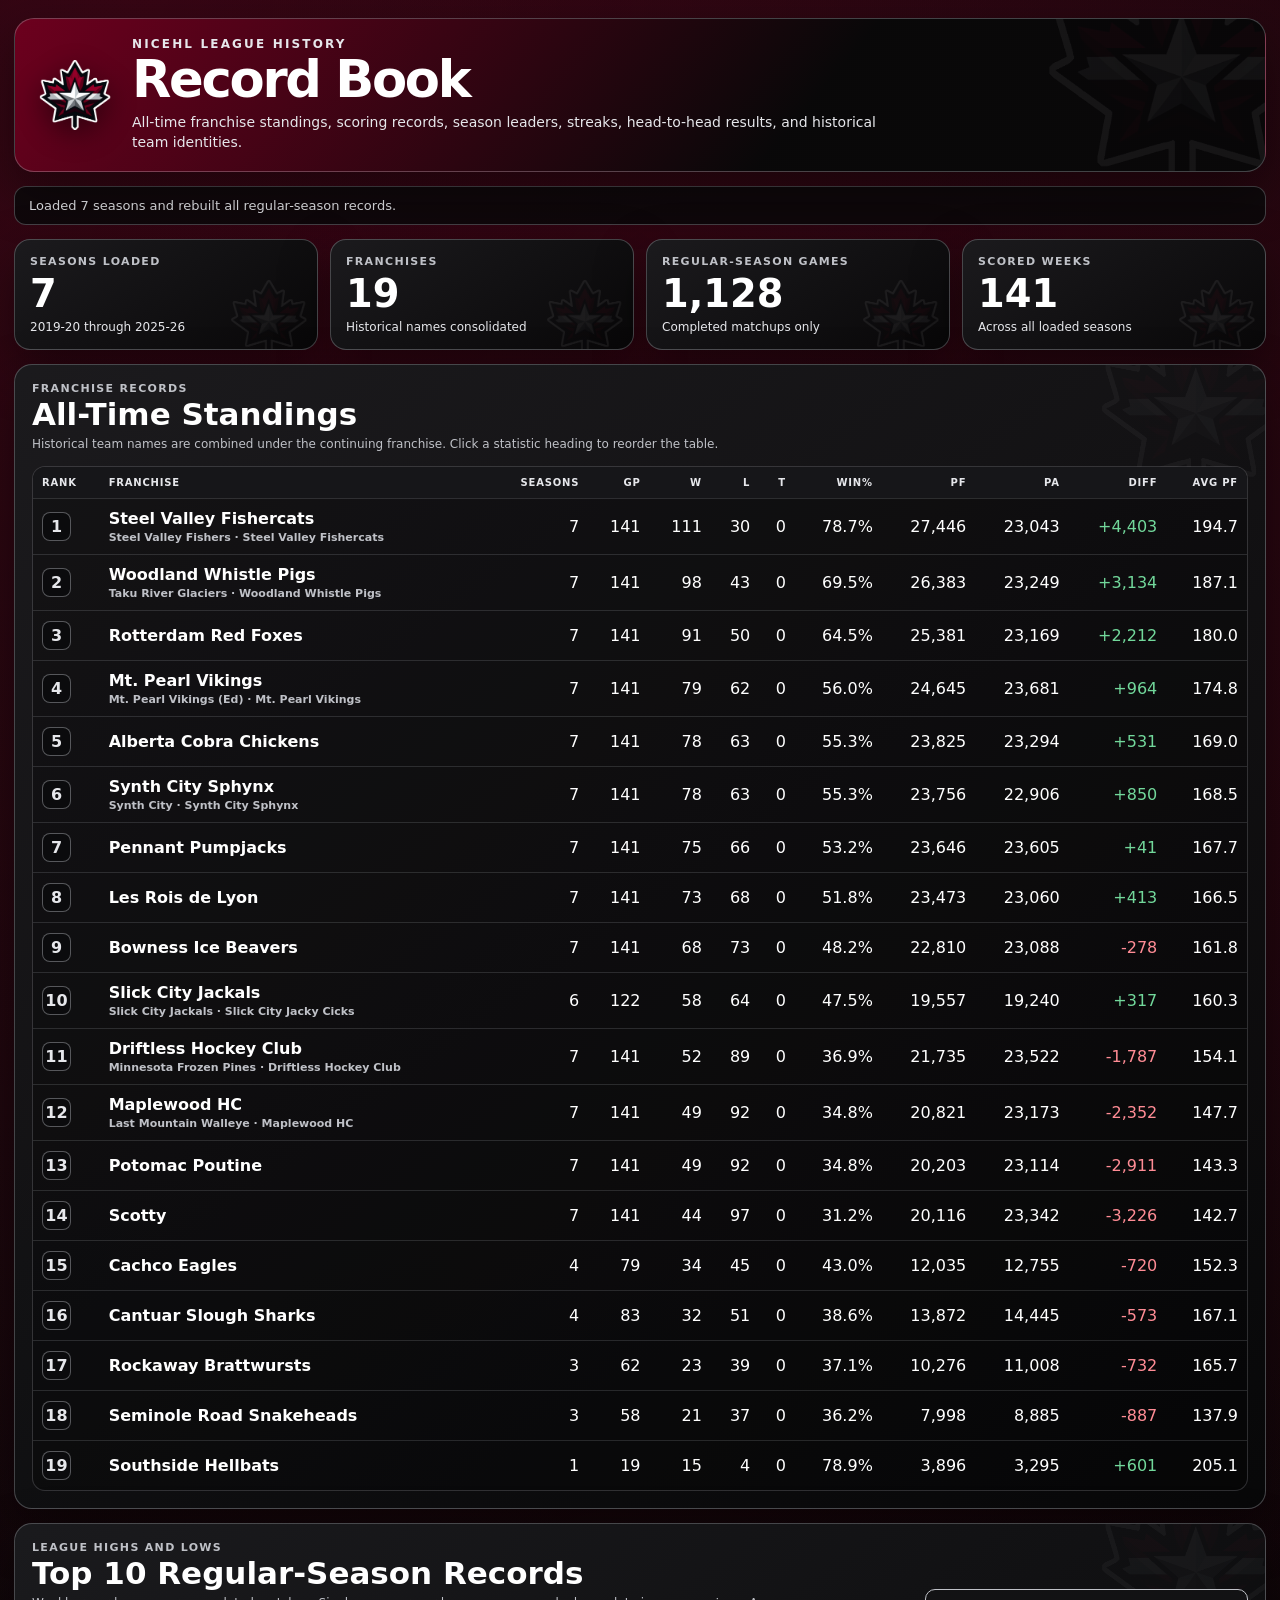
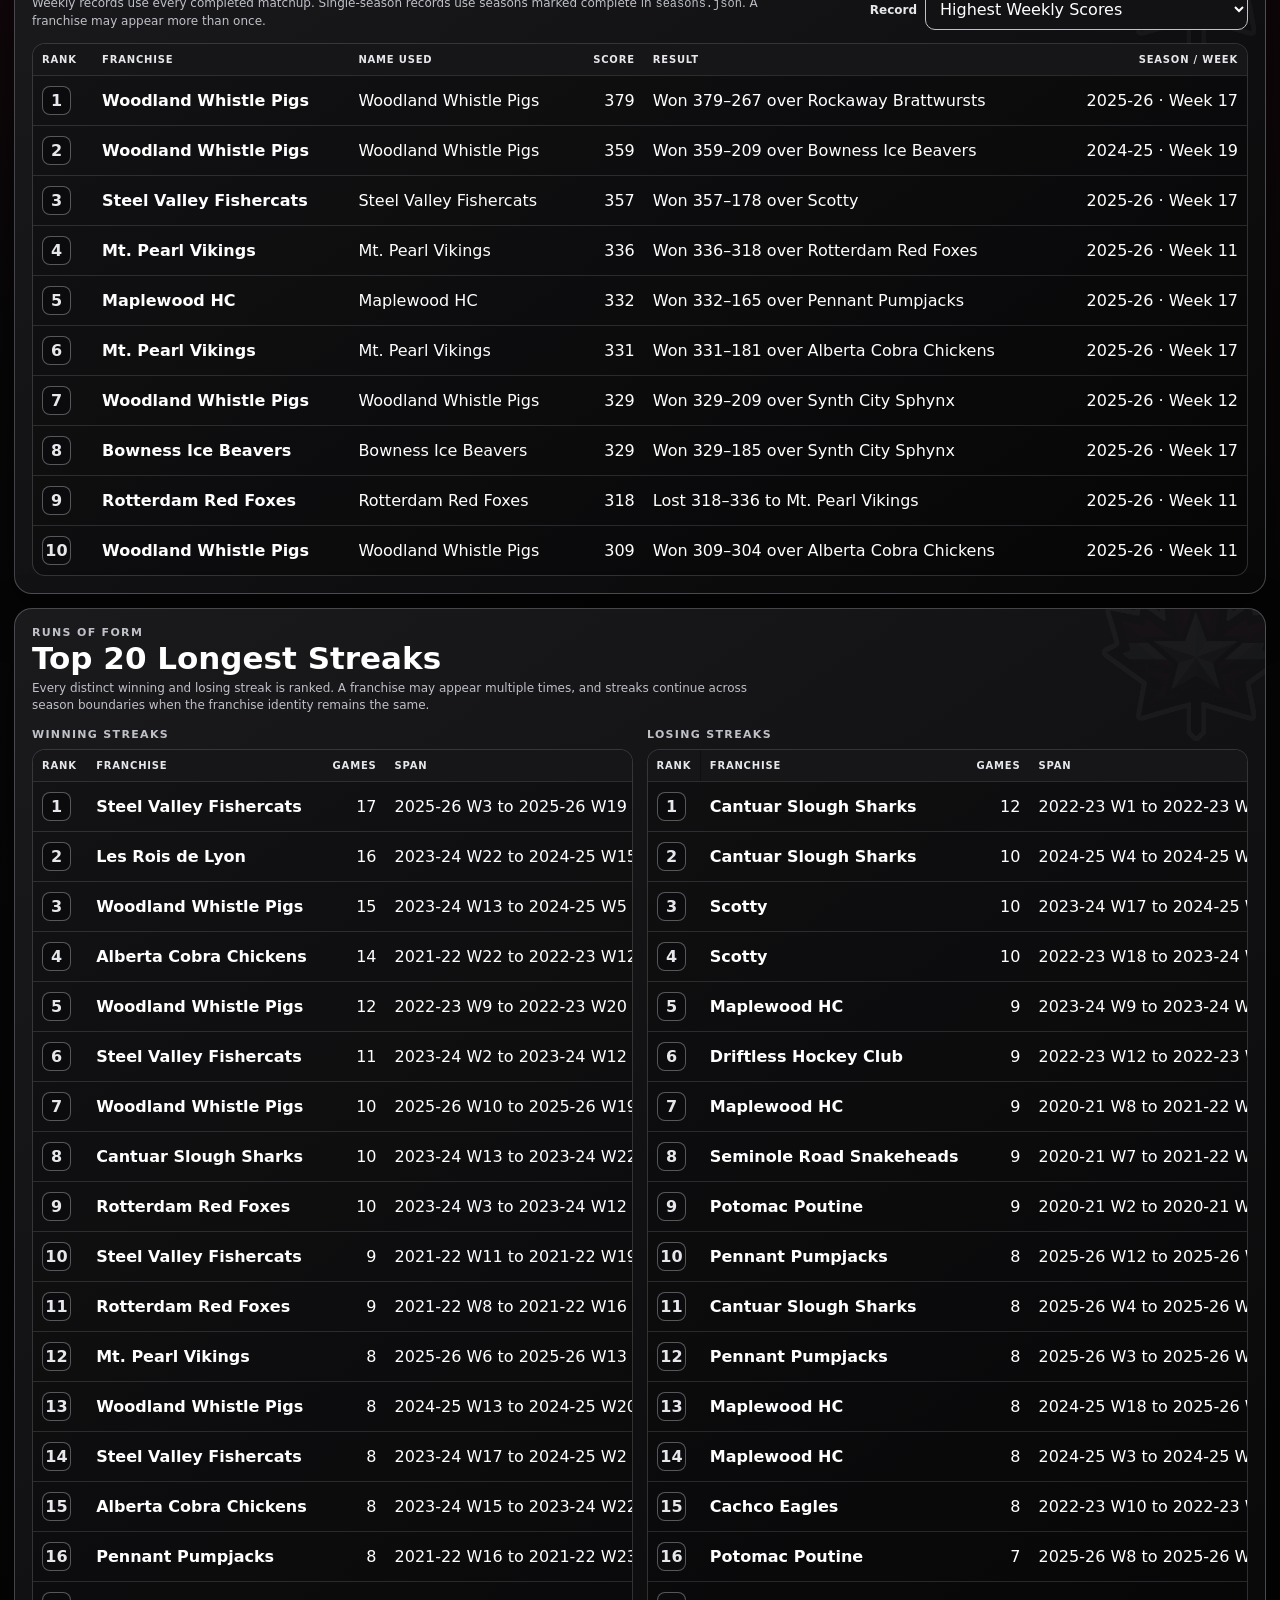
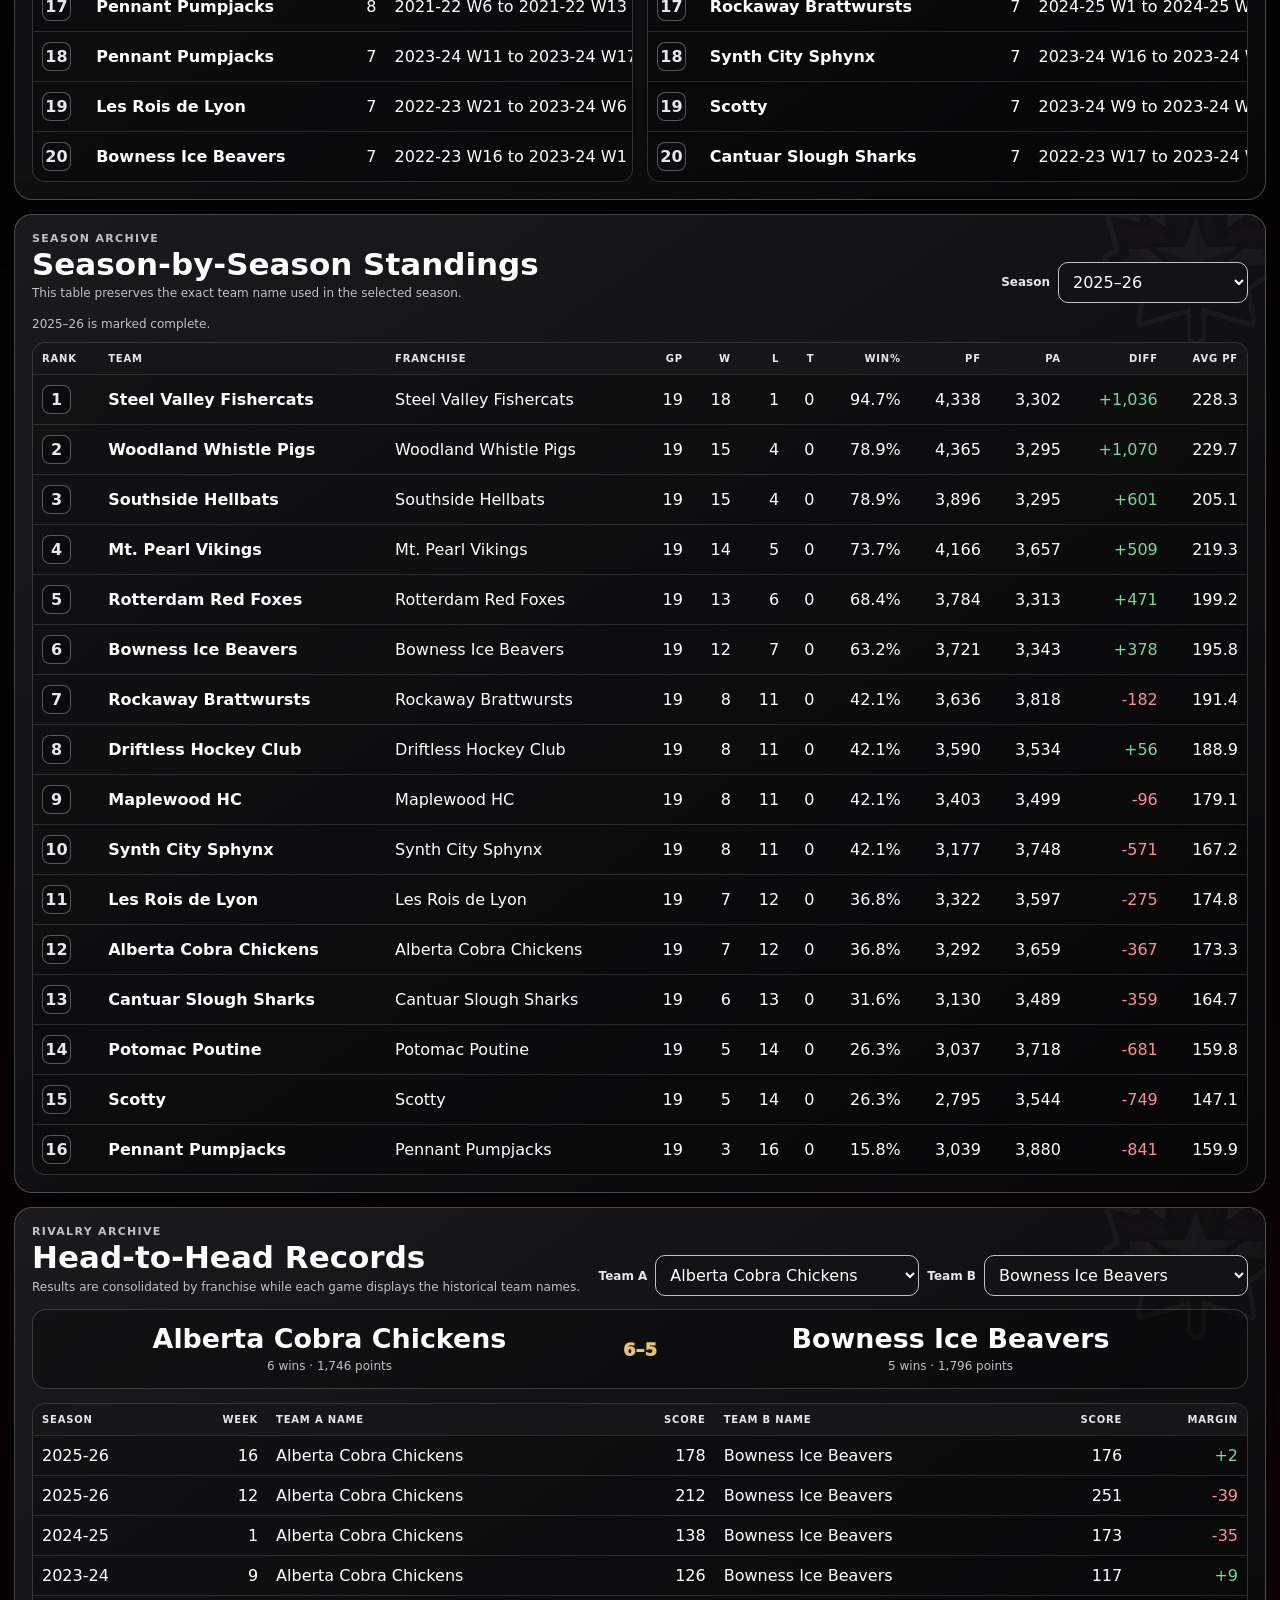
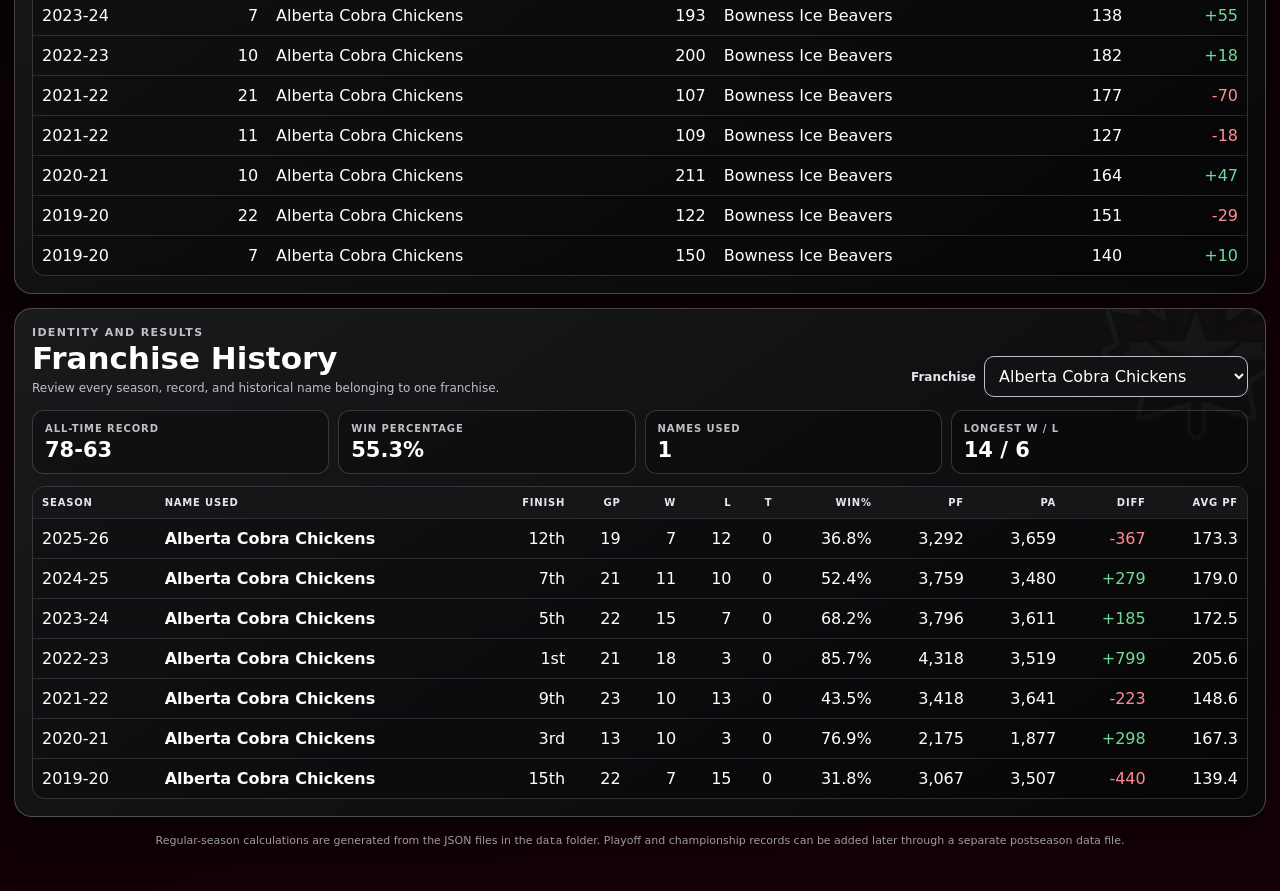
==== index.html @ 85bf6509 "Update index.html" ====
<!DOCTYPE html>
<html lang="en">
<head>
  <meta charset="UTF-8" />
  <meta name="viewport" content="width=device-width, initial-scale=1.0" />
  <title>NiceHL Record Book</title>
  <meta
    name="description"
    content="NiceHL all-time franchise standings, league records, head-to-head history, streaks, and season records."
  />
  <style>
    :root {
      --burgundy: #6f001f;
      --burgundy-dark: #31000e;
      --black: #050505;
      --black-soft: #121214;
      --black-card: #19191c;
      --silver: #bfc1c7;
      --silver-light: #e6e7eb;
      --white: #ffffff;
      --green: #72d89b;
      --red: #ff8c95;
      --gold: #e8c36d;
      --line: rgba(191, 193, 199, 0.32);
      --shadow: 0 20px 52px rgba(0, 0, 0, 0.42);
      --league-logo-image: url("[data-uri]");
    }

    * { box-sizing: border-box; }

    html { scroll-behavior: smooth; }

    body {
      margin: 0;
      min-height: 100vh;
      color: var(--white);
      background:
        radial-gradient(circle at 10% 0%, rgba(111, 0, 31, 0.42), transparent 34%),
        radial-gradient(circle at 90% 12%, rgba(111, 0, 31, 0.20), transparent 31%),
        linear-gradient(155deg, #0a0a0b 0%, #030303 62%, #160006 100%);
      font-family:
        Inter, ui-sans-serif, system-ui, -apple-system, BlinkMacSystemFont,
        "Segoe UI", sans-serif;
    }

    button, select { font: inherit; }

    .app {
      width: min(1500px, calc(100% - 28px));
      margin: 18px auto 42px;
    }

    .site-header {
      position: relative;
      overflow: hidden;
      display: flex;
      align-items: center;
      justify-content: space-between;
      gap: 24px;
      padding: 18px 20px;
      border: 1px solid var(--line);
      border-radius: 20px;
      background:
        linear-gradient(130deg, rgba(111, 0, 31, 0.96), rgba(8, 8, 9, 0.97) 63%);
      box-shadow: var(--shadow);
    }

    .site-header::after,
    .panel::after,
    .record-card::after,
    .summary-card::after {
      content: "";
      position: absolute;
      pointer-events: none;
      background: var(--league-logo-image) center / contain no-repeat;
    }

    .site-header::after {
      width: 310px;
      height: 310px;
      right: -76px;
      top: -112px;
      opacity: 0.055;
    }

    .brand {
      position: relative;
      z-index: 1;
      display: flex;
      align-items: center;
      min-width: 0;
      gap: 15px;
    }

    .league-logo {
      width: 82px;
      height: 82px;
      object-fit: contain;
      flex: 0 0 auto;
      filter: drop-shadow(0 8px 14px rgba(0, 0, 0, 0.48));
    }

    .eyebrow {
      margin: 0 0 3px;
      color: var(--silver-light);
      font-size: 12px;
      font-weight: 900;
      letter-spacing: 0.18em;
      text-transform: uppercase;
    }

    h1 {
      margin: 0;
      font-size: clamp(29px, 4vw, 54px);
      line-height: 0.98;
      letter-spacing: -0.045em;
    }

    .subtitle {
      margin: 8px 0 0;
      max-width: 760px;
      color: var(--silver-light);
      font-size: 14px;
      line-height: 1.45;
    }

    .site-nav {
      position: relative;
      z-index: 1;
      display: flex;
      flex-wrap: wrap;
      justify-content: flex-end;
      gap: 8px;
    }

    .nav-link,
    .button {
      display: inline-flex;
      align-items: center;
      justify-content: center;
      min-height: 40px;
      padding: 9px 13px;
      border: 1px solid var(--silver);
      border-radius: 11px;
      color: var(--white);
      background: var(--black-soft);
      font-weight: 850;
      text-decoration: none;
      cursor: pointer;
    }

    .nav-link.active,
    .button.primary {
      background: var(--burgundy);
    }

    .status {
      margin: 14px 0 0;
      padding: 11px 14px;
      border: 1px solid var(--line);
      border-radius: 12px;
      color: var(--silver-light);
      background: rgba(10, 10, 11, 0.84);
      font-size: 13px;
    }

    .status.error {
      border-color: rgba(255, 140, 149, 0.55);
      color: #ffd3d6;
      background: rgba(92, 0, 13, 0.45);
    }

    .summary-grid {
      display: grid;
      grid-template-columns: repeat(4, minmax(0, 1fr));
      gap: 12px;
      margin-top: 14px;
    }

    .summary-card,
    .record-card,
    .panel {
      position: relative;
      isolation: isolate;
      overflow: hidden;
      border: 1px solid var(--line);
      background:
        linear-gradient(145deg, rgba(27, 27, 30, 0.97), rgba(8, 8, 9, 0.97));
      box-shadow: var(--shadow);
    }

    .summary-card {
      min-height: 111px;
      padding: 15px;
      border-radius: 16px;
    }

    .summary-card::after {
      width: 88px;
      height: 88px;
      right: 3px;
      bottom: -12px;
      opacity: 0.065;
      z-index: 0;
    }

    .summary-card > *,
    .record-card > *,
    .panel > * {
      position: relative;
      z-index: 1;
    }

    .summary-card span,
    .record-label,
    .section-kicker {
      display: block;
      color: var(--silver);
      font-size: 11px;
      font-weight: 900;
      letter-spacing: 0.12em;
      text-transform: uppercase;
    }

    .summary-card strong {
      display: block;
      margin-top: 7px;
      font-size: clamp(28px, 3vw, 41px);
      line-height: 1;
    }

    .summary-card small {
      display: block;
      margin-top: 7px;
      color: var(--silver-light);
      font-size: 12px;
    }

    .panel {
      margin-top: 14px;
      padding: 17px;
      border-radius: 18px;
    }

    .panel::after {
      width: 220px;
      height: 220px;
      right: -44px;
      top: -72px;
      opacity: 0.035;
      z-index: 0;
    }

    .panel-header {
      display: flex;
      align-items: flex-end;
      justify-content: space-between;
      gap: 14px;
      margin-bottom: 13px;
    }

    .panel-header h2 {
      margin: 3px 0 0;
      font-size: clamp(21px, 2.5vw, 31px);
      line-height: 1.05;
    }

    .panel-note {
      margin: 5px 0 0;
      max-width: 740px;
      color: var(--silver);
      font-size: 12px;
      line-height: 1.45;
    }

    .control-group {
      display: flex;
      align-items: center;
      flex-wrap: wrap;
      justify-content: flex-end;
      gap: 8px;
    }

    label {
      color: var(--silver-light);
      font-size: 12px;
      font-weight: 800;
    }

    select {
      min-width: 190px;
      padding: 9px 10px;
      border: 1px solid var(--silver);
      border-radius: 10px;
      color: var(--white);
      background: var(--black-soft);
      outline: none;
    }

    select:focus {
      border-color: var(--white);
      box-shadow: 0 0 0 2px rgba(191, 193, 199, 0.2);
    }

    .table-wrap {
      overflow-x: auto;
      border: 1px solid rgba(191, 193, 199, 0.22);
      border-radius: 13px;
      background: rgba(0, 0, 0, 0.24);
    }

    table {
      width: 100%;
      min-width: 900px;
      border-collapse: collapse;
      font-variant-numeric: tabular-nums;
    }

    th, td {
      padding: 10px 9px;
      border-bottom: 1px solid rgba(191, 193, 199, 0.17);
      text-align: right;
      white-space: nowrap;
    }

    th {
      position: sticky;
      top: 0;
      z-index: 2;
      color: var(--silver-light);
      background: #161619;
      font-size: 10px;
      font-weight: 900;
      letter-spacing: 0.08em;
      text-transform: uppercase;
    }

    th:first-child,
    td:first-child,
    th.team-column,
    td.team-column {
      text-align: left;
    }

    tbody tr:hover { background: rgba(111, 0, 31, 0.19); }
    tbody tr:last-child td { border-bottom: 0; }

    .sortable {
      border: 0;
      padding: 0;
      color: inherit;
      background: transparent;
      font: inherit;
      font-weight: inherit;
      letter-spacing: inherit;
      text-transform: inherit;
      cursor: pointer;
    }

    .rank-number {
      display: inline-grid;
      width: 29px;
      height: 29px;
      place-items: center;
      border: 1px solid rgba(191, 193, 199, 0.42);
      border-radius: 8px;
      color: var(--silver-light);
      background: #0b0b0d;
      font-weight: 900;
    }

    .team-name {
      font-weight: 900;
      color: var(--white);
    }

    .historical-name {
      display: block;
      margin-top: 3px;
      color: var(--silver);
      font-size: 11px;
      font-weight: 600;
    }

    .positive { color: var(--green); }
    .negative { color: var(--red); }
    .neutral { color: var(--silver-light); }

    .records-grid {
      display: grid;
      grid-template-columns: repeat(3, minmax(0, 1fr));
      gap: 10px;
    }

    .record-card {
      min-height: 154px;
      padding: 14px;
      border-radius: 15px;
    }

    .record-card::after {
      width: 104px;
      height: 104px;
      right: -7px;
      bottom: -15px;
      opacity: 0.06;
      z-index: 0;
    }

    .record-value {
      display: block;
      margin-top: 9px;
      max-width: calc(100% - 40px);
      font-size: clamp(23px, 2.8vw, 35px);
      font-weight: 950;
      line-height: 1;
      letter-spacing: -0.03em;
    }

    .record-holder {
      display: block;
      margin-top: 8px;
      color: var(--white);
      font-weight: 850;
      line-height: 1.2;
    }

    .record-detail {
      display: block;
      margin-top: 5px;
      color: var(--silver);
      font-size: 12px;
      line-height: 1.35;
    }

    .two-column {
      display: grid;
      grid-template-columns: repeat(2, minmax(0, 1fr));
      gap: 14px;
    }

    .versus-summary {
      display: grid;
      grid-template-columns: 1fr auto 1fr;
      align-items: center;
      gap: 12px;
      margin: 8px 0 14px;
      padding: 15px;
      border: 1px solid rgba(191, 193, 199, 0.23);
      border-radius: 14px;
      background: rgba(0, 0, 0, 0.27);
    }

    .versus-team {
      min-width: 0;
      text-align: center;
    }

    .versus-team strong {
      display: block;
      font-size: clamp(18px, 2.1vw, 28px);
      line-height: 1.05;
    }

    .versus-team span {
      display: block;
      margin-top: 6px;
      color: var(--silver);
      font-size: 12px;
    }

    .versus-mark {
      color: var(--gold);
      font-size: 18px;
      font-weight: 950;
    }

    .history-summary {
      display: grid;
      grid-template-columns: repeat(4, minmax(0, 1fr));
      gap: 9px;
      margin-bottom: 12px;
    }

    .mini-stat {
      padding: 12px;
      border: 1px solid rgba(191, 193, 199, 0.23);
      border-radius: 12px;
      background: rgba(0, 0, 0, 0.27);
    }

    .mini-stat span {
      display: block;
      color: var(--silver);
      font-size: 10px;
      font-weight: 900;
      letter-spacing: 0.09em;
      text-transform: uppercase;
    }

    .mini-stat strong {
      display: block;
      margin-top: 6px;
      font-size: 21px;
      line-height: 1;
    }

    .empty {
      padding: 22px;
      color: var(--silver);
      text-align: center;
    }

    .footer {
      margin-top: 16px;
      color: var(--silver);
      font-size: 11px;
      line-height: 1.5;
      text-align: center;
    }

    @media (max-width: 1000px) {
      .summary-grid { grid-template-columns: repeat(2, minmax(0, 1fr)); }
      .records-grid { grid-template-columns: repeat(2, minmax(0, 1fr)); }
      .two-column { grid-template-columns: 1fr; }
    }

    @media (max-width: 720px) {
      .app { width: min(100% - 16px, 1500px); margin-top: 8px; }
      .site-header {
        align-items: flex-start;
        flex-direction: column;
        padding: 15px;
      }
      .league-logo { width: 66px; height: 66px; }
      .panel { padding: 12px; }
      .panel-header { align-items: flex-start; flex-direction: column; }
      .control-group { width: 100%; justify-content: flex-start; }
      select { width: 100%; min-width: 0; }
      .records-grid,
      .summary-grid,
      .history-summary { grid-template-columns: 1fr; }
      .versus-summary { grid-template-columns: 1fr; }
      .versus-mark { transform: rotate(90deg); }
    }
  </style>
</head>
<body>
  <main class="app">
    <header class="site-header">
      <div class="brand">
        <img class="league-logo" src="[data-uri]" alt="NiceHL logo" />
        <div>
          <p class="eyebrow">NiceHL League History</p>
          <h1>Record Book</h1>
          <p class="subtitle">
            All-time franchise standings, scoring records, season leaders,
            streaks, head-to-head results, and historical team identities.
          </p>
        </div>
      </div>
    </header>

    <div id="status" class="status">Loading season files and rebuilding the NiceHL record book…</div>

    <section class="summary-grid" aria-label="League history summary">
      <article class="summary-card">
        <span>Seasons Loaded</span>
        <strong id="summarySeasons">—</strong>
        <small id="summarySeasonRange">Waiting for data</small>
      </article>
      <article class="summary-card">
        <span>Franchises</span>
        <strong id="summaryFranchises">—</strong>
        <small>Historical names consolidated</small>
      </article>
      <article class="summary-card">
        <span>Regular-Season Games</span>
        <strong id="summaryGames">—</strong>
        <small>Completed matchups only</small>
      </article>
      <article class="summary-card">
        <span>Scored Weeks</span>
        <strong id="summaryWeeks">—</strong>
        <small>Across all loaded seasons</small>
      </article>
    </section>

    <section class="panel">
      <div class="panel-header">
        <div>
          <span class="section-kicker">Franchise Records</span>
          <h2>All-Time Standings</h2>
          <p class="panel-note">
            Historical team names are combined under the continuing franchise.
            Click a statistic heading to reorder the table.
          </p>
        </div>
      </div>
      <div class="table-wrap">
        <table id="allTimeTable">
          <thead>
            <tr>
              <th>Rank</th>
              <th class="team-column">
                <button class="sortable" type="button" data-sort="name">Franchise</button>
              </th>
              <th><button class="sortable" type="button" data-sort="seasons">Seasons</button></th>
              <th><button class="sortable" type="button" data-sort="games">GP</button></th>
              <th><button class="sortable" type="button" data-sort="wins">W</button></th>
              <th><button class="sortable" type="button" data-sort="losses">L</button></th>
              <th><button class="sortable" type="button" data-sort="ties">T</button></th>
              <th><button class="sortable" type="button" data-sort="winPct">Win%</button></th>
              <th><button class="sortable" type="button" data-sort="pointsFor">PF</button></th>
              <th><button class="sortable" type="button" data-sort="pointsAgainst">PA</button></th>
              <th><button class="sortable" type="button" data-sort="differential">Diff</button></th>
              <th><button class="sortable" type="button" data-sort="averageFor">Avg PF</button></th>
            </tr>
          </thead>
          <tbody id="allTimeBody"></tbody>
        </table>
      </div>
    </section>

    <section class="panel">
      <div class="panel-header">
        <div>
          <span class="section-kicker">League Highs and Lows</span>
          <h2>Top 10 Regular-Season Records</h2>
          <p class="panel-note">
            Weekly records use every completed matchup. Single-season records use
            seasons marked complete in <code>seasons.json</code>. A franchise may
            appear more than once.
          </p>
        </div>
        <div class="control-group">
          <label for="recordCategorySelect">Record</label>
          <select id="recordCategorySelect">
            <optgroup label="Weekly Records">
              <option value="highestWeeklyScore">Highest Weekly Scores</option>
              <option value="lowestWeeklyScore">Lowest Weekly Scores</option>
              <option value="biggestWin">Biggest Wins</option>
              <option value="closestWin">Closest Wins</option>
              <option value="mostPointsInLoss">Most Points in a Loss</option>
              <option value="leastPointsInWin">Least Points in a Win</option>
            </optgroup>
            <optgroup label="Single-Season Records">
              <option value="mostSeasonWins">Most Wins in a Season</option>
              <option value="bestSeasonPct">Best Season Win Percentage</option>
              <option value="mostSeasonPoints">Most Points For in a Season</option>
              <option value="bestSeasonAverage">Highest Season Scoring Average</option>
              <option value="bestSeasonDifferential">Best Season Differential</option>
            </optgroup>
          </select>
        </div>
      </div>
      <div class="table-wrap">
        <table id="recordsTable" style="min-width:900px">
          <thead id="recordsHead"></thead>
          <tbody id="recordsBody"></tbody>
        </table>
      </div>
    </section>

    <section class="panel">
      <div class="panel-header">
        <div>
          <span class="section-kicker">Runs of Form</span>
          <h2>Top 20 Longest Streaks</h2>
          <p class="panel-note">
            Every distinct winning and losing streak is ranked. A franchise may
            appear multiple times, and streaks continue across season boundaries
            when the franchise identity remains the same.
          </p>
        </div>
      </div>
      <div class="two-column">
        <div>
          <span class="section-kicker">Winning Streaks</span>
          <div class="table-wrap" style="margin-top:8px">
            <table style="min-width:620px">
              <thead>
                <tr><th>Rank</th><th class="team-column">Franchise</th><th>Games</th><th class="team-column">Span</th></tr>
              </thead>
              <tbody id="winStreakBody"></tbody>
            </table>
          </div>
        </div>
        <div>
          <span class="section-kicker">Losing Streaks</span>
          <div class="table-wrap" style="margin-top:8px">
            <table style="min-width:620px">
              <thead>
                <tr><th>Rank</th><th class="team-column">Franchise</th><th>Games</th><th class="team-column">Span</th></tr>
              </thead>
              <tbody id="lossStreakBody"></tbody>
            </table>
          </div>
        </div>
      </div>
    </section>

    <section class="panel">
      <div class="panel-header">
        <div>
          <span class="section-kicker">Season Archive</span>
          <h2>Season-by-Season Standings</h2>
          <p class="panel-note">
            This table preserves the exact team name used in the selected season.
          </p>
        </div>
        <div class="control-group">
          <label for="seasonSelect">Season</label>
          <select id="seasonSelect"></select>
        </div>
      </div>
      <div id="seasonState" class="panel-note" style="margin-bottom:9px"></div>
      <div class="table-wrap">
        <table>
          <thead>
            <tr>
              <th>Rank</th>
              <th class="team-column">Team</th>
              <th class="team-column">Franchise</th>
              <th>GP</th><th>W</th><th>L</th><th>T</th><th>Win%</th>
              <th>PF</th><th>PA</th><th>Diff</th><th>Avg PF</th>
            </tr>
          </thead>
          <tbody id="seasonBody"></tbody>
        </table>
      </div>
    </section>

    <section class="panel">
      <div class="panel-header">
        <div>
          <span class="section-kicker">Rivalry Archive</span>
          <h2>Head-to-Head Records</h2>
          <p class="panel-note">
            Results are consolidated by franchise while each game displays the historical team names.
          </p>
        </div>
        <div class="control-group">
          <label for="headToHeadA">Team A</label>
          <select id="headToHeadA"></select>
          <label for="headToHeadB">Team B</label>
          <select id="headToHeadB"></select>
        </div>
      </div>
      <div id="versusSummary" class="versus-summary"></div>
      <div class="table-wrap">
        <table style="min-width:780px">
          <thead>
            <tr>
              <th>Season</th><th>Week</th>
              <th class="team-column">Team A Name</th><th>Score</th>
              <th class="team-column">Team B Name</th><th>Score</th>
              <th>Margin</th>
            </tr>
          </thead>
          <tbody id="headToHeadBody"></tbody>
        </table>
      </div>
    </section>

    <section class="panel">
      <div class="panel-header">
        <div>
          <span class="section-kicker">Identity and Results</span>
          <h2>Franchise History</h2>
          <p class="panel-note">
            Review every season, record, and historical name belonging to one franchise.
          </p>
        </div>
        <div class="control-group">
          <label for="franchiseSelect">Franchise</label>
          <select id="franchiseSelect"></select>
        </div>
      </div>
      <div id="historySummary" class="history-summary"></div>
      <div class="table-wrap">
        <table style="min-width:960px">
          <thead>
            <tr>
              <th>Season</th><th class="team-column">Name Used</th><th>Finish</th>
              <th>GP</th><th>W</th><th>L</th><th>T</th><th>Win%</th>
              <th>PF</th><th>PA</th><th>Diff</th><th>Avg PF</th>
            </tr>
          </thead>
          <tbody id="historyBody"></tbody>
        </table>
      </div>
    </section>

    <p class="footer">
      Regular-season calculations are generated from the JSON files in the <code>data</code> folder.
      Playoff and championship records can be added later through a separate postseason data file.
    </p>
  </main>

  <script>
    const FALLBACK_SEASONS = {"defaultSeason": "2026-27", "seasons": [{"id": "2026-27", "label": "2026–27", "file": "nicehl-2026-27-regular-season.json", "complete": false}, {"id": "2025-26", "label": "2025–26", "file": "nicehl-2025-26-regular-season.json", "complete": true}, {"id": "2024-25", "label": "2024–25", "file": "nicehl-2024-25-regular-season.json", "complete": true}, {"id": "2023-24", "label": "2023–24", "file": "nicehl-2023-24-regular-season.json", "complete": true}, {"id": "2022-23", "label": "2022–23", "file": "nicehl-2022-23-regular-season.json", "complete": true}, {"id": "2021-22", "label": "2021–22", "file": "nicehl-2021-22-regular-season.json", "complete": true}, {"id": "2020-21", "label": "2020–21", "file": "nicehl-2020-21-regular-season.json", "complete": true}, {"id": "2019-20", "label": "2019–20", "file": "nicehl-2019-20-regular-season.json", "complete": true}]};
    const FALLBACK_FRANCHISES = {"version": 1, "updated": "2026-07-26", "description": "Maps historical NiceHL team names to continuing franchise identities. Regular-season source files remain unchanged.", "franchises": [{"id": "alberta-cobra-chickens", "currentName": "Alberta Cobra Chickens", "aliases": [{"name": "Alberta Cobra Chickens", "fromSeason": "2019-20", "toSeason": null}]}, {"id": "bowness-ice-beavers", "currentName": "Bowness Ice Beavers", "aliases": [{"name": "Bowness Ice Beavers", "fromSeason": "2019-20", "toSeason": null}]}, {"id": "cachco-eagles", "currentName": "Cachco Eagles", "aliases": [{"name": "Cachco Eagles", "fromSeason": "2019-20", "toSeason": "2021-22"}]}, {"id": "cantuar-slough-sharks", "currentName": "Cantuar Slough Sharks", "aliases": [{"name": "Cantuar Slough Sharks", "fromSeason": "2022-23", "toSeason": null}]}, {"id": "driftless-hockey-club", "currentName": "Driftless Hockey Club", "aliases": [{"name": "Minnesota Frozen Pines", "fromSeason": "2019-20", "toSeason": "2022-23"}, {"name": "Driftless Hockey Club", "fromSeason": "2023-24", "toSeason": null}]}, {"id": "les-rois-de-lyon", "currentName": "Les Rois de Lyon", "aliases": [{"name": "Les Rois de Lyon", "fromSeason": "2019-20", "toSeason": null}]}, {"id": "maplewood-hc", "currentName": "Maplewood HC", "aliases": [{"name": "Last Mountain Walleye", "fromSeason": "2019-20", "toSeason": "2019-20"}, {"name": "Maplewood HC", "fromSeason": "2020-21", "toSeason": null}]}, {"id": "mt-pearl-vikings", "currentName": "Mt. Pearl Vikings", "aliases": [{"name": "Mt. Pearl Vikings (Ed)", "fromSeason": "2019-20", "toSeason": "2020-21"}, {"name": "Mt. Pearl Vikings", "fromSeason": "2021-22", "toSeason": null}]}, {"id": "pennant-pumpjacks", "currentName": "Pennant Pumpjacks", "aliases": [{"name": "Pennant Pumpjacks", "fromSeason": "2019-20", "toSeason": null}]}, {"id": "potomac-poutine", "currentName": "Potomac Poutine", "aliases": [{"name": "Potomac Poutine", "fromSeason": "2019-20", "toSeason": null}]}, {"id": "rockaway-brattwursts", "currentName": "Rockaway Brattwursts", "aliases": [{"name": "Rockaway Brattwursts", "fromSeason": "2023-24", "toSeason": null}]}, {"id": "rotterdam-red-foxes", "currentName": "Rotterdam Red Foxes", "aliases": [{"name": "Rotterdam Red Foxes", "fromSeason": "2019-20", "toSeason": null}]}, {"id": "scotty", "currentName": "Scotty", "aliases": [{"name": "Scotty", "fromSeason": "2019-20", "toSeason": null}]}, {"id": "seminole-road-snakeheads", "currentName": "Seminole Road Snakeheads", "aliases": [{"name": "Seminole Road Snakeheads", "fromSeason": "2019-20", "toSeason": "2021-22"}]}, {"id": "slick-city-jackals", "currentName": "Slick City Jackals", "aliases": [{"name": "Slick City Jackals", "fromSeason": "2019-20", "toSeason": "2021-22"}, {"name": "Slick City Jacky Cicks", "fromSeason": "2022-23", "toSeason": "2022-23"}, {"name": "Slick City Jackals", "fromSeason": "2023-24", "toSeason": "2024-25"}]}, {"id": "southside-hellbats", "currentName": "Southside Hellbats", "aliases": [{"name": "Southside Hellbats", "fromSeason": "2025-26", "toSeason": null}]}, {"id": "steel-valley-fishercats", "currentName": "Steel Valley Fishercats", "aliases": [{"name": "Steel Valley Fishers", "fromSeason": "2019-20", "toSeason": "2024-25"}, {"name": "Steel Valley Fishercats", "fromSeason": "2025-26", "toSeason": null}]}, {"id": "synth-city-sphynx", "currentName": "Synth City Sphynx", "aliases": [{"name": "Synth City", "fromSeason": "2019-20", "toSeason": "2021-22"}, {"name": "Synth City Sphynx", "fromSeason": "2022-23", "toSeason": null}]}, {"id": "woodland-whistle-pigs", "currentName": "Woodland Whistle Pigs", "aliases": [{"name": "Taku River Glaciers", "fromSeason": "2019-20", "toSeason": "2021-22"}, {"name": "Woodland Whistle Pigs", "fromSeason": "2022-23", "toSeason": null}]}]};

    const app = {
      manifest: null,
      franchiseData: null,
      seasons: [],
      games: [],
      franchiseById: new Map(),
      aliasToFranchise: new Map(),
      franchiseStats: [],
      seasonStats: [],
      seasonRanks: new Map(),
      streaks: [],
      allTimeSort: { key: "wins", direction: "desc" }
    };

    document.addEventListener("DOMContentLoaded", init);

    async function init() {
      const status = document.getElementById("status");

      try {
        const [manifestResult, franchiseResult] = await Promise.allSettled([
          fetchJson("./data/seasons.json"),
          fetchJson("./data/franchises.json")
        ]);

        app.manifest = manifestResult.status === "fulfilled"
          ? manifestResult.value
          : FALLBACK_SEASONS;

        app.franchiseData = franchiseResult.status === "fulfilled"
          ? franchiseResult.value
          : FALLBACK_FRANCHISES;

        buildFranchiseMaps();

        const entries = Array.isArray(app.manifest?.seasons)
          ? app.manifest.seasons.slice()
          : [];

        const seasonResults = await Promise.allSettled(
          entries.map(async entry => {
            const filename = String(entry.file || "").replace(/^\.?\/?(?:data\/)?/, "");
            const data = await fetchJson(`./data/${filename}`);
            return {
              entry,
              data
            };
          })
        );

        app.seasons = seasonResults
          .filter(result => result.status === "fulfilled")
          .map(result => ({
            entry: result.value.entry,
            data: result.value.data
          }))
          .sort((a, b) => seasonNumber(a.entry.id) - seasonNumber(b.entry.id));

        const missing = seasonResults.filter(result => result.status === "rejected").length;

        if (!app.seasons.length) {
          throw new Error(
            "No season files could be loaded. Confirm records.html is in the repository root and the season JSON files are in /data."
          );
        }

        buildLeagueData();
        populateControls();
        attachEvents();
        renderAll();

        status.textContent = missing
          ? `Loaded ${app.seasons.length} seasons. ${missing} manifest file${missing === 1 ? "" : "s"} could not be loaded and were skipped.`
          : `Loaded ${app.seasons.length} seasons and rebuilt all regular-season records.`;
      } catch (error) {
        console.error(error);
        status.classList.add("error");
        status.textContent = error?.message || "The record book could not be loaded.";
      }
    }

    async function fetchJson(url) {
      const response = await fetch(url, { cache: "no-store" });
      if (!response.ok) {
        throw new Error(`${url} returned ${response.status}`);
      }
      return response.json();
    }

    function seasonNumber(season) {
      const match = String(season || "").match(/^(\d{4})/);
      return match ? Number(match[1]) : 0;
    }

    function normaliseName(name) {
      return String(name || "")
        .toLowerCase()
        .replace(/&/g, "and")
        .replace(/[^a-z0-9]+/g, "");
    }

    function buildFranchiseMaps() {
      app.franchiseById.clear();
      app.aliasToFranchise.clear();

      const franchises = Array.isArray(app.franchiseData?.franchises)
        ? app.franchiseData.franchises
        : [];

      franchises.forEach(franchise => {
        app.franchiseById.set(franchise.id, franchise);
        app.aliasToFranchise.set(normaliseName(franchise.currentName), franchise.id);

        (franchise.aliases || []).forEach(alias => {
          app.aliasToFranchise.set(normaliseName(alias.name), franchise.id);
        });
      });
    }

    function fallbackFranchiseId(name) {
      return `unmapped-${normaliseName(name) || "team"}`;
    }

    function resolveFranchiseId(name) {
      const key = normaliseName(name);
      const mapped = app.aliasToFranchise.get(key);
      if (mapped) return mapped;

      const id = fallbackFranchiseId(name);
      if (!app.franchiseById.has(id)) {
        const fallback = {
          id,
          currentName: String(name || "Unknown Team"),
          aliases: [{ name: String(name || "Unknown Team"), fromSeason: null, toSeason: null }],
          unmapped: true
        };
        app.franchiseById.set(id, fallback);
        app.aliasToFranchise.set(key, id);
      }
      return id;
    }

    function franchiseName(id) {
      return app.franchiseById.get(id)?.currentName || id;
    }

    function scoreOf(side) {
      const direct = Number(side?.score);
      if (Number.isFinite(direct)) return direct;

      const fantasyPoints = Number(side?.fantasyPoints);
      const adjustment = Number(side?.adjustment || 0);
      return Number.isFinite(fantasyPoints) ? fantasyPoints + adjustment : null;
    }

    function buildLeagueData() {
      app.games = [];

      app.seasons.forEach(({ entry, data }) => {
        const season = String(entry.id || data?.league?.season || "");
        const weeks = Array.isArray(data?.weeks) ? data.weeks : [];

        weeks.forEach(week => {
          const period = Number(week?.scoringPeriod);
          const matchups = Array.isArray(week?.matchups) ? week.matchups : [];

          matchups.forEach((matchup, matchupIndex) => {
            const awayScore = scoreOf(matchup?.away);
            const homeScore = scoreOf(matchup?.home);

            if (!Number.isFinite(awayScore) || !Number.isFinite(homeScore)) return;

            const awayName = String(matchup?.away?.name || "Unknown Team");
            const homeName = String(matchup?.home?.name || "Unknown Team");

            app.games.push({
              id: `${season}-${period}-${matchupIndex}`,
              season,
              seasonLabel: entry.label || season,
              seasonComplete: Boolean(entry.complete),
              period,
              dateRange: String(week?.dateRange || ""),
              awayName,
              homeName,
              awayFranchiseId: resolveFranchiseId(awayName),
              homeFranchiseId: resolveFranchiseId(homeName),
              awayScore,
              homeScore,
              margin: Math.abs(awayScore - homeScore)
            });
          });
        });
      });

      app.games.sort(compareGamesChronologically);
      app.franchiseStats = calculateFranchiseStats(app.games);
      app.seasonStats = calculateSeasonStats(app.games);
      app.seasonRanks = calculateSeasonRanks(app.seasonStats);
      app.streaks = calculateStreaks(app.games);
    }

    function compareGamesChronologically(a, b) {
      return (
        seasonNumber(a.season) - seasonNumber(b.season) ||
        a.period - b.period ||
        a.id.localeCompare(b.id)
      );
    }

    function emptyStats(franchiseId, season = null, historicalName = null) {
      return {
        franchiseId,
        name: franchiseName(franchiseId),
        season,
        historicalName,
        games: 0,
        wins: 0,
        losses: 0,
        ties: 0,
        pointsFor: 0,
        pointsAgainst: 0,
        seasons: new Set()
      };
    }

    function addResult(stats, ownScore, opponentScore, season) {
      stats.games += 1;
      stats.pointsFor += ownScore;
      stats.pointsAgainst += opponentScore;
      stats.seasons.add(season);

      if (ownScore > opponentScore) stats.wins += 1;
      else if (ownScore < opponentScore) stats.losses += 1;
      else stats.ties += 1;
    }

    function finaliseStats(stats) {
      const winPct = stats.games
        ? (stats.wins + stats.ties * 0.5) / stats.games
        : 0;

      return {
        ...stats,
        seasons: stats.seasons instanceof Set ? stats.seasons.size : stats.seasons,
        winPct,
        differential: stats.pointsFor - stats.pointsAgainst,
        averageFor: stats.games ? stats.pointsFor / stats.games : 0,
        averageAgainst: stats.games ? stats.pointsAgainst / stats.games : 0
      };
    }

    function calculateFranchiseStats(games) {
      const map = new Map();

      const obtain = franchiseId => {
        if (!map.has(franchiseId)) {
          map.set(franchiseId, emptyStats(franchiseId));
        }
        return map.get(franchiseId);
      };

      games.forEach(game => {
        addResult(obtain(game.awayFranchiseId), game.awayScore, game.homeScore, game.season);
        addResult(obtain(game.homeFranchiseId), game.homeScore, game.awayScore, game.season);
      });

      return Array.from(map.values()).map(finaliseStats);
    }

    function calculateSeasonStats(games) {
      const map = new Map();

      const obtain = (season, franchiseId, historicalName) => {
        const key = `${season}::${franchiseId}`;
        if (!map.has(key)) {
          map.set(key, emptyStats(franchiseId, season, historicalName));
        }
        const stats = map.get(key);
        if (!stats.historicalName) stats.historicalName = historicalName;
        return stats;
      };

      games.forEach(game => {
        addResult(
          obtain(game.season, game.awayFranchiseId, game.awayName),
          game.awayScore,
          game.homeScore,
          game.season
        );
        addResult(
          obtain(game.season, game.homeFranchiseId, game.homeName),
          game.homeScore,
          game.awayScore,
          game.season
        );
      });

      return Array.from(map.values()).map(finaliseStats);
    }

    function calculateSeasonRanks(seasonStats) {
      const ranks = new Map();
      const bySeason = groupBy(seasonStats, item => item.season);

      bySeason.forEach((stats, season) => {
        stats
          .slice()
          .sort(compareSeasonStandings)
          .forEach((item, index) => {
            ranks.set(`${season}::${item.franchiseId}`, index + 1);
          });
      });

      return ranks;
    }

    function compareSeasonStandings(a, b) {
      return (
        b.winPct - a.winPct ||
        b.wins - a.wins ||
        b.pointsFor - a.pointsFor ||
        b.differential - a.differential ||
        a.name.localeCompare(b.name)
      );
    }

    function groupBy(items, keyFunction) {
      const map = new Map();
      items.forEach(item => {
        const key = keyFunction(item);
        if (!map.has(key)) map.set(key, []);
        map.get(key).push(item);
      });
      return map;
    }

    function resultFor(game, franchiseId) {
      const isAway = game.awayFranchiseId === franchiseId;
      const own = isAway ? game.awayScore : game.homeScore;
      const opponent = isAway ? game.homeScore : game.awayScore;
      if (own > opponent) return "W";
      if (own < opponent) return "L";
      return "T";
    }

    function calculateStreaks(games) {
      const byFranchise = new Map();

      games.forEach(game => {
        [game.awayFranchiseId, game.homeFranchiseId].forEach(franchiseId => {
          if (!byFranchise.has(franchiseId)) byFranchise.set(franchiseId, []);
          byFranchise.get(franchiseId).push(game);
        });
      });

      const rows = [];

      byFranchise.forEach((franchiseGames, franchiseId) => {
        const ordered = franchiseGames.slice().sort(compareGamesChronologically);

        ["W", "L"].forEach(type => {
          let current = [];

          const saveCurrent = () => {
            if (!current.length) return;

            rows.push({
              franchiseId,
              type,
              length: current.length,
              start: current[0],
              end: current[current.length - 1]
            });

            current = [];
          };

          ordered.forEach(game => {
            if (resultFor(game, franchiseId) === type) {
              current.push(game);
            } else {
              saveCurrent();
            }
          });

          saveCurrent();
        });
      });

      return rows;
    }

    function populateControls() {
      const seasonSelect = document.getElementById("seasonSelect");
      const franchiseSelect = document.getElementById("franchiseSelect");
      const headToHeadA = document.getElementById("headToHeadA");
      const headToHeadB = document.getElementById("headToHeadB");

      seasonSelect.innerHTML = app.seasons
        .slice()
        .reverse()
        .map(({ entry }) => `<option value="${escapeHtml(entry.id)}">${escapeHtml(entry.label || entry.id)}</option>`)
        .join("");

      const franchisesWithGames = app.franchiseStats
        .slice()
        .sort((a, b) => a.name.localeCompare(b.name));

      const franchiseOptions = franchisesWithGames
        .map(item => `<option value="${escapeHtml(item.franchiseId)}">${escapeHtml(item.name)}</option>`)
        .join("");

      franchiseSelect.innerHTML = franchiseOptions;
      headToHeadA.innerHTML = franchiseOptions;
      headToHeadB.innerHTML = franchiseOptions;

      const latestSeason = app.seasons[app.seasons.length - 1]?.entry?.id;
      const latestIds = new Set(
        app.seasonStats
          .filter(item => item.season === latestSeason)
          .map(item => item.franchiseId)
      );

      const current = franchisesWithGames.filter(item => latestIds.has(item.franchiseId));
      const defaults = current.length >= 2 ? current : franchisesWithGames;

      if (defaults[0]) {
        franchiseSelect.value = defaults[0].franchiseId;
        headToHeadA.value = defaults[0].franchiseId;
      }
      if (defaults[1]) headToHeadB.value = defaults[1].franchiseId;
    }

    function attachEvents() {
      document.querySelectorAll("[data-sort]").forEach(button => {
        button.addEventListener("click", () => {
          const key = button.dataset.sort;
          if (app.allTimeSort.key === key) {
            app.allTimeSort.direction =
              app.allTimeSort.direction === "desc" ? "asc" : "desc";
          } else {
            app.allTimeSort.key = key;
            app.allTimeSort.direction = key === "name" ? "asc" : "desc";
          }
          renderAllTimeStandings();
        });
      });

      document.getElementById("recordCategorySelect").addEventListener("change", renderRecords);
      document.getElementById("seasonSelect").addEventListener("change", renderSeasonStandings);
      document.getElementById("franchiseSelect").addEventListener("change", renderFranchiseHistory);
      document.getElementById("headToHeadA").addEventListener("change", renderHeadToHead);
      document.getElementById("headToHeadB").addEventListener("change", renderHeadToHead);
    }

    function renderAll() {
      renderSummary();
      renderAllTimeStandings();
      renderRecords();
      renderStreaks();
      renderSeasonStandings();
      renderHeadToHead();
      renderFranchiseHistory();
    }

    function renderSummary() {
      const seasonIds = app.seasons.map(({ entry }) => entry.id);
      const scoredWeeks = new Set(app.games.map(game => `${game.season}-${game.period}`));

      document.getElementById("summarySeasons").textContent = formatNumber(app.seasons.length, 0);
      document.getElementById("summaryFranchises").textContent = formatNumber(app.franchiseStats.length, 0);
      document.getElementById("summaryGames").textContent = formatNumber(app.games.length, 0);
      document.getElementById("summaryWeeks").textContent = formatNumber(scoredWeeks.size, 0);

      const first = seasonIds[0] || "—";
      const last = seasonIds[seasonIds.length - 1] || "—";
      document.getElementById("summarySeasonRange").textContent =
        first === last ? first : `${first} through ${last}`;
    }

    function renderAllTimeStandings() {
      const body = document.getElementById("allTimeBody");
      const { key, direction } = app.allTimeSort;
      const multiplier = direction === "asc" ? 1 : -1;

      const sorted = app.franchiseStats.slice().sort((a, b) => {
        let comparison;

        if (key === "name") comparison = a.name.localeCompare(b.name);
        else comparison = Number(a[key] || 0) - Number(b[key] || 0);

        if (comparison === 0) {
          comparison =
            a.wins - b.wins ||
            a.winPct - b.winPct ||
            a.pointsFor - b.pointsFor ||
            b.name.localeCompare(a.name);
        }

        return comparison * multiplier;
      });

      body.innerHTML = sorted.map((item, index) => {
        const aliases = aliasesForFranchise(item.franchiseId);
        const aliasText = aliases.length > 1
          ? `<span class="historical-name">${escapeHtml(aliases.join(" · "))}</span>`
          : "";

        return `
          <tr>
            <td><span class="rank-number">${index + 1}</span></td>
            <td class="team-column">
              <span class="team-name">${escapeHtml(item.name)}</span>
              ${aliasText}
            </td>
            <td>${item.seasons}</td>
            <td>${item.games}</td>
            <td>${item.wins}</td>
            <td>${item.losses}</td>
            <td>${item.ties}</td>
            <td>${formatPct(item.winPct)}</td>
            <td>${formatNumber(item.pointsFor)}</td>
            <td>${formatNumber(item.pointsAgainst)}</td>
            <td class="${numberClass(item.differential)}">${formatSigned(item.differential)}</td>
            <td>${formatNumber(item.averageFor, 1)}</td>
          </tr>
        `;
      }).join("");
    }

    function aliasesForFranchise(franchiseId) {
      const franchise = app.franchiseById.get(franchiseId);
      const names = (franchise?.aliases || []).map(alias => alias.name);
      return Array.from(new Set(names));
    }

    function weeklySides() {
      return app.games.flatMap(game => [
        {
          franchiseId: game.awayFranchiseId,
          historicalName: game.awayName,
          opponentFranchiseId: game.homeFranchiseId,
          opponentName: game.homeName,
          score: game.awayScore,
          opponentScore: game.homeScore,
          season: game.season,
          period: game.period,
          game
        },
        {
          franchiseId: game.homeFranchiseId,
          historicalName: game.homeName,
          opponentFranchiseId: game.awayFranchiseId,
          opponentName: game.awayName,
          score: game.homeScore,
          opponentScore: game.awayScore,
          season: game.season,
          period: game.period,
          game
        }
      ]);
    }

    function renderRecords() {
      const category = document.getElementById("recordCategorySelect")?.value || "highestWeeklyScore";
      const sides = weeklySides();
      const completedSeasonIds = new Set(
        app.seasons
          .filter(({ entry }) => Boolean(entry.complete))
          .map(({ entry }) => String(entry.id))
      );
      const completeSeasonStats = app.seasonStats.filter(
        item => completedSeasonIds.has(item.season)
      );

      const weeklyDefinitions = {
        highestWeeklyScore: {
          label: "Score",
          rows: sides.slice().sort((a, b) =>
            b.score - a.score ||
            b.opponentScore - a.opponentScore ||
            compareWeeklyRecordDates(b, a)
          ),
          value: item => formatNumber(item.score),
          result: item => weeklyResultText(item),
          detail: item => `${item.season} · Week ${item.period}`
        },
        lowestWeeklyScore: {
          label: "Score",
          rows: sides.slice().sort((a, b) =>
            a.score - b.score ||
            a.opponentScore - b.opponentScore ||
            compareWeeklyRecordDates(a, b)
          ),
          value: item => formatNumber(item.score),
          result: item => weeklyResultText(item),
          detail: item => `${item.season} · Week ${item.period}`
        },
        biggestWin: {
          label: "Margin",
          rows: sides
            .filter(item => item.score > item.opponentScore)
            .sort((a, b) =>
              (b.score - b.opponentScore) - (a.score - a.opponentScore) ||
              b.score - a.score ||
              compareWeeklyRecordDates(b, a)
            ),
          value: item => `+${formatNumber(item.score - item.opponentScore)}`,
          result: item => `${formatNumber(item.score)}–${formatNumber(item.opponentScore)} vs. ${item.opponentName}`,
          detail: item => `${item.season} · Week ${item.period}`
        },
        closestWin: {
          label: "Margin",
          rows: sides
            .filter(item => item.score > item.opponentScore)
            .sort((a, b) =>
              (a.score - a.opponentScore) - (b.score - b.opponentScore) ||
              a.score - b.score ||
              compareWeeklyRecordDates(a, b)
            ),
          value: item => `+${formatNumber(item.score - item.opponentScore)}`,
          result: item => `${formatNumber(item.score)}–${formatNumber(item.opponentScore)} vs. ${item.opponentName}`,
          detail: item => `${item.season} · Week ${item.period}`
        },
        mostPointsInLoss: {
          label: "Score",
          rows: sides
            .filter(item => item.score < item.opponentScore)
            .sort((a, b) =>
              b.score - a.score ||
              b.opponentScore - a.opponentScore ||
              compareWeeklyRecordDates(b, a)
            ),
          value: item => formatNumber(item.score),
          result: item => `Lost ${formatNumber(item.score)}–${formatNumber(item.opponentScore)} to ${item.opponentName}`,
          detail: item => `${item.season} · Week ${item.period}`
        },
        leastPointsInWin: {
          label: "Score",
          rows: sides
            .filter(item => item.score > item.opponentScore)
            .sort((a, b) =>
              a.score - b.score ||
              a.opponentScore - b.opponentScore ||
              compareWeeklyRecordDates(a, b)
            ),
          value: item => formatNumber(item.score),
          result: item => `Won ${formatNumber(item.score)}–${formatNumber(item.opponentScore)} over ${item.opponentName}`,
          detail: item => `${item.season} · Week ${item.period}`
        }
      };

      const seasonDefinitions = {
        mostSeasonWins: {
          label: "Wins",
          rows: completeSeasonStats.slice().sort((a, b) =>
            b.wins - a.wins ||
            b.winPct - a.winPct ||
            b.pointsFor - a.pointsFor ||
            seasonNumber(b.season) - seasonNumber(a.season)
          ),
          value: item => String(item.wins)
        },
        bestSeasonPct: {
          label: "Win%",
          rows: completeSeasonStats.slice().sort((a, b) =>
            b.winPct - a.winPct ||
            b.wins - a.wins ||
            b.pointsFor - a.pointsFor ||
            seasonNumber(b.season) - seasonNumber(a.season)
          ),
          value: item => formatPct(item.winPct)
        },
        mostSeasonPoints: {
          label: "Points For",
          rows: completeSeasonStats.slice().sort((a, b) =>
            b.pointsFor - a.pointsFor ||
            b.averageFor - a.averageFor ||
            seasonNumber(b.season) - seasonNumber(a.season)
          ),
          value: item => formatNumber(item.pointsFor)
        },
        bestSeasonAverage: {
          label: "Average",
          rows: completeSeasonStats.slice().sort((a, b) =>
            b.averageFor - a.averageFor ||
            b.pointsFor - a.pointsFor ||
            seasonNumber(b.season) - seasonNumber(a.season)
          ),
          value: item => formatNumber(item.averageFor, 1)
        },
        bestSeasonDifferential: {
          label: "Differential",
          rows: completeSeasonStats.slice().sort((a, b) =>
            b.differential - a.differential ||
            b.winPct - a.winPct ||
            seasonNumber(b.season) - seasonNumber(a.season)
          ),
          value: item => formatSigned(item.differential)
        }
      };

      const weekly = weeklyDefinitions[category];
      const season = seasonDefinitions[category];

      if (weekly) {
        renderWeeklyTopTen(weekly);
      } else if (season) {
        renderSeasonTopTen(season);
      }
    }

    function compareWeeklyRecordDates(a, b) {
      return (
        seasonNumber(a.season) - seasonNumber(b.season) ||
        a.period - b.period ||
        String(a.historicalName).localeCompare(String(b.historicalName))
      );
    }

    function weeklyResultText(item) {
      if (item.score > item.opponentScore) {
        return `Won ${formatNumber(item.score)}–${formatNumber(item.opponentScore)} over ${item.opponentName}`;
      }
      if (item.score < item.opponentScore) {
        return `Lost ${formatNumber(item.score)}–${formatNumber(item.opponentScore)} to ${item.opponentName}`;
      }
      return `Tied ${item.opponentName} ${formatNumber(item.score)}–${formatNumber(item.opponentScore)}`;
    }

    function renderWeeklyTopTen(definition) {
      const rows = definition.rows.slice(0, 10);
      document.getElementById("recordsHead").innerHTML = `
        <tr>
          <th>Rank</th>
          <th class="team-column">Franchise</th>
          <th class="team-column">Name Used</th>
          <th>${escapeHtml(definition.label)}</th>
          <th class="team-column">Result</th>
          <th>Season / Week</th>
        </tr>
      `;

      document.getElementById("recordsBody").innerHTML = rows.length
        ? rows.map((item, index) => `
            <tr>
              <td><span class="rank-number">${index + 1}</span></td>
              <td class="team-column"><span class="team-name">${escapeHtml(franchiseName(item.franchiseId))}</span></td>
              <td class="team-column">${escapeHtml(item.historicalName)}</td>
              <td>${escapeHtml(definition.value(item))}</td>
              <td class="team-column">${escapeHtml(definition.result(item))}</td>
              <td>${escapeHtml(definition.detail(item))}</td>
            </tr>
          `).join("")
        : `<tr><td colspan="6" class="empty">No qualifying weekly records are available.</td></tr>`;
    }

    function renderSeasonTopTen(definition) {
      const rows = definition.rows.slice(0, 10);
      document.getElementById("recordsHead").innerHTML = `
        <tr>
          <th>Rank</th>
          <th class="team-column">Franchise</th>
          <th class="team-column">Name Used</th>
          <th>${escapeHtml(definition.label)}</th>
          <th>Season</th>
          <th>Record</th>
          <th>PF</th>
          <th>PA</th>
          <th>Diff</th>
        </tr>
      `;

      document.getElementById("recordsBody").innerHTML = rows.length
        ? rows.map((item, index) => `
            <tr>
              <td><span class="rank-number">${index + 1}</span></td>
              <td class="team-column"><span class="team-name">${escapeHtml(item.name)}</span></td>
              <td class="team-column">${escapeHtml(item.historicalName)}</td>
              <td>${escapeHtml(definition.value(item))}</td>
              <td>${escapeHtml(item.season)}</td>
              <td>${item.wins}-${item.losses}${item.ties ? `-${item.ties}` : ""}</td>
              <td>${formatNumber(item.pointsFor)}</td>
              <td>${formatNumber(item.pointsAgainst)}</td>
              <td class="${numberClass(item.differential)}">${formatSigned(item.differential)}</td>
            </tr>
          `).join("")
        : `<tr><td colspan="9" class="empty">No completed-season records are available.</td></tr>`;
    }

    function maxBy(items, valueFunction) {
      if (!items.length) return null;
      return items.reduce((best, item) =>
        valueFunction(item) > valueFunction(best) ? item : best
      );
    }

    function minBy(items, valueFunction) {
      if (!items.length) return null;
      return items.reduce((best, item) =>
        valueFunction(item) < valueFunction(best) ? item : best
      );
    }

    function renderStreaks() {
      renderStreakTable("winStreakBody", "W");
      renderStreakTable("lossStreakBody", "L");
    }

    function renderStreakTable(elementId, type) {
      const rows = app.streaks
        .filter(item => item.type === type && item.length > 0)
        .sort((a, b) =>
          b.length - a.length ||
          seasonNumber(b.end?.season) - seasonNumber(a.end?.season) ||
          (b.end?.period || 0) - (a.end?.period || 0) ||
          franchiseName(a.franchiseId).localeCompare(franchiseName(b.franchiseId))
        )
        .slice(0, 20);

      document.getElementById(elementId).innerHTML = rows.length
        ? rows.map((item, index) => `
            <tr>
              <td><span class="rank-number">${index + 1}</span></td>
              <td class="team-column"><span class="team-name">${escapeHtml(franchiseName(item.franchiseId))}</span></td>
              <td>${item.length}</td>
              <td class="team-column">${escapeHtml(streakSpan(item))}</td>
            </tr>
          `).join("")
        : `<tr><td colspan="4" class="empty">No streak data available.</td></tr>`;
    }

    function streakSpan(item) {
      if (!item.start || !item.end) return "—";
      const start = `${item.start.season} W${item.start.period}`;
      const end = `${item.end.season} W${item.end.period}`;
      return start === end ? start : `${start} to ${end}`;
    }

    function renderSeasonStandings() {
      const season = document.getElementById("seasonSelect").value;
      const seasonEntry = app.seasons.find(item => item.entry.id === season)?.entry;
      const rows = app.seasonStats
        .filter(item => item.season === season)
        .sort(compareSeasonStandings);

      document.getElementById("seasonState").textContent = seasonEntry?.complete
        ? `${seasonEntry.label || season} is marked complete.`
        : `${seasonEntry?.label || season} is marked in progress; only completed matchups are included.`;

      document.getElementById("seasonBody").innerHTML = rows.length
        ? rows.map((item, index) => `
            <tr>
              <td><span class="rank-number">${index + 1}</span></td>
              <td class="team-column"><span class="team-name">${escapeHtml(item.historicalName)}</span></td>
              <td class="team-column">${escapeHtml(item.name)}</td>
              <td>${item.games}</td>
              <td>${item.wins}</td>
              <td>${item.losses}</td>
              <td>${item.ties}</td>
              <td>${formatPct(item.winPct)}</td>
              <td>${formatNumber(item.pointsFor)}</td>
              <td>${formatNumber(item.pointsAgainst)}</td>
              <td class="${numberClass(item.differential)}">${formatSigned(item.differential)}</td>
              <td>${formatNumber(item.averageFor, 1)}</td>
            </tr>
          `).join("")
        : `<tr><td colspan="12" class="empty">No completed matchups are available for this season.</td></tr>`;
    }

    function renderHeadToHead() {
      const franchiseA = document.getElementById("headToHeadA").value;
      const franchiseB = document.getElementById("headToHeadB").value;

      if (!franchiseA || !franchiseB || franchiseA === franchiseB) {
        document.getElementById("versusSummary").innerHTML =
          `<div class="empty" style="grid-column:1/-1">Choose two different franchises.</div>`;
        document.getElementById("headToHeadBody").innerHTML =
          `<tr><td colspan="7" class="empty">No comparison selected.</td></tr>`;
        return;
      }

      const games = app.games
        .filter(game =>
          (game.awayFranchiseId === franchiseA && game.homeFranchiseId === franchiseB) ||
          (game.awayFranchiseId === franchiseB && game.homeFranchiseId === franchiseA)
        )
        .sort((a, b) => compareGamesChronologically(b, a));

      let winsA = 0;
      let winsB = 0;
      let ties = 0;
      let pointsA = 0;
      let pointsB = 0;

      games.forEach(game => {
        const aIsAway = game.awayFranchiseId === franchiseA;
        const scoreA = aIsAway ? game.awayScore : game.homeScore;
        const scoreB = aIsAway ? game.homeScore : game.awayScore;
        pointsA += scoreA;
        pointsB += scoreB;
        if (scoreA > scoreB) winsA += 1;
        else if (scoreB > scoreA) winsB += 1;
        else ties += 1;
      });

      document.getElementById("versusSummary").innerHTML = `
        <div class="versus-team">
          <strong>${escapeHtml(franchiseName(franchiseA))}</strong>
          <span>${winsA} wins · ${formatNumber(pointsA)} points</span>
        </div>
        <div class="versus-mark">${winsA}–${winsB}${ties ? `–${ties}` : ""}</div>
        <div class="versus-team">
          <strong>${escapeHtml(franchiseName(franchiseB))}</strong>
          <span>${winsB} wins · ${formatNumber(pointsB)} points</span>
        </div>
      `;

      document.getElementById("headToHeadBody").innerHTML = games.length
        ? games.map(game => {
            const aIsAway = game.awayFranchiseId === franchiseA;
            const nameA = aIsAway ? game.awayName : game.homeName;
            const nameB = aIsAway ? game.homeName : game.awayName;
            const scoreA = aIsAway ? game.awayScore : game.homeScore;
            const scoreB = aIsAway ? game.homeScore : game.awayScore;
            const diff = scoreA - scoreB;

            return `
              <tr>
                <td>${escapeHtml(game.season)}</td>
                <td>${game.period}</td>
                <td class="team-column">${escapeHtml(nameA)}</td>
                <td>${formatNumber(scoreA)}</td>
                <td class="team-column">${escapeHtml(nameB)}</td>
                <td>${formatNumber(scoreB)}</td>
                <td class="${numberClass(diff)}">${formatSigned(diff)}</td>
              </tr>
            `;
          }).join("")
        : `<tr><td colspan="7" class="empty">These franchises have not met in the loaded regular-season data.</td></tr>`;
    }

    function renderFranchiseHistory() {
      const franchiseId = document.getElementById("franchiseSelect").value;
      const allTime = app.franchiseStats.find(item => item.franchiseId === franchiseId);
      const rows = app.seasonStats
        .filter(item => item.franchiseId === franchiseId)
        .sort((a, b) => seasonNumber(b.season) - seasonNumber(a.season));

      const names = aliasesForFranchise(franchiseId);
      const longestWin = maxBy(
        app.streaks.filter(item => item.franchiseId === franchiseId && item.type === "W"),
        item => item.length
      );
      const longestLoss = maxBy(
        app.streaks.filter(item => item.franchiseId === franchiseId && item.type === "L"),
        item => item.length
      );

      document.getElementById("historySummary").innerHTML = allTime
        ? `
          <div class="mini-stat"><span>All-Time Record</span><strong>${allTime.wins}-${allTime.losses}${allTime.ties ? `-${allTime.ties}` : ""}</strong></div>
          <div class="mini-stat"><span>Win Percentage</span><strong>${formatPct(allTime.winPct)}</strong></div>
          <div class="mini-stat"><span>Names Used</span><strong>${names.length}</strong></div>
          <div class="mini-stat"><span>Longest W / L</span><strong>${longestWin?.length || 0} / ${longestLoss?.length || 0}</strong></div>
        `
        : `<div class="empty" style="grid-column:1/-1">No franchise data available.</div>`;

      document.getElementById("historyBody").innerHTML = rows.length
        ? rows.map(item => {
            const rank = app.seasonRanks.get(`${item.season}::${item.franchiseId}`) || "—";
            return `
              <tr>
                <td>${escapeHtml(item.season)}</td>
                <td class="team-column"><span class="team-name">${escapeHtml(item.historicalName)}</span></td>
                <td>${ordinal(rank)}</td>
                <td>${item.games}</td>
                <td>${item.wins}</td>
                <td>${item.losses}</td>
                <td>${item.ties}</td>
                <td>${formatPct(item.winPct)}</td>
                <td>${formatNumber(item.pointsFor)}</td>
                <td>${formatNumber(item.pointsAgainst)}</td>
                <td class="${numberClass(item.differential)}">${formatSigned(item.differential)}</td>
                <td>${formatNumber(item.averageFor, 1)}</td>
              </tr>
            `;
          }).join("")
        : `<tr><td colspan="12" class="empty">No season history available.</td></tr>`;
    }

    function ordinal(value) {
      const number = Number(value);
      if (!Number.isFinite(number)) return String(value);
      const mod100 = number % 100;
      if (mod100 >= 11 && mod100 <= 13) return `${number}th`;
      if (number % 10 === 1) return `${number}st`;
      if (number % 10 === 2) return `${number}nd`;
      if (number % 10 === 3) return `${number}rd`;
      return `${number}th`;
    }

    function formatNumber(value, decimals = 0) {
      return Number(value || 0).toLocaleString("en-CA", {
        minimumFractionDigits: decimals,
        maximumFractionDigits: decimals
      });
    }

    function formatPct(value) {
      return Number(value || 0).toLocaleString("en-CA", {
        style: "percent",
        minimumFractionDigits: 1,
        maximumFractionDigits: 1
      });
    }

    function formatSigned(value) {
      const number = Number(value || 0);
      if (number > 0) return `+${formatNumber(number)}`;
      return formatNumber(number);
    }

    function numberClass(value) {
      const number = Number(value || 0);
      if (number > 0) return "positive";
      if (number < 0) return "negative";
      return "neutral";
    }

    function escapeHtml(value) {
      return String(value ?? "")
        .replace(/&/g, "&amp;")
        .replace(/</g, "&lt;")
        .replace(/>/g, "&gt;")
        .replace(/"/g, "&quot;")
        .replace(/'/g, "&#039;");
    }
  </script>
</body>
</html>
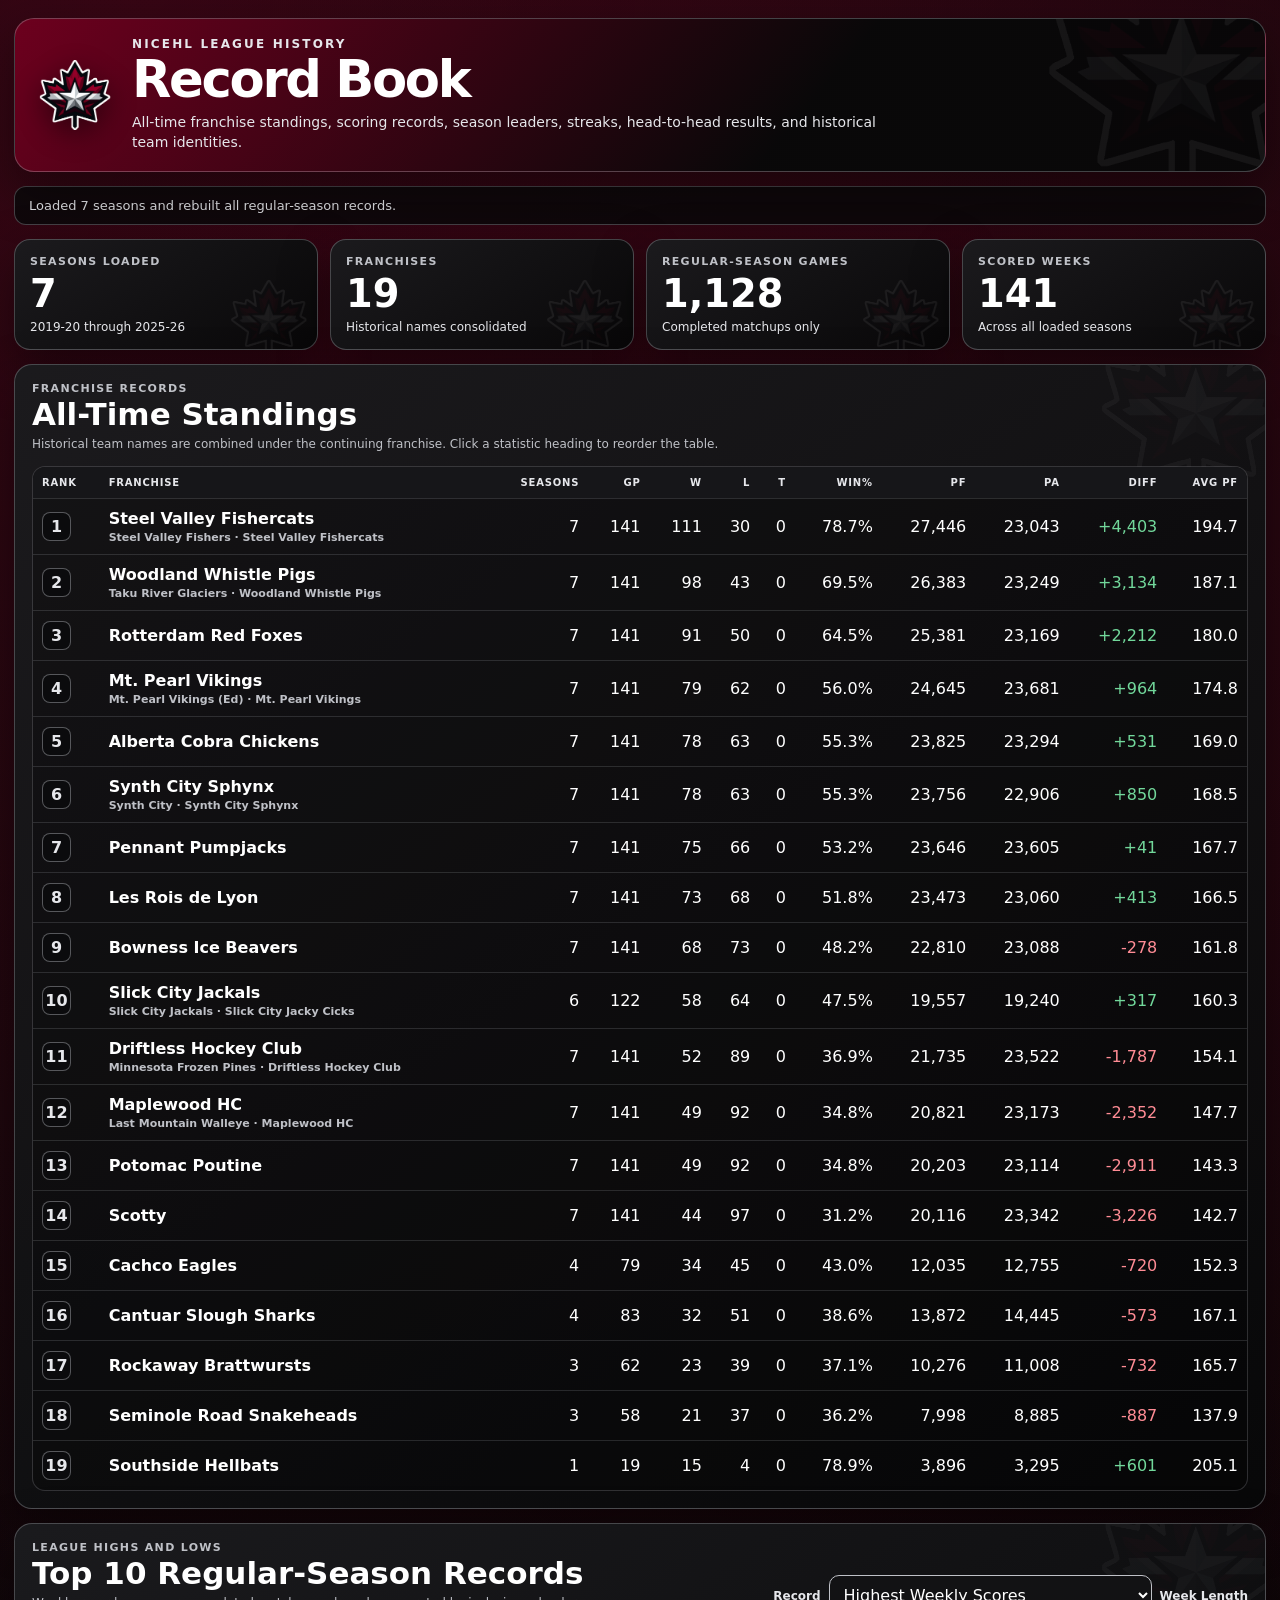
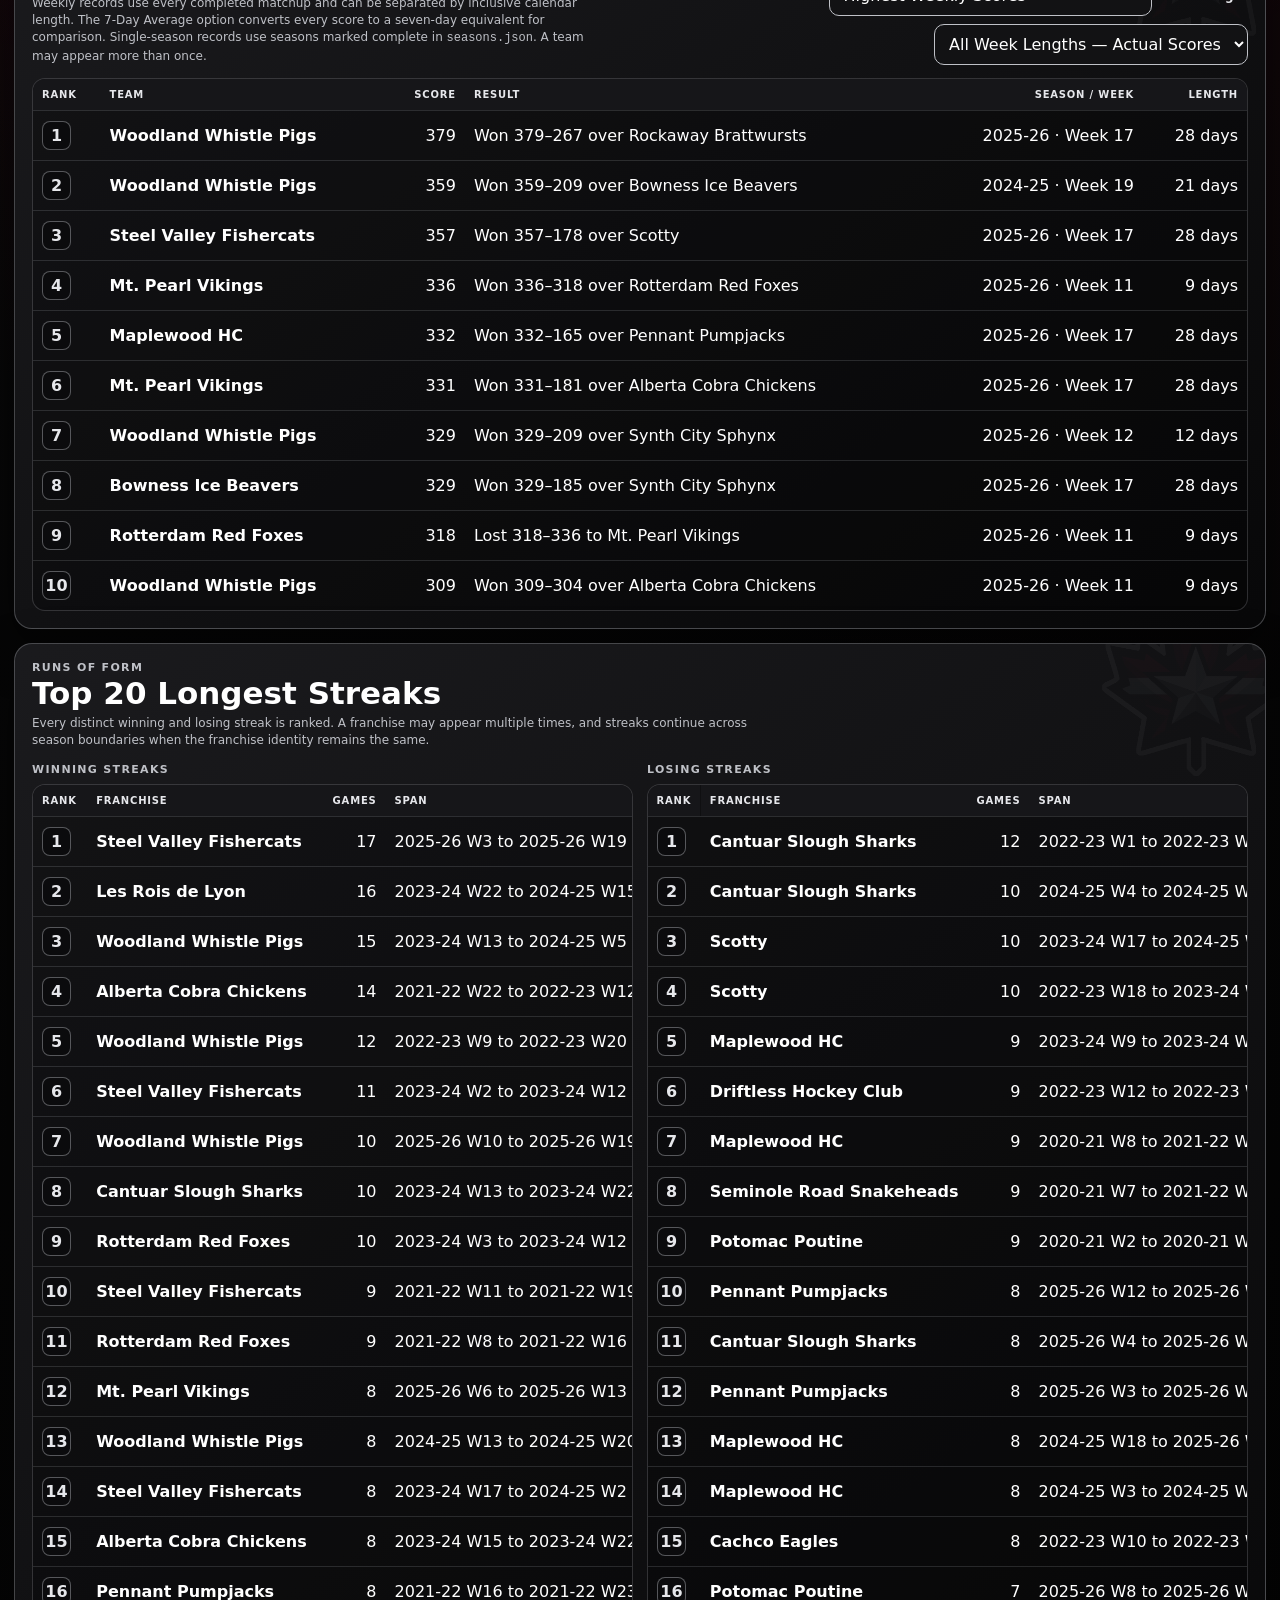
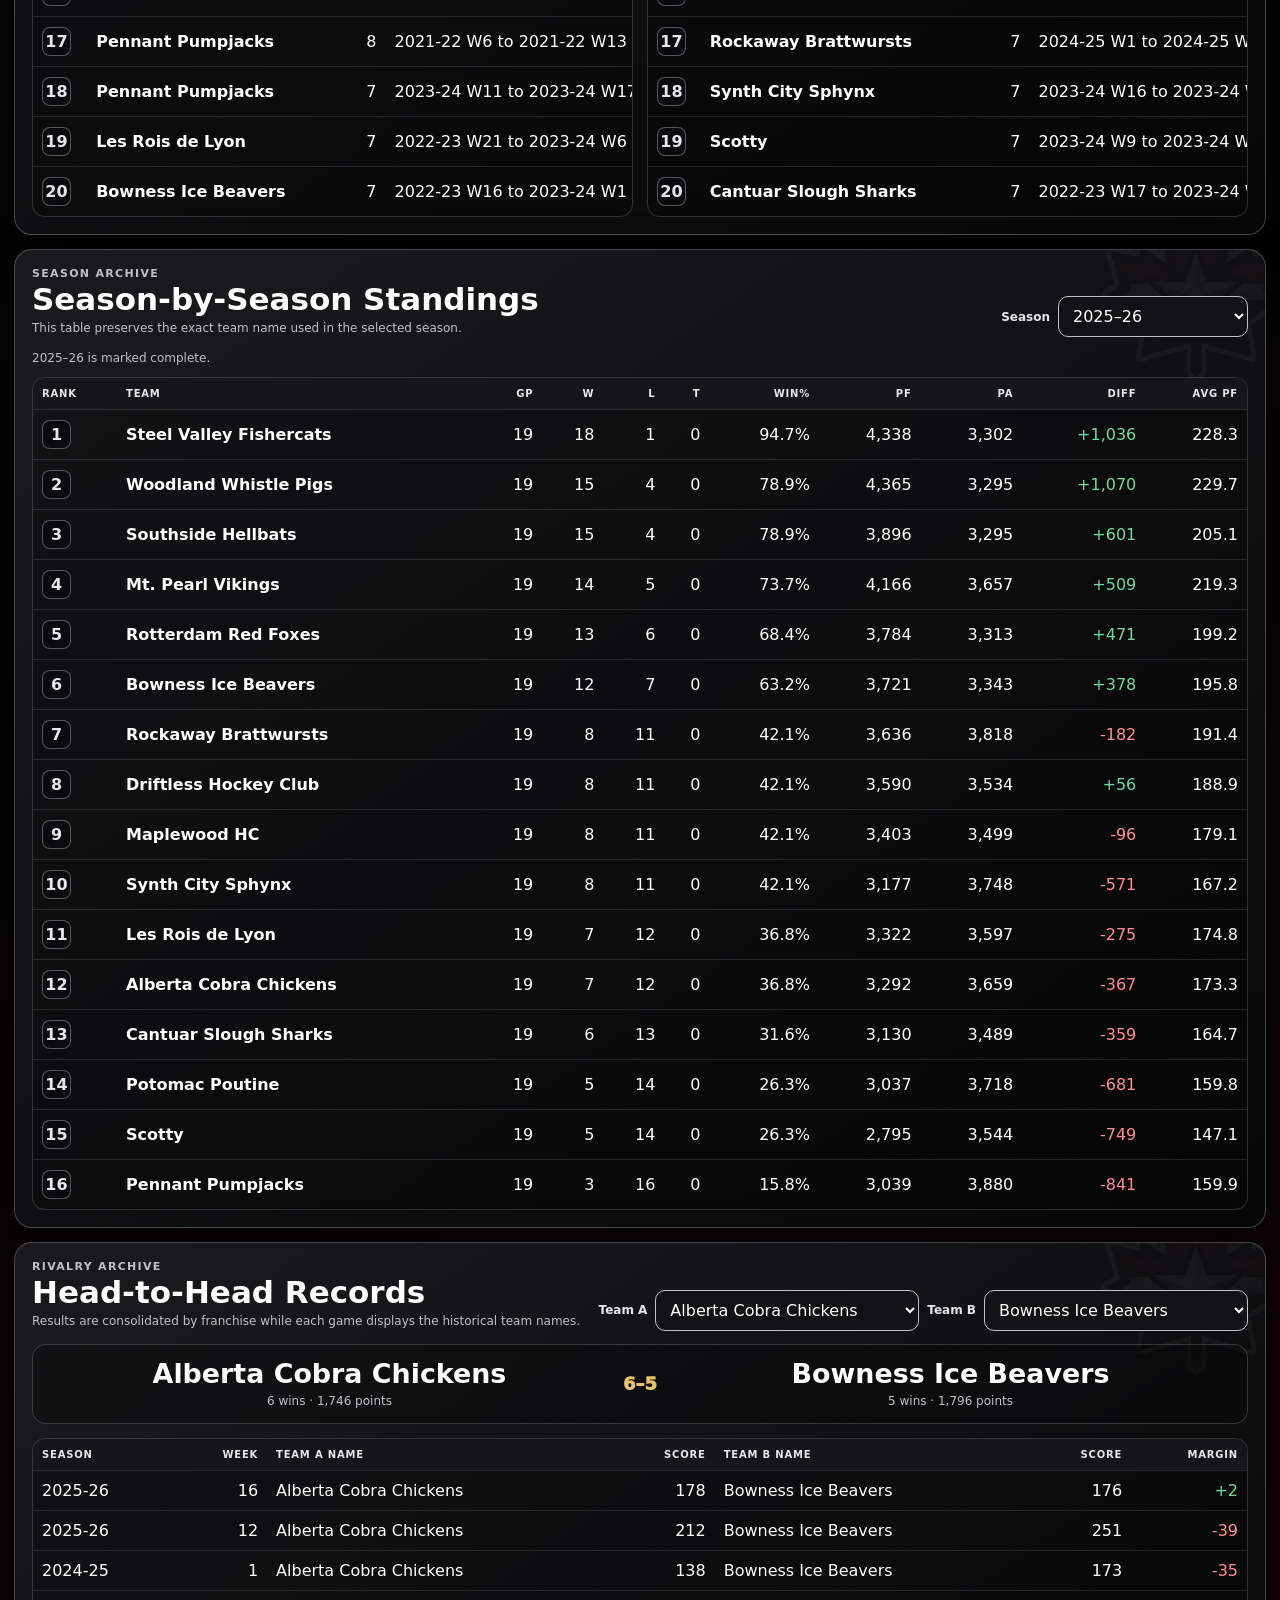
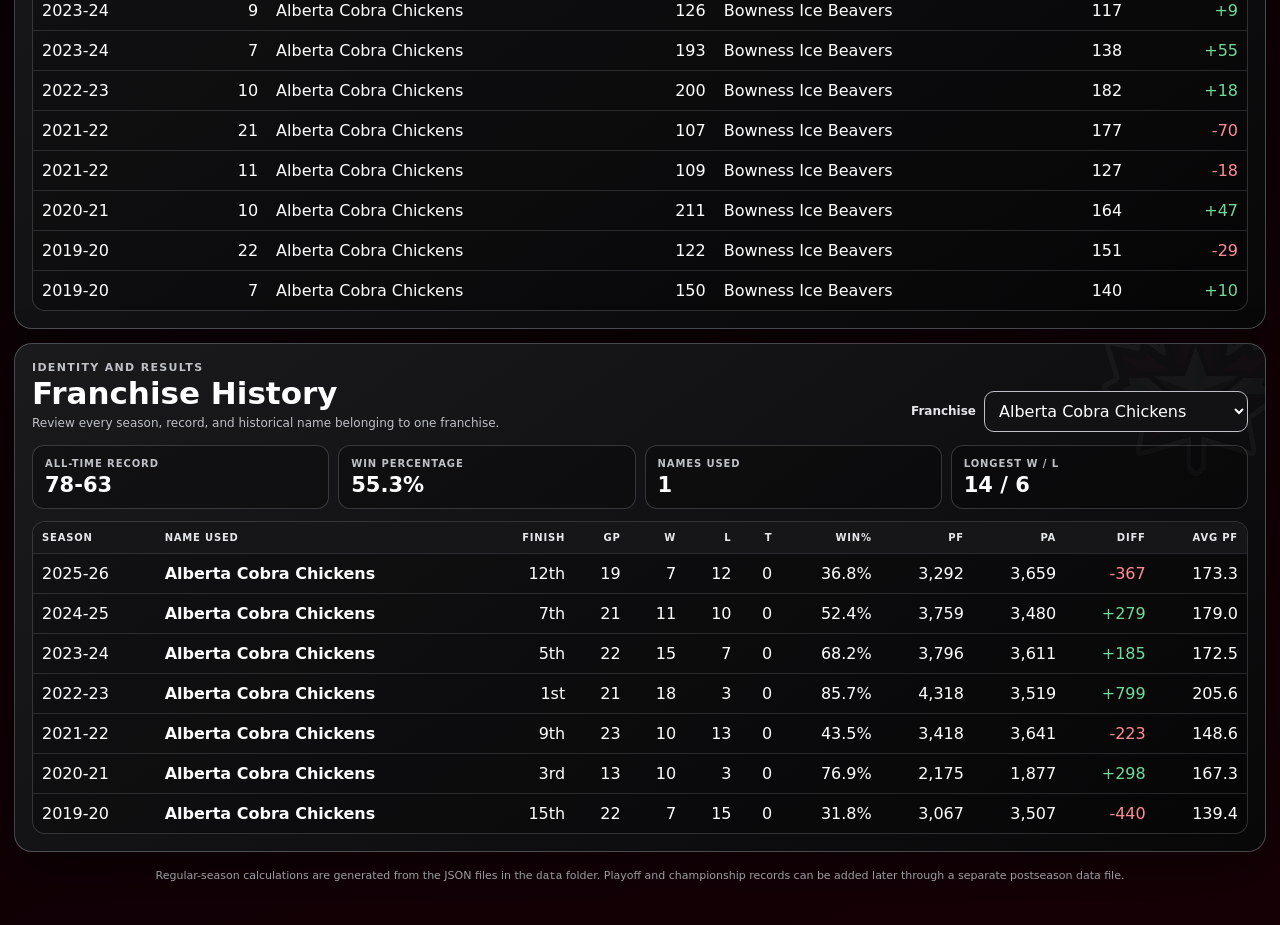
==== commit 8f931772: "Update index.html" ====
--- a/index.html
+++ b/index.html
@@ -628,8 +628,10 @@
           <span class="section-kicker">League Highs and Lows</span>
           <h2>Top 10 Regular-Season Records</h2>
           <p class="panel-note">
-            Weekly records use every completed matchup. Single-season records use
-            seasons marked complete in <code>seasons.json</code>. A franchise may
+            Weekly records use every completed matchup and can be separated by
+            inclusive calendar length. The 7-Day Average option converts every
+            score to a seven-day equivalent for comparison. Single-season records
+            use seasons marked complete in <code>seasons.json</code>. A team may
             appear more than once.
           </p>
         </div>
@@ -651,6 +653,15 @@
               <option value="bestSeasonAverage">Highest Season Scoring Average</option>
               <option value="bestSeasonDifferential">Best Season Differential</option>
             </optgroup>
+          </select>
+
+          <label for="weekLengthSelect" id="weekLengthLabel">Week Length</label>
+          <select id="weekLengthSelect">
+            <option value="all">All Week Lengths — Actual Scores</option>
+            <option value="normalized">All Weeks — 7-Day Average</option>
+            <option value="short">Fewer than 7 Days</option>
+            <option value="standard">Exactly 7 Days</option>
+            <option value="long">More than 7 Days</option>
           </select>
         </div>
       </div>
@@ -721,7 +732,6 @@
             <tr>
               <th>Rank</th>
               <th class="team-column">Team</th>
-              <th class="team-column">Franchise</th>
               <th>GP</th><th>W</th><th>L</th><th>T</th><th>Win%</th>
               <th>PF</th><th>PA</th><th>Diff</th><th>Avg PF</th>
             </tr>
@@ -957,6 +967,79 @@
       return Number.isFinite(fantasyPoints) ? fantasyPoints + adjustment : null;
     }
 
+    function parseFantraxDatePart(value) {
+      const match = String(value || "").trim().match(
+        /^(?:[A-Za-z]{3,9}\s+)?([A-Za-z]{3})\s+(\d{1,2}),\s+(\d{4})$/
+      );
+      if (!match) return null;
+
+      const months = {
+        Jan: 0, Feb: 1, Mar: 2, Apr: 3, May: 4, Jun: 5,
+        Jul: 6, Aug: 7, Sep: 8, Oct: 9, Nov: 10, Dec: 11
+      };
+      const month = months[match[1]];
+      if (!Number.isInteger(month)) return null;
+
+      return Date.UTC(Number(match[3]), month, Number(match[2]));
+    }
+
+    function getWeekLengthDays(dateRange) {
+      const cleaned = String(dateRange || "")
+        .trim()
+        .replace(/^\(/, "")
+        .replace(/\)$/, "");
+
+      const parts = cleaned.split(/\s+-\s+/);
+      if (parts.length !== 2) return null;
+
+      const start = parseFantraxDatePart(parts[0]);
+      const end = parseFantraxDatePart(parts[1]);
+      if (!Number.isFinite(start) || !Number.isFinite(end) || end < start) return null;
+
+      return Math.round((end - start) / 86400000) + 1;
+    }
+
+    function getWeekLengthCategory(days) {
+      if (!Number.isFinite(days)) return "unknown";
+      if (days < 7) return "short";
+      if (days === 7) return "standard";
+      return "long";
+    }
+
+    function weekLengthLabel(days) {
+      if (!Number.isFinite(days)) return "Unknown";
+      return `${days} day${days === 1 ? "" : "s"}`;
+    }
+
+    function sevenDayEquivalent(value, days) {
+      const number = Number(value);
+      const length = Number(days);
+      if (!Number.isFinite(number) || !Number.isFinite(length) || length <= 0) {
+        return null;
+      }
+      return number / length * 7;
+    }
+
+    function recordScore(item, normalized) {
+      return normalized
+        ? sevenDayEquivalent(item.score, item.weekLengthDays)
+        : item.score;
+    }
+
+    function recordOpponentScore(item, normalized) {
+      return normalized
+        ? sevenDayEquivalent(item.opponentScore, item.weekLengthDays)
+        : item.opponentScore;
+    }
+
+    function recordMargin(item, normalized) {
+      const score = recordScore(item, normalized);
+      const opponentScore = recordOpponentScore(item, normalized);
+      return Number.isFinite(score) && Number.isFinite(opponentScore)
+        ? score - opponentScore
+        : null;
+    }
+
     function buildLeagueData() {
       app.games = [];
 
@@ -967,6 +1050,9 @@
         weeks.forEach(week => {
           const period = Number(week?.scoringPeriod);
           const matchups = Array.isArray(week?.matchups) ? week.matchups : [];
+          const dateRange = String(week?.dateRange || "");
+          const weekLengthDays = getWeekLengthDays(dateRange);
+          const weekLengthCategory = getWeekLengthCategory(weekLengthDays);
 
           matchups.forEach((matchup, matchupIndex) => {
             const awayScore = scoreOf(matchup?.away);
@@ -983,7 +1069,9 @@
               seasonLabel: entry.label || season,
               seasonComplete: Boolean(entry.complete),
               period,
-              dateRange: String(week?.dateRange || ""),
+              dateRange,
+              weekLengthDays,
+              weekLengthCategory,
               awayName,
               homeName,
               awayFranchiseId: resolveFranchiseId(awayName),
@@ -1251,6 +1339,7 @@
       });
 
       document.getElementById("recordCategorySelect").addEventListener("change", renderRecords);
+      document.getElementById("weekLengthSelect").addEventListener("change", renderRecords);
       document.getElementById("seasonSelect").addEventListener("change", renderSeasonStandings);
       document.getElementById("franchiseSelect").addEventListener("change", renderFranchiseHistory);
       document.getElementById("headToHeadA").addEventListener("change", renderHeadToHead);
@@ -1349,6 +1438,9 @@
           opponentScore: game.homeScore,
           season: game.season,
           period: game.period,
+          dateRange: game.dateRange,
+          weekLengthDays: game.weekLengthDays,
+          weekLengthCategory: game.weekLengthCategory,
           game
         },
         {
@@ -1360,6 +1452,9 @@
           opponentScore: game.awayScore,
           season: game.season,
           period: game.period,
+          dateRange: game.dateRange,
+          weekLengthDays: game.weekLengthDays,
+          weekLengthCategory: game.weekLengthCategory,
           game
         }
       ]);
@@ -1367,7 +1462,15 @@
 
     function renderRecords() {
       const category = document.getElementById("recordCategorySelect")?.value || "highestWeeklyScore";
-      const sides = weeklySides();
+      const weekLengthSelect = document.getElementById("weekLengthSelect");
+      const weekLengthLabelElement = document.getElementById("weekLengthLabel");
+      const selectedWeekLength = weekLengthSelect?.value || "all";
+      const normalized = selectedWeekLength === "normalized";
+      const allSides = weeklySides();
+      const sides = selectedWeekLength === "all" || normalized
+        ? allSides
+        : allSides.filter(item => item.weekLengthCategory === selectedWeekLength);
+
       const completedSeasonIds = new Set(
         app.seasons
           .filter(({ entry }) => Boolean(entry.complete))
@@ -1377,79 +1480,103 @@
         item => completedSeasonIds.has(item.season)
       );
 
+      const scoreValue = item => recordScore(item, normalized);
+      const opponentValue = item => recordOpponentScore(item, normalized);
+      const marginValue = item => recordMargin(item, normalized);
+      const numberDecimals = normalized ? 1 : 0;
+
+      const resultText = item => {
+        if (!normalized) return weeklyResultText(item);
+
+        const score = scoreValue(item);
+        const opponentScore = opponentValue(item);
+        const result = score > opponentScore ? "Won" : score < opponentScore ? "Lost" : "Tied";
+        const connector = result === "Won" ? "over" : result === "Lost" ? "to" : "with";
+
+        return `${result} ${formatNumber(score, 1)}–${formatNumber(opponentScore, 1)} ${connector} ${item.opponentName} · actual ${formatNumber(item.score)}–${formatNumber(item.opponentScore)}`;
+      };
+
       const weeklyDefinitions = {
         highestWeeklyScore: {
-          label: "Score",
+          label: normalized ? "7-Day Avg" : "Score",
           rows: sides.slice().sort((a, b) =>
-            b.score - a.score ||
-            b.opponentScore - a.opponentScore ||
+            scoreValue(b) - scoreValue(a) ||
+            opponentValue(b) - opponentValue(a) ||
             compareWeeklyRecordDates(b, a)
           ),
-          value: item => formatNumber(item.score),
-          result: item => weeklyResultText(item),
+          value: item => formatNumber(scoreValue(item), numberDecimals),
+          result: resultText,
           detail: item => `${item.season} · Week ${item.period}`
         },
         lowestWeeklyScore: {
-          label: "Score",
+          label: normalized ? "7-Day Avg" : "Score",
           rows: sides.slice().sort((a, b) =>
-            a.score - b.score ||
-            a.opponentScore - b.opponentScore ||
+            scoreValue(a) - scoreValue(b) ||
+            opponentValue(a) - opponentValue(b) ||
             compareWeeklyRecordDates(a, b)
           ),
-          value: item => formatNumber(item.score),
-          result: item => weeklyResultText(item),
+          value: item => formatNumber(scoreValue(item), numberDecimals),
+          result: resultText,
           detail: item => `${item.season} · Week ${item.period}`
         },
         biggestWin: {
-          label: "Margin",
+          label: normalized ? "7-Day Margin" : "Margin",
           rows: sides
             .filter(item => item.score > item.opponentScore)
             .sort((a, b) =>
-              (b.score - b.opponentScore) - (a.score - a.opponentScore) ||
-              b.score - a.score ||
+              marginValue(b) - marginValue(a) ||
+              scoreValue(b) - scoreValue(a) ||
               compareWeeklyRecordDates(b, a)
             ),
-          value: item => `+${formatNumber(item.score - item.opponentScore)}`,
-          result: item => `${formatNumber(item.score)}–${formatNumber(item.opponentScore)} vs. ${item.opponentName}`,
+          value: item => `+${formatNumber(marginValue(item), numberDecimals)}`,
+          result: item => normalized
+            ? `${formatNumber(scoreValue(item), 1)}–${formatNumber(opponentValue(item), 1)} vs. ${item.opponentName} · actual ${formatNumber(item.score)}–${formatNumber(item.opponentScore)}`
+            : `${formatNumber(item.score)}–${formatNumber(item.opponentScore)} vs. ${item.opponentName}`,
           detail: item => `${item.season} · Week ${item.period}`
         },
         closestWin: {
-          label: "Margin",
+          label: normalized ? "7-Day Margin" : "Margin",
           rows: sides
             .filter(item => item.score > item.opponentScore)
             .sort((a, b) =>
-              (a.score - a.opponentScore) - (b.score - b.opponentScore) ||
-              a.score - b.score ||
+              marginValue(a) - marginValue(b) ||
+              scoreValue(a) - scoreValue(b) ||
               compareWeeklyRecordDates(a, b)
             ),
-          value: item => `+${formatNumber(item.score - item.opponentScore)}`,
-          result: item => `${formatNumber(item.score)}–${formatNumber(item.opponentScore)} vs. ${item.opponentName}`,
+          value: item => `+${formatNumber(marginValue(item), numberDecimals)}`,
+          result: item => normalized
+            ? `${formatNumber(scoreValue(item), 1)}–${formatNumber(opponentValue(item), 1)} vs. ${item.opponentName} · actual ${formatNumber(item.score)}–${formatNumber(item.opponentScore)}`
+            : `${formatNumber(item.score)}–${formatNumber(item.opponentScore)} vs. ${item.opponentName}`,
           detail: item => `${item.season} · Week ${item.period}`
         },
         mostPointsInLoss: {
-          label: "Score",
+          label: normalized ? "7-Day Avg" : "Score",
           rows: sides
             .filter(item => item.score < item.opponentScore)
             .sort((a, b) =>
-              b.score - a.score ||
-              b.opponentScore - a.opponentScore ||
+              scoreValue(b) - scoreValue(a) ||
+              opponentValue(b) - opponentValue(a) ||
               compareWeeklyRecordDates(b, a)
             ),
-          value: item => formatNumber(item.score),
-          result: item => `Lost ${formatNumber(item.score)}–${formatNumber(item.opponentScore)} to ${item.opponentName}`,
+          value: item => formatNumber(scoreValue(item), numberDecimals),
+          result: item => normalized
+            ? `Lost ${formatNumber(scoreValue(item), 1)}–${formatNumber(opponentValue(item), 1)} to ${item.opponentName} · actual ${formatNumber(item.score)}–${formatNumber(item.opponentScore)}`
+            : `Lost ${formatNumber(item.score)}–${formatNumber(item.opponentScore)} to ${item.opponentName}`,
           detail: item => `${item.season} · Week ${item.period}`
         },
         leastPointsInWin: {
-          label: "Score",
+          label: normalized ? "7-Day Avg" : "Score",
           rows: sides
             .filter(item => item.score > item.opponentScore)
             .sort((a, b) =>
-              a.score - b.score ||
-              a.opponentScore - b.opponentScore ||
+              scoreValue(a) - scoreValue(b) ||
+              opponentValue(a) - opponentValue(b) ||
               compareWeeklyRecordDates(a, b)
             ),
-          value: item => formatNumber(item.score),
-          result: item => `Won ${formatNumber(item.score)}–${formatNumber(item.opponentScore)} over ${item.opponentName}`,
+          value: item => formatNumber(scoreValue(item), numberDecimals),
+          result: item => normalized
+            ? `Won ${formatNumber(scoreValue(item), 1)}–${formatNumber(opponentValue(item), 1)} over ${item.opponentName} · actual ${formatNumber(item.score)}–${formatNumber(item.opponentScore)}`
+            : `Won ${formatNumber(item.score)}–${formatNumber(item.opponentScore)} over ${item.opponentName}`,
           detail: item => `${item.season} · Week ${item.period}`
         }
       };
@@ -1508,8 +1635,12 @@
       const season = seasonDefinitions[category];
 
       if (weekly) {
+        weekLengthSelect.disabled = false;
+        weekLengthLabelElement.style.opacity = "1";
         renderWeeklyTopTen(weekly);
       } else if (season) {
+        weekLengthSelect.disabled = true;
+        weekLengthLabelElement.style.opacity = "0.55";
         renderSeasonTopTen(season);
       }
     }
@@ -1537,11 +1668,11 @@
       document.getElementById("recordsHead").innerHTML = `
         <tr>
           <th>Rank</th>
-          <th class="team-column">Franchise</th>
-          <th class="team-column">Name Used</th>
+          <th class="team-column">Team</th>
           <th>${escapeHtml(definition.label)}</th>
           <th class="team-column">Result</th>
           <th>Season / Week</th>
+          <th>Length</th>
         </tr>
       `;
 
@@ -1549,14 +1680,14 @@
         ? rows.map((item, index) => `
             <tr>
               <td><span class="rank-number">${index + 1}</span></td>
-              <td class="team-column"><span class="team-name">${escapeHtml(franchiseName(item.franchiseId))}</span></td>
-              <td class="team-column">${escapeHtml(item.historicalName)}</td>
+              <td class="team-column"><span class="team-name">${escapeHtml(item.historicalName)}</span></td>
               <td>${escapeHtml(definition.value(item))}</td>
               <td class="team-column">${escapeHtml(definition.result(item))}</td>
               <td>${escapeHtml(definition.detail(item))}</td>
+              <td title="${escapeHtml(item.dateRange)}">${escapeHtml(weekLengthLabel(item.weekLengthDays))}</td>
             </tr>
           `).join("")
-        : `<tr><td colspan="6" class="empty">No qualifying weekly records are available.</td></tr>`;
+        : `<tr><td colspan="6" class="empty">No qualifying weekly records are available for this week length.</td></tr>`;
     }
 
     function renderSeasonTopTen(definition) {
@@ -1564,8 +1695,7 @@
       document.getElementById("recordsHead").innerHTML = `
         <tr>
           <th>Rank</th>
-          <th class="team-column">Franchise</th>
-          <th class="team-column">Name Used</th>
+          <th class="team-column">Team</th>
           <th>${escapeHtml(definition.label)}</th>
           <th>Season</th>
           <th>Record</th>
@@ -1579,8 +1709,7 @@
         ? rows.map((item, index) => `
             <tr>
               <td><span class="rank-number">${index + 1}</span></td>
-              <td class="team-column"><span class="team-name">${escapeHtml(item.name)}</span></td>
-              <td class="team-column">${escapeHtml(item.historicalName)}</td>
+              <td class="team-column"><span class="team-name">${escapeHtml(item.historicalName)}</span></td>
               <td>${escapeHtml(definition.value(item))}</td>
               <td>${escapeHtml(item.season)}</td>
               <td>${item.wins}-${item.losses}${item.ties ? `-${item.ties}` : ""}</td>
@@ -1589,7 +1718,7 @@
               <td class="${numberClass(item.differential)}">${formatSigned(item.differential)}</td>
             </tr>
           `).join("")
-        : `<tr><td colspan="9" class="empty">No completed-season records are available.</td></tr>`;
+        : `<tr><td colspan="8" class="empty">No completed-season records are available.</td></tr>`;
     }
 
     function maxBy(items, valueFunction) {
@@ -1657,7 +1786,6 @@
             <tr>
               <td><span class="rank-number">${index + 1}</span></td>
               <td class="team-column"><span class="team-name">${escapeHtml(item.historicalName)}</span></td>
-              <td class="team-column">${escapeHtml(item.name)}</td>
               <td>${item.games}</td>
               <td>${item.wins}</td>
               <td>${item.losses}</td>
@@ -1669,7 +1797,7 @@
               <td>${formatNumber(item.averageFor, 1)}</td>
             </tr>
           `).join("")
-        : `<tr><td colspan="12" class="empty">No completed matchups are available for this season.</td></tr>`;
+        : `<tr><td colspan="11" class="empty">No completed matchups are available for this season.</td></tr>`;
     }
 
     function renderHeadToHead() {
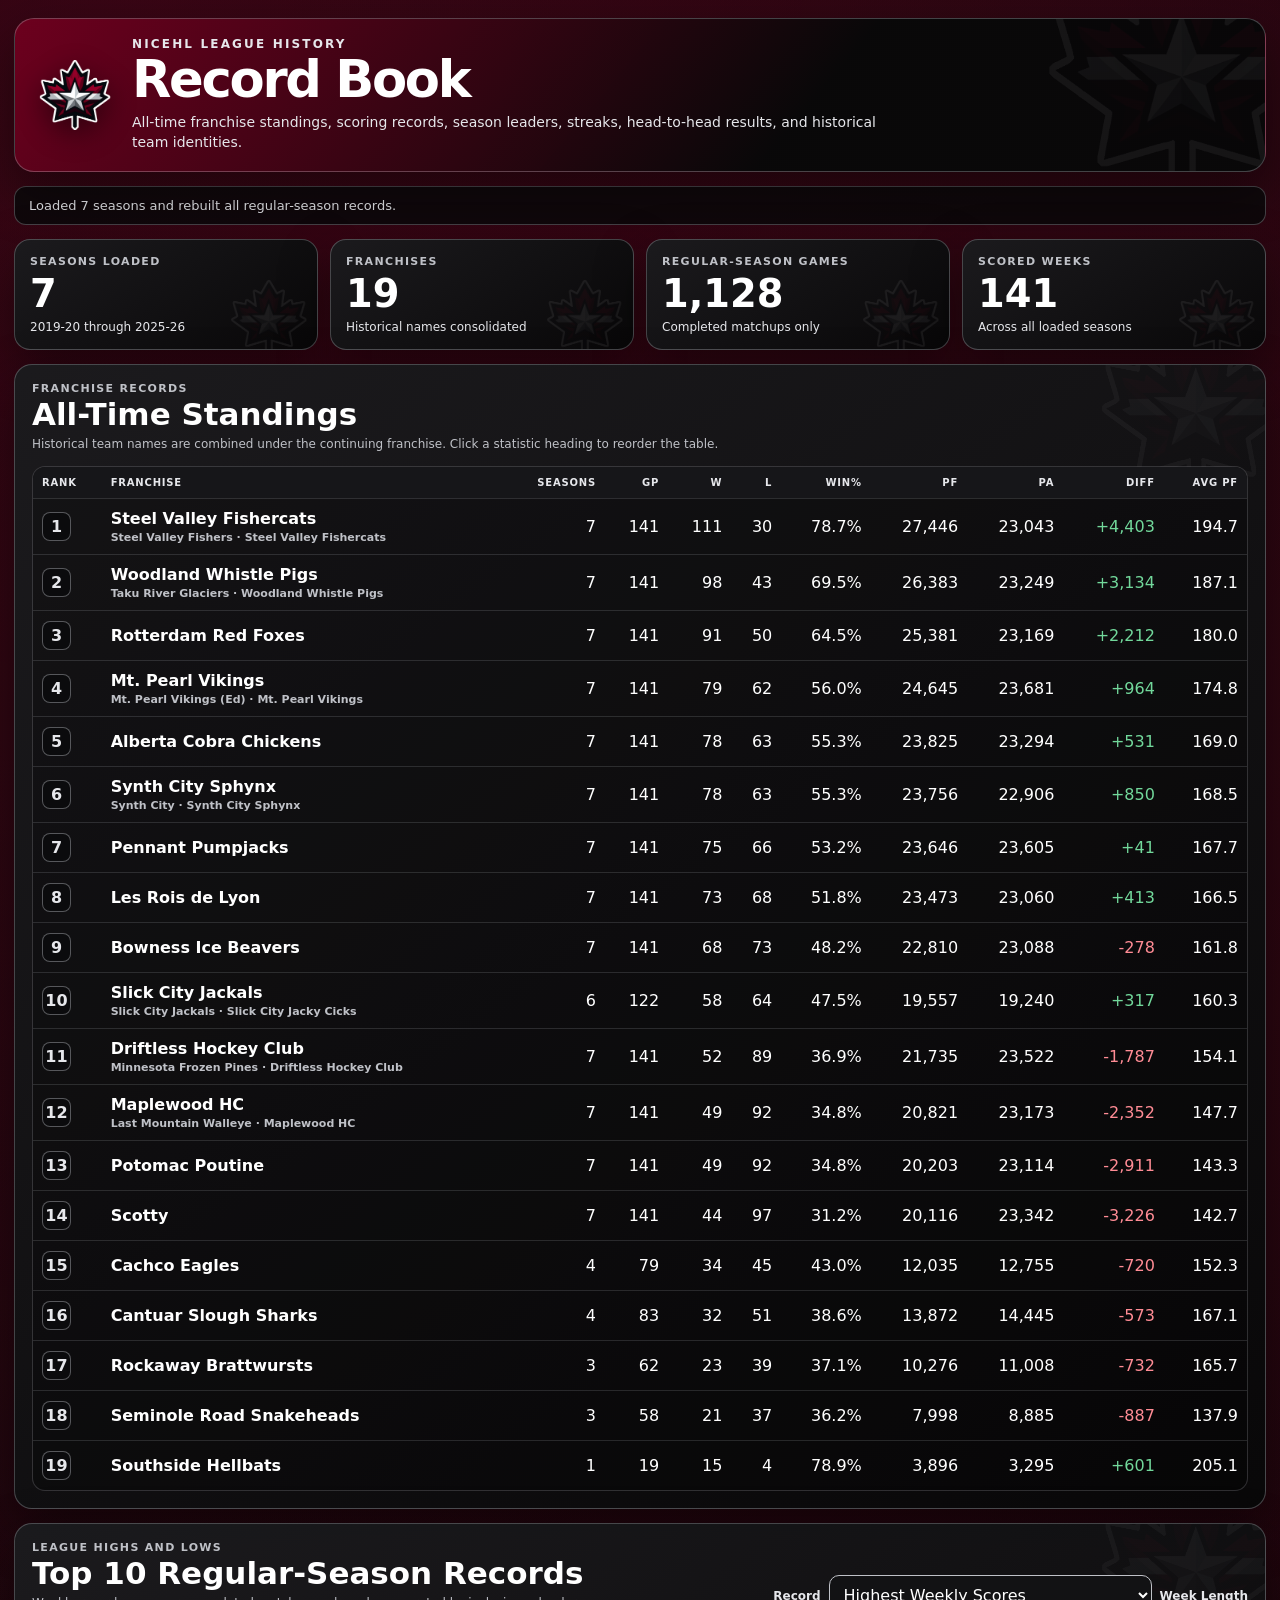
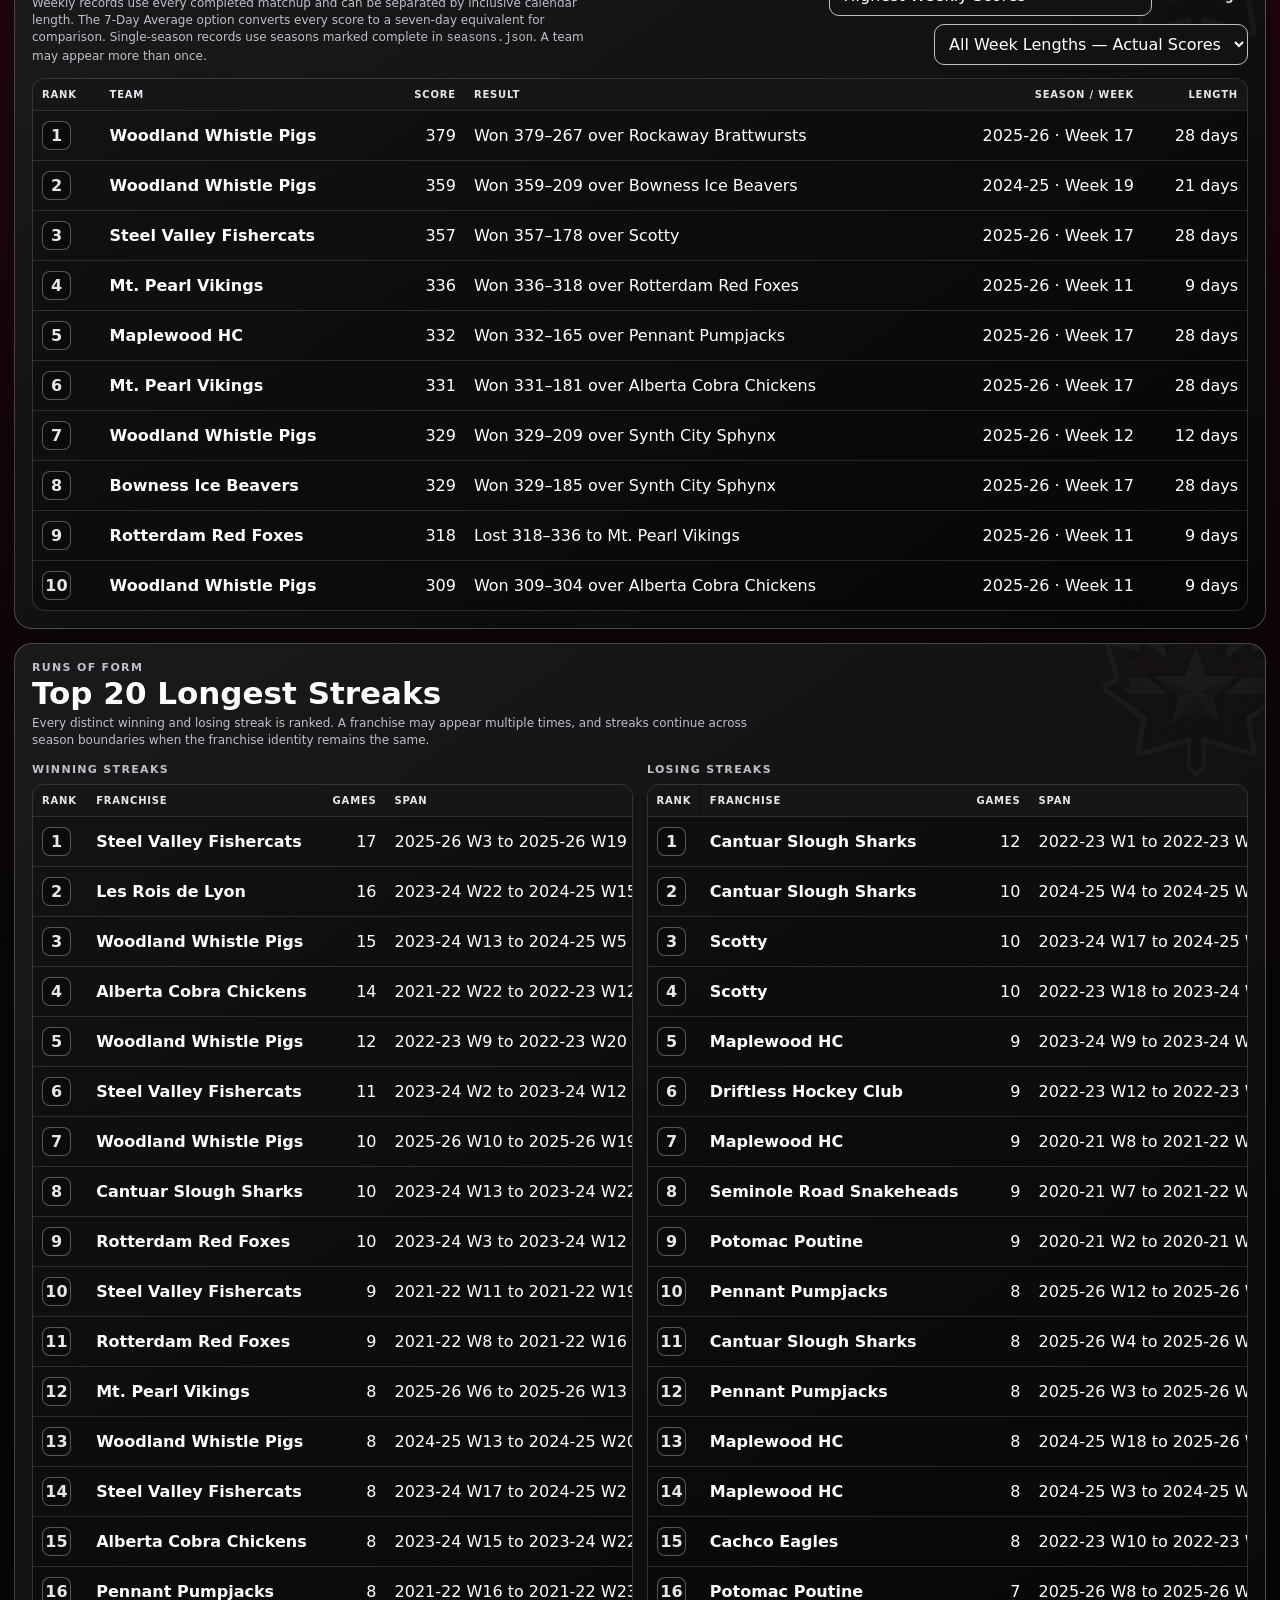
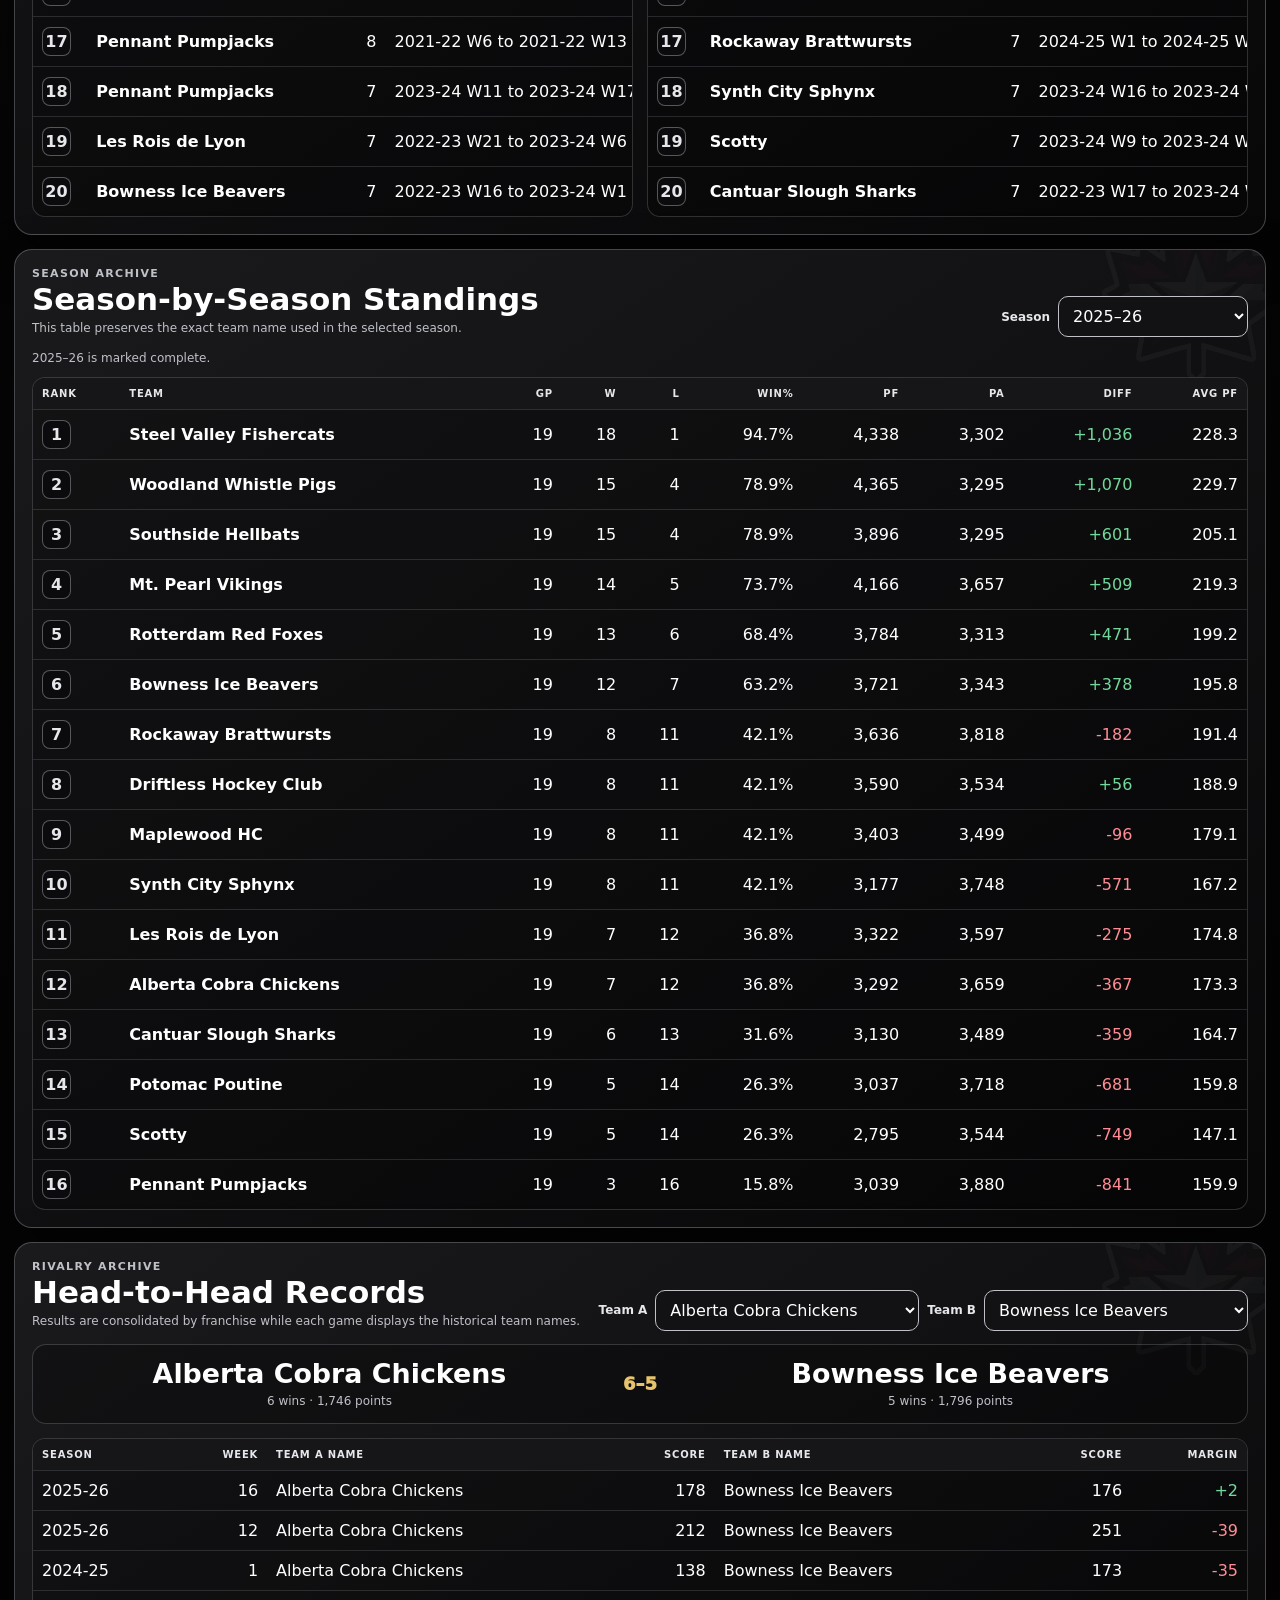
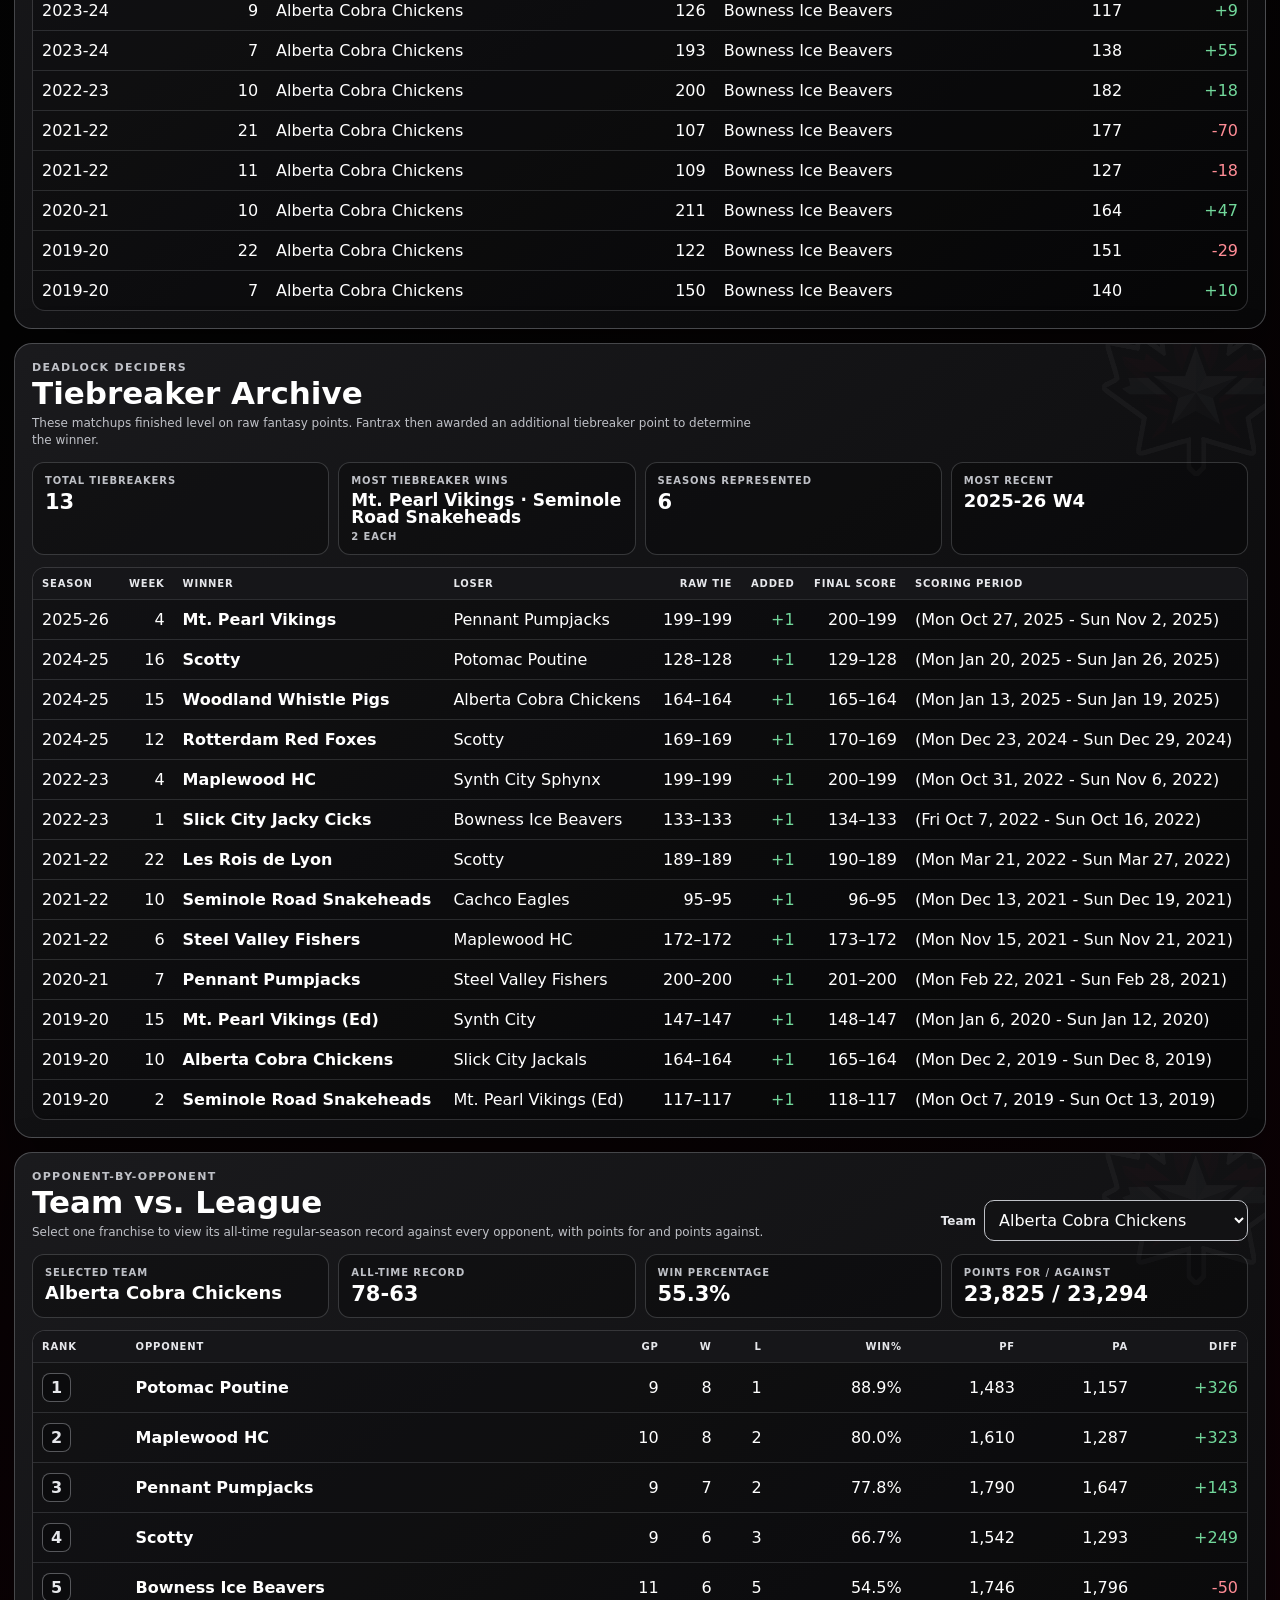
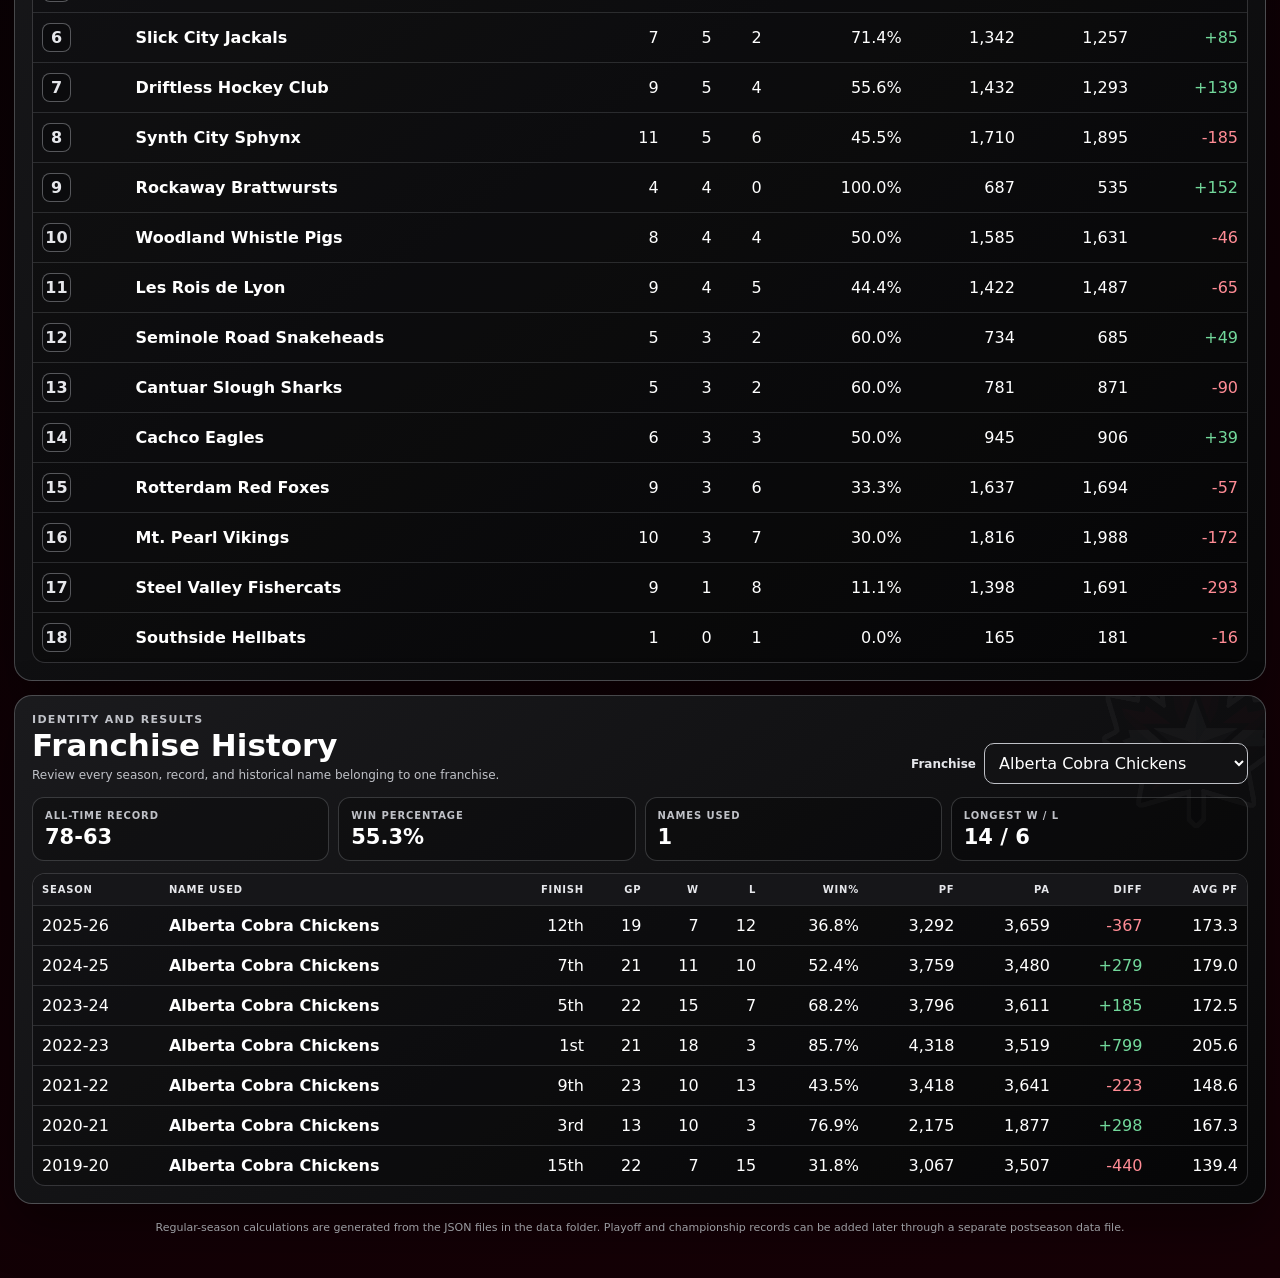
==== commit 31f6f02d: "Update index.html" ====
--- a/index.html
+++ b/index.html
@@ -609,7 +609,6 @@
               <th><button class="sortable" type="button" data-sort="games">GP</button></th>
               <th><button class="sortable" type="button" data-sort="wins">W</button></th>
               <th><button class="sortable" type="button" data-sort="losses">L</button></th>
-              <th><button class="sortable" type="button" data-sort="ties">T</button></th>
               <th><button class="sortable" type="button" data-sort="winPct">Win%</button></th>
               <th><button class="sortable" type="button" data-sort="pointsFor">PF</button></th>
               <th><button class="sortable" type="button" data-sort="pointsAgainst">PA</button></th>
@@ -732,7 +731,7 @@
             <tr>
               <th>Rank</th>
               <th class="team-column">Team</th>
-              <th>GP</th><th>W</th><th>L</th><th>T</th><th>Win%</th>
+              <th>GP</th><th>W</th><th>L</th><th>Win%</th>
               <th>PF</th><th>PA</th><th>Diff</th><th>Avg PF</th>
             </tr>
           </thead>
@@ -776,6 +775,77 @@
     <section class="panel">
       <div class="panel-header">
         <div>
+          <span class="section-kicker">Deadlock Deciders</span>
+          <h2>Tiebreaker Archive</h2>
+          <p class="panel-note">
+            These matchups finished level on raw fantasy points. Fantrax then
+            awarded an additional tiebreaker point to determine the winner.
+          </p>
+        </div>
+      </div>
+
+      <div id="tiebreakerSummary" class="history-summary"></div>
+
+      <div class="table-wrap">
+        <table style="min-width:940px">
+          <thead>
+            <tr>
+              <th>Season</th>
+              <th>Week</th>
+              <th class="team-column">Winner</th>
+              <th class="team-column">Loser</th>
+              <th>Raw Tie</th>
+              <th>Added</th>
+              <th>Final Score</th>
+              <th class="team-column">Scoring Period</th>
+            </tr>
+          </thead>
+          <tbody id="tiebreakerBody"></tbody>
+        </table>
+      </div>
+    </section>
+
+    <section class="panel">
+      <div class="panel-header">
+        <div>
+          <span class="section-kicker">Opponent-by-Opponent</span>
+          <h2>Team vs. League</h2>
+          <p class="panel-note">
+            Select one franchise to view its all-time regular-season record against
+            every opponent, with points for and points against.
+          </p>
+        </div>
+        <div class="control-group">
+          <label for="teamVsLeagueSelect">Team</label>
+          <select id="teamVsLeagueSelect"></select>
+        </div>
+      </div>
+
+      <div id="teamVsLeagueSummary" class="history-summary"></div>
+
+      <div class="table-wrap">
+        <table style="min-width:900px">
+          <thead>
+            <tr>
+              <th>Rank</th>
+              <th class="team-column">Opponent</th>
+              <th>GP</th>
+              <th>W</th>
+              <th>L</th>
+              <th>Win%</th>
+              <th>PF</th>
+              <th>PA</th>
+              <th>Diff</th>
+            </tr>
+          </thead>
+          <tbody id="teamVsLeagueBody"></tbody>
+        </table>
+      </div>
+    </section>
+
+    <section class="panel">
+      <div class="panel-header">
+        <div>
           <span class="section-kicker">Identity and Results</span>
           <h2>Franchise History</h2>
           <p class="panel-note">
@@ -793,7 +863,7 @@
           <thead>
             <tr>
               <th>Season</th><th class="team-column">Name Used</th><th>Finish</th>
-              <th>GP</th><th>W</th><th>L</th><th>T</th><th>Win%</th>
+              <th>GP</th><th>W</th><th>L</th><th>Win%</th>
               <th>PF</th><th>PA</th><th>Diff</th><th>Avg PF</th>
             </tr>
           </thead>
@@ -1057,6 +1127,10 @@
           matchups.forEach((matchup, matchupIndex) => {
             const awayScore = scoreOf(matchup?.away);
             const homeScore = scoreOf(matchup?.home);
+            const awayFantasyPoints = Number(matchup?.away?.fantasyPoints);
+            const homeFantasyPoints = Number(matchup?.home?.fantasyPoints);
+            const awayAdjustment = Number(matchup?.away?.adjustment || 0);
+            const homeAdjustment = Number(matchup?.home?.adjustment || 0);
 
             if (!Number.isFinite(awayScore) || !Number.isFinite(homeScore)) return;
 
@@ -1076,6 +1150,10 @@
               homeName,
               awayFranchiseId: resolveFranchiseId(awayName),
               homeFranchiseId: resolveFranchiseId(homeName),
+              awayFantasyPoints,
+              homeFantasyPoints,
+              awayAdjustment,
+              homeAdjustment,
               awayScore,
               homeScore,
               margin: Math.abs(awayScore - homeScore)
@@ -1287,6 +1365,7 @@
       const franchiseSelect = document.getElementById("franchiseSelect");
       const headToHeadA = document.getElementById("headToHeadA");
       const headToHeadB = document.getElementById("headToHeadB");
+      const teamVsLeagueSelect = document.getElementById("teamVsLeagueSelect");
 
       seasonSelect.innerHTML = app.seasons
         .slice()
@@ -1305,6 +1384,7 @@
       franchiseSelect.innerHTML = franchiseOptions;
       headToHeadA.innerHTML = franchiseOptions;
       headToHeadB.innerHTML = franchiseOptions;
+      teamVsLeagueSelect.innerHTML = franchiseOptions;
 
       const latestSeason = app.seasons[app.seasons.length - 1]?.entry?.id;
       const latestIds = new Set(
@@ -1319,6 +1399,7 @@
       if (defaults[0]) {
         franchiseSelect.value = defaults[0].franchiseId;
         headToHeadA.value = defaults[0].franchiseId;
+        teamVsLeagueSelect.value = defaults[0].franchiseId;
       }
       if (defaults[1]) headToHeadB.value = defaults[1].franchiseId;
     }
@@ -1344,6 +1425,7 @@
       document.getElementById("franchiseSelect").addEventListener("change", renderFranchiseHistory);
       document.getElementById("headToHeadA").addEventListener("change", renderHeadToHead);
       document.getElementById("headToHeadB").addEventListener("change", renderHeadToHead);
+      document.getElementById("teamVsLeagueSelect").addEventListener("change", renderTeamVsLeague);
     }
 
     function renderAll() {
@@ -1353,6 +1435,8 @@
       renderStreaks();
       renderSeasonStandings();
       renderHeadToHead();
+      renderTiebreakers();
+      renderTeamVsLeague();
       renderFranchiseHistory();
     }
 
@@ -1410,7 +1494,6 @@
             <td>${item.games}</td>
             <td>${item.wins}</td>
             <td>${item.losses}</td>
-            <td>${item.ties}</td>
             <td>${formatPct(item.winPct)}</td>
             <td>${formatNumber(item.pointsFor)}</td>
             <td>${formatNumber(item.pointsAgainst)}</td>
@@ -1712,7 +1795,7 @@
               <td class="team-column"><span class="team-name">${escapeHtml(item.historicalName)}</span></td>
               <td>${escapeHtml(definition.value(item))}</td>
               <td>${escapeHtml(item.season)}</td>
-              <td>${item.wins}-${item.losses}${item.ties ? `-${item.ties}` : ""}</td>
+              <td>${item.wins}-${item.losses}</td>
               <td>${formatNumber(item.pointsFor)}</td>
               <td>${formatNumber(item.pointsAgainst)}</td>
               <td class="${numberClass(item.differential)}">${formatSigned(item.differential)}</td>
@@ -1789,7 +1872,6 @@
               <td>${item.games}</td>
               <td>${item.wins}</td>
               <td>${item.losses}</td>
-              <td>${item.ties}</td>
               <td>${formatPct(item.winPct)}</td>
               <td>${formatNumber(item.pointsFor)}</td>
               <td>${formatNumber(item.pointsAgainst)}</td>
@@ -1797,7 +1879,7 @@
               <td>${formatNumber(item.averageFor, 1)}</td>
             </tr>
           `).join("")
-        : `<tr><td colspan="11" class="empty">No completed matchups are available for this season.</td></tr>`;
+        : `<tr><td colspan="10" class="empty">No completed matchups are available for this season.</td></tr>`;
     }
 
     function renderHeadToHead() {
@@ -1841,7 +1923,7 @@
           <strong>${escapeHtml(franchiseName(franchiseA))}</strong>
           <span>${winsA} wins · ${formatNumber(pointsA)} points</span>
         </div>
-        <div class="versus-mark">${winsA}–${winsB}${ties ? `–${ties}` : ""}</div>
+        <div class="versus-mark">${winsA}–${winsB}</div>
         <div class="versus-team">
           <strong>${escapeHtml(franchiseName(franchiseB))}</strong>
           <span>${winsB} wins · ${formatNumber(pointsB)} points</span>
@@ -1872,6 +1954,227 @@
         : `<tr><td colspan="7" class="empty">These franchises have not met in the loaded regular-season data.</td></tr>`;
     }
 
+    function getTiebreakerGames() {
+      return app.games
+        .filter(game =>
+          Number.isFinite(game.awayFantasyPoints) &&
+          Number.isFinite(game.homeFantasyPoints) &&
+          Math.abs(game.awayFantasyPoints - game.homeFantasyPoints) < 0.000001 &&
+          (game.awayAdjustment !== 0 || game.homeAdjustment !== 0) &&
+          game.awayScore !== game.homeScore
+        )
+        .sort((a, b) => compareGamesChronologically(b, a));
+    }
+
+    function renderTiebreakers() {
+      const rows = getTiebreakerGames();
+      const winsByFranchise = new Map();
+
+      rows.forEach(game => {
+        const winnerId = game.awayScore > game.homeScore
+          ? game.awayFranchiseId
+          : game.homeFranchiseId;
+        winsByFranchise.set(winnerId, (winsByFranchise.get(winnerId) || 0) + 1);
+      });
+
+      const leaders = Array.from(winsByFranchise.entries())
+        .map(([franchiseId, wins]) => ({
+          franchiseId,
+          name: franchiseName(franchiseId),
+          wins
+        }))
+        .sort((a, b) => b.wins - a.wins || a.name.localeCompare(b.name));
+
+      const topWins = leaders[0]?.wins || 0;
+      const topNames = leaders
+        .filter(item => item.wins === topWins)
+        .map(item => item.name)
+        .join(" · ");
+
+      const seasonCount = new Set(rows.map(game => game.season)).size;
+      const latest = rows[0];
+
+      document.getElementById("tiebreakerSummary").innerHTML = `
+        <div class="mini-stat">
+          <span>Total Tiebreakers</span>
+          <strong>${rows.length}</strong>
+        </div>
+        <div class="mini-stat">
+          <span>Most Tiebreaker Wins</span>
+          <strong style="font-size:17px">${escapeHtml(topNames || "—")}</strong>
+          <span style="margin-top:5px">${topWins || 0} each</span>
+        </div>
+        <div class="mini-stat">
+          <span>Seasons Represented</span>
+          <strong>${seasonCount}</strong>
+        </div>
+        <div class="mini-stat">
+          <span>Most Recent</span>
+          <strong style="font-size:18px">${latest ? `${escapeHtml(latest.season)} W${latest.period}` : "—"}</strong>
+        </div>
+      `;
+
+      document.getElementById("tiebreakerBody").innerHTML = rows.length
+        ? rows.map(game => {
+            const awayWon = game.awayScore > game.homeScore;
+            const winnerName = awayWon ? game.awayName : game.homeName;
+            const loserName = awayWon ? game.homeName : game.awayName;
+            const winnerRaw = awayWon ? game.awayFantasyPoints : game.homeFantasyPoints;
+            const loserRaw = awayWon ? game.homeFantasyPoints : game.awayFantasyPoints;
+            const winnerAdjustment = awayWon ? game.awayAdjustment : game.homeAdjustment;
+            const winnerFinal = awayWon ? game.awayScore : game.homeScore;
+            const loserFinal = awayWon ? game.homeScore : game.awayScore;
+
+            return `
+              <tr>
+                <td>${escapeHtml(game.season)}</td>
+                <td>${game.period}</td>
+                <td class="team-column"><span class="team-name">${escapeHtml(winnerName)}</span></td>
+                <td class="team-column">${escapeHtml(loserName)}</td>
+                <td>${formatNumber(winnerRaw)}–${formatNumber(loserRaw)}</td>
+                <td class="positive">+${formatNumber(winnerAdjustment)}</td>
+                <td>${formatNumber(winnerFinal)}–${formatNumber(loserFinal)}</td>
+                <td class="team-column">${escapeHtml(game.dateRange || "—")}</td>
+              </tr>
+            `;
+          }).join("")
+        : `<tr><td colspan="8" class="empty">No tiebreaker adjustments were found.</td></tr>`;
+    }
+
+    function renderTeamVsLeague() {
+      const selectedFranchiseId = document.getElementById("teamVsLeagueSelect").value;
+      const selectedName = franchiseName(selectedFranchiseId);
+
+      if (!selectedFranchiseId) {
+        document.getElementById("teamVsLeagueSummary").innerHTML =
+          `<div class="empty" style="grid-column:1/-1">Choose a team.</div>`;
+        document.getElementById("teamVsLeagueBody").innerHTML =
+          `<tr><td colspan="9" class="empty">No team selected.</td></tr>`;
+        return;
+      }
+
+      const opponentMap = new Map();
+
+      const obtainOpponent = opponentId => {
+        if (!opponentMap.has(opponentId)) {
+          opponentMap.set(opponentId, {
+            opponentId,
+            opponentName: franchiseName(opponentId),
+            games: 0,
+            wins: 0,
+            losses: 0,
+            ties: 0,
+            pointsFor: 0,
+            pointsAgainst: 0
+          });
+        }
+        return opponentMap.get(opponentId);
+      };
+
+      app.games.forEach(game => {
+        let opponentId;
+        let pointsFor;
+        let pointsAgainst;
+
+        if (game.awayFranchiseId === selectedFranchiseId) {
+          opponentId = game.homeFranchiseId;
+          pointsFor = game.awayScore;
+          pointsAgainst = game.homeScore;
+        } else if (game.homeFranchiseId === selectedFranchiseId) {
+          opponentId = game.awayFranchiseId;
+          pointsFor = game.homeScore;
+          pointsAgainst = game.awayScore;
+        } else {
+          return;
+        }
+
+        if (opponentId === selectedFranchiseId) return;
+
+        const row = obtainOpponent(opponentId);
+        row.games += 1;
+        row.pointsFor += pointsFor;
+        row.pointsAgainst += pointsAgainst;
+
+        if (pointsFor > pointsAgainst) row.wins += 1;
+        else if (pointsFor < pointsAgainst) row.losses += 1;
+        else row.ties += 1;
+      });
+
+      const rows = Array.from(opponentMap.values())
+        .map(row => ({
+          ...row,
+          winPct: row.games
+            ? (row.wins + row.ties * 0.5) / row.games
+            : 0,
+          differential: row.pointsFor - row.pointsAgainst
+        }))
+        .sort((a, b) =>
+          b.wins - a.wins ||
+          b.winPct - a.winPct ||
+          b.differential - a.differential ||
+          a.opponentName.localeCompare(b.opponentName)
+        );
+
+      const total = rows.reduce(
+        (accumulator, row) => {
+          accumulator.games += row.games;
+          accumulator.wins += row.wins;
+          accumulator.losses += row.losses;
+          accumulator.ties += row.ties;
+          accumulator.pointsFor += row.pointsFor;
+          accumulator.pointsAgainst += row.pointsAgainst;
+          return accumulator;
+        },
+        {
+          games: 0,
+          wins: 0,
+          losses: 0,
+          ties: 0,
+          pointsFor: 0,
+          pointsAgainst: 0
+        }
+      );
+
+      const totalWinPct = total.games
+        ? (total.wins + total.ties * 0.5) / total.games
+        : 0;
+
+      document.getElementById("teamVsLeagueSummary").innerHTML = `
+        <div class="mini-stat">
+          <span>Selected Team</span>
+          <strong style="font-size:18px">${escapeHtml(selectedName)}</strong>
+        </div>
+        <div class="mini-stat">
+          <span>All-Time Record</span>
+          <strong>${total.wins}-${total.losses}</strong>
+        </div>
+        <div class="mini-stat">
+          <span>Win Percentage</span>
+          <strong>${formatPct(totalWinPct)}</strong>
+        </div>
+        <div class="mini-stat">
+          <span>Points For / Against</span>
+          <strong>${formatNumber(total.pointsFor)} / ${formatNumber(total.pointsAgainst)}</strong>
+        </div>
+      `;
+
+      document.getElementById("teamVsLeagueBody").innerHTML = rows.length
+        ? rows.map((row, index) => `
+            <tr>
+              <td><span class="rank-number">${index + 1}</span></td>
+              <td class="team-column"><span class="team-name">${escapeHtml(row.opponentName)}</span></td>
+              <td>${row.games}</td>
+              <td>${row.wins}</td>
+              <td>${row.losses}</td>
+              <td>${formatPct(row.winPct)}</td>
+              <td>${formatNumber(row.pointsFor)}</td>
+              <td>${formatNumber(row.pointsAgainst)}</td>
+              <td class="${numberClass(row.differential)}">${formatSigned(row.differential)}</td>
+            </tr>
+          `).join("")
+        : `<tr><td colspan="9" class="empty">No completed matchups are available for this team.</td></tr>`;
+    }
+
     function renderFranchiseHistory() {
       const franchiseId = document.getElementById("franchiseSelect").value;
       const allTime = app.franchiseStats.find(item => item.franchiseId === franchiseId);
@@ -1891,7 +2194,7 @@
 
       document.getElementById("historySummary").innerHTML = allTime
         ? `
-          <div class="mini-stat"><span>All-Time Record</span><strong>${allTime.wins}-${allTime.losses}${allTime.ties ? `-${allTime.ties}` : ""}</strong></div>
+          <div class="mini-stat"><span>All-Time Record</span><strong>${allTime.wins}-${allTime.losses}</strong></div>
           <div class="mini-stat"><span>Win Percentage</span><strong>${formatPct(allTime.winPct)}</strong></div>
           <div class="mini-stat"><span>Names Used</span><strong>${names.length}</strong></div>
           <div class="mini-stat"><span>Longest W / L</span><strong>${longestWin?.length || 0} / ${longestLoss?.length || 0}</strong></div>
@@ -1909,7 +2212,6 @@
                 <td>${item.games}</td>
                 <td>${item.wins}</td>
                 <td>${item.losses}</td>
-                <td>${item.ties}</td>
                 <td>${formatPct(item.winPct)}</td>
                 <td>${formatNumber(item.pointsFor)}</td>
                 <td>${formatNumber(item.pointsAgainst)}</td>
@@ -1918,7 +2220,7 @@
               </tr>
             `;
           }).join("")
-        : `<tr><td colspan="12" class="empty">No season history available.</td></tr>`;
+        : `<tr><td colspan="11" class="empty">No season history available.</td></tr>`;
     }
 
     function ordinal(value) {
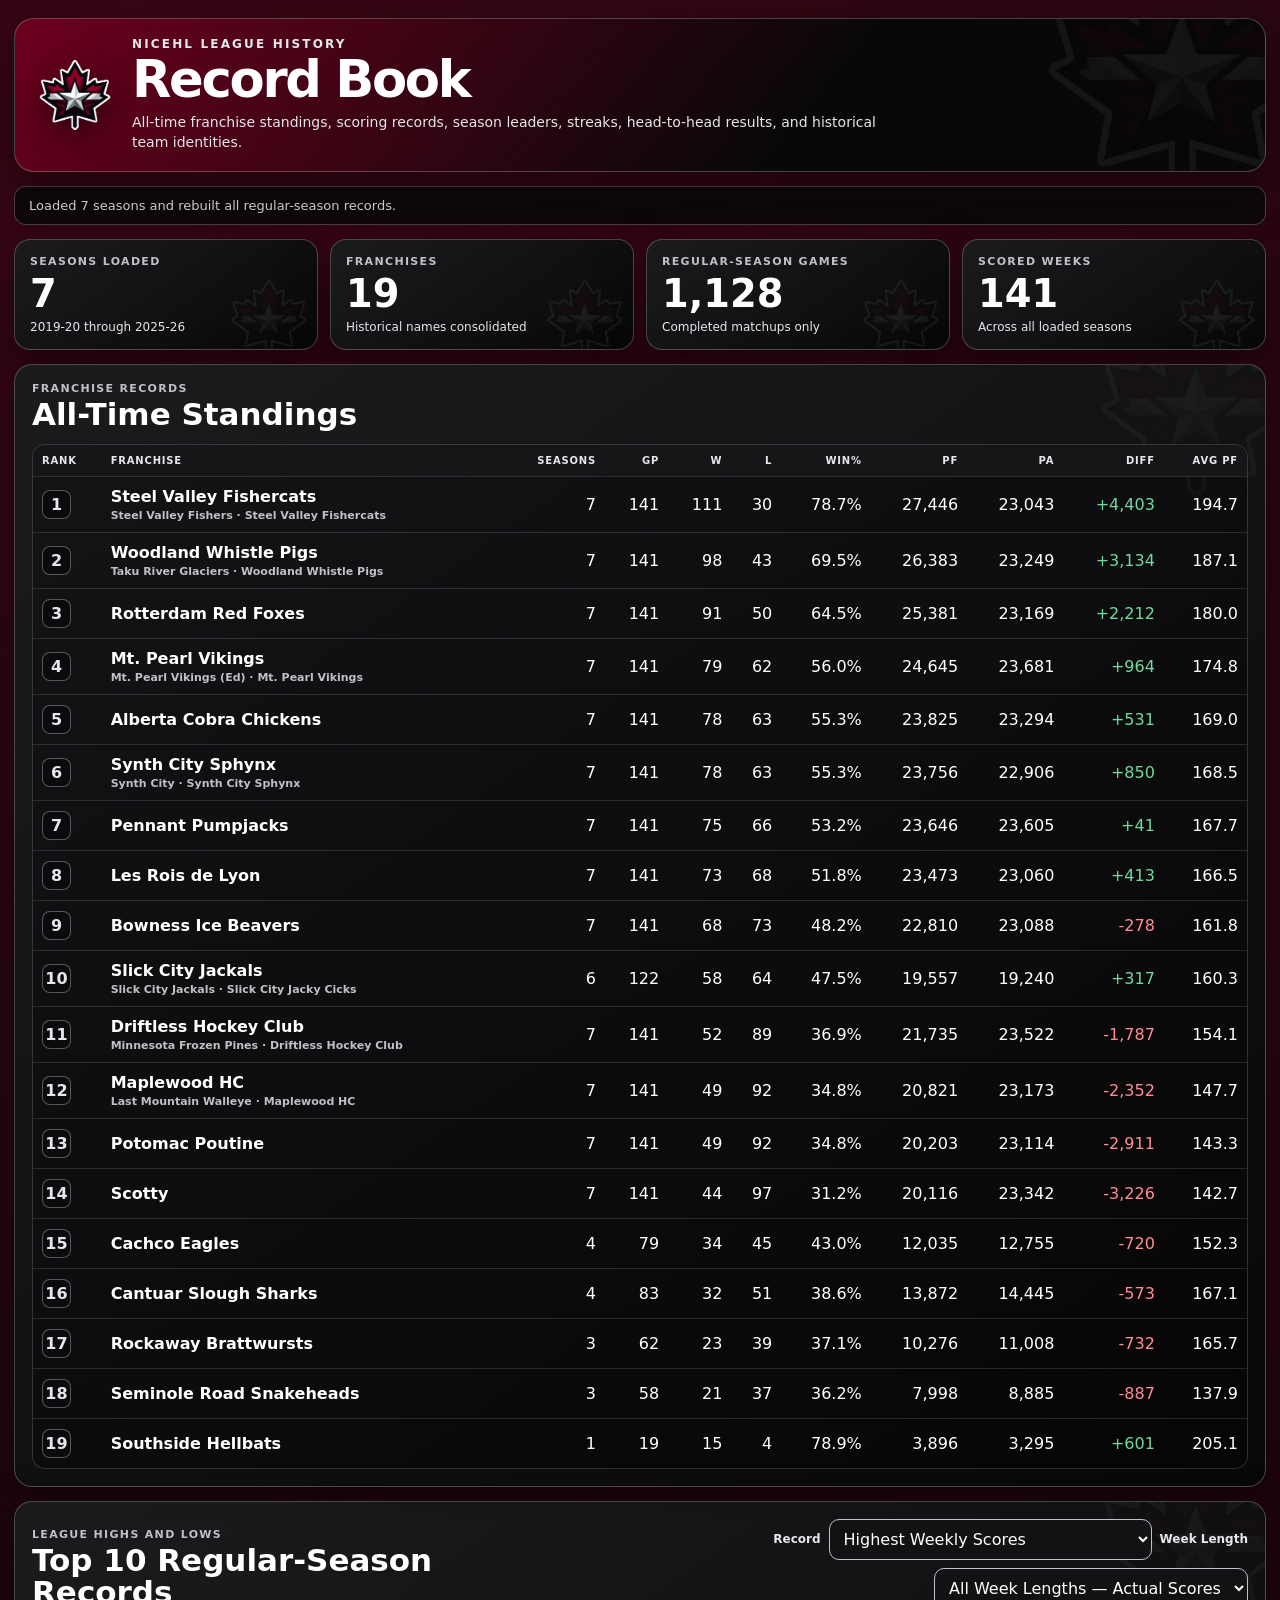
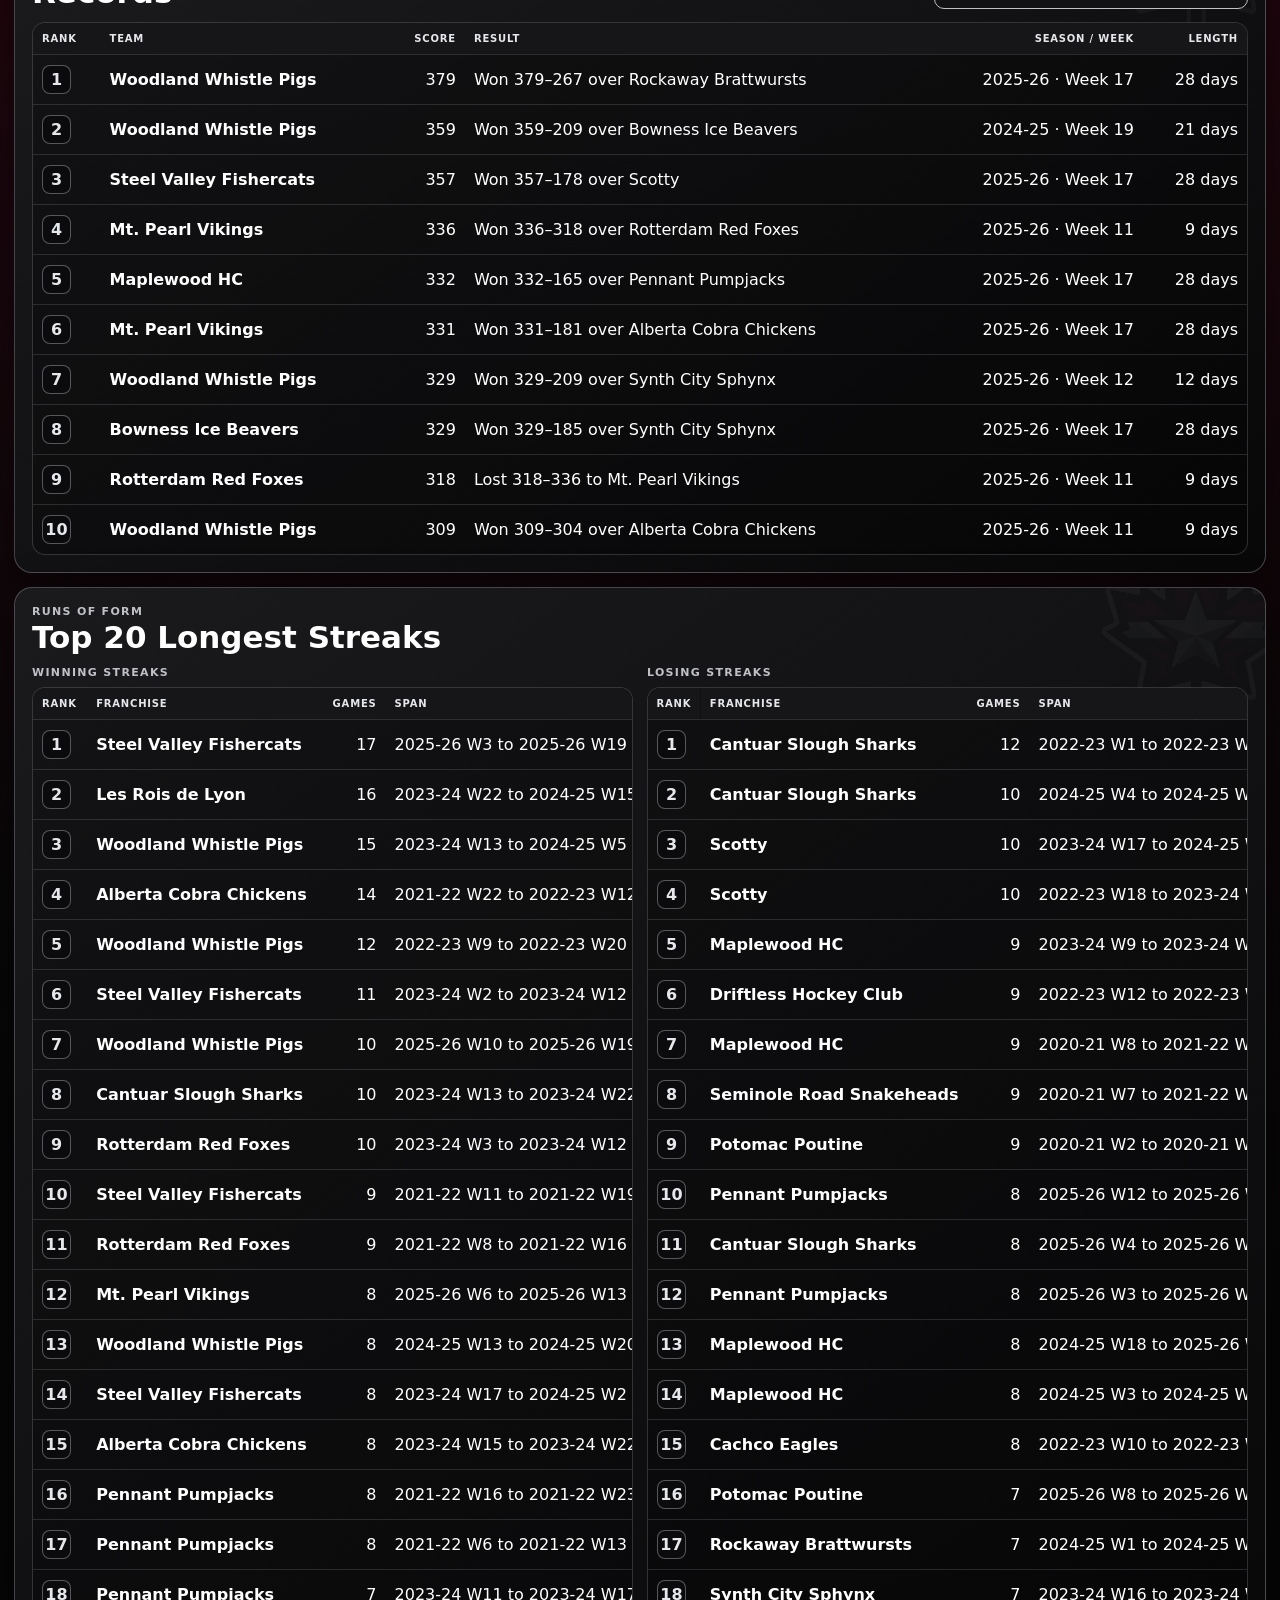
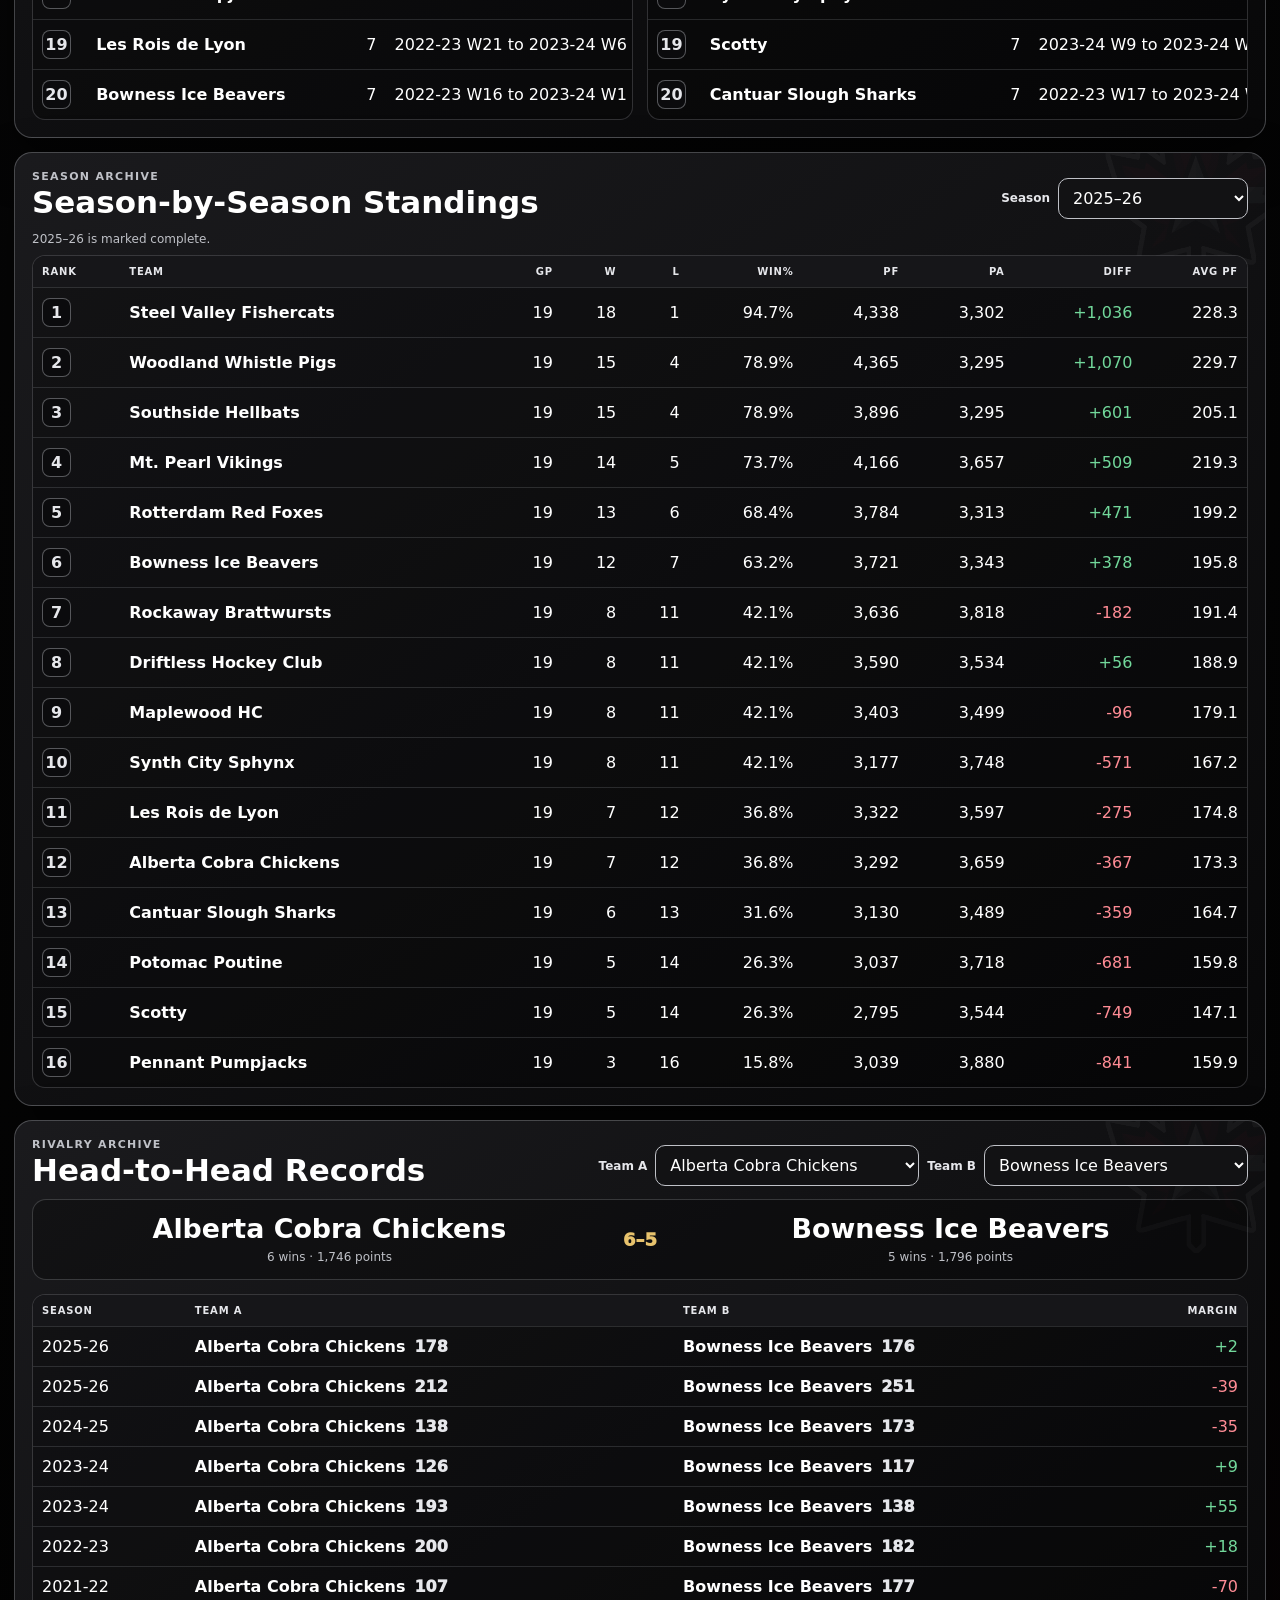
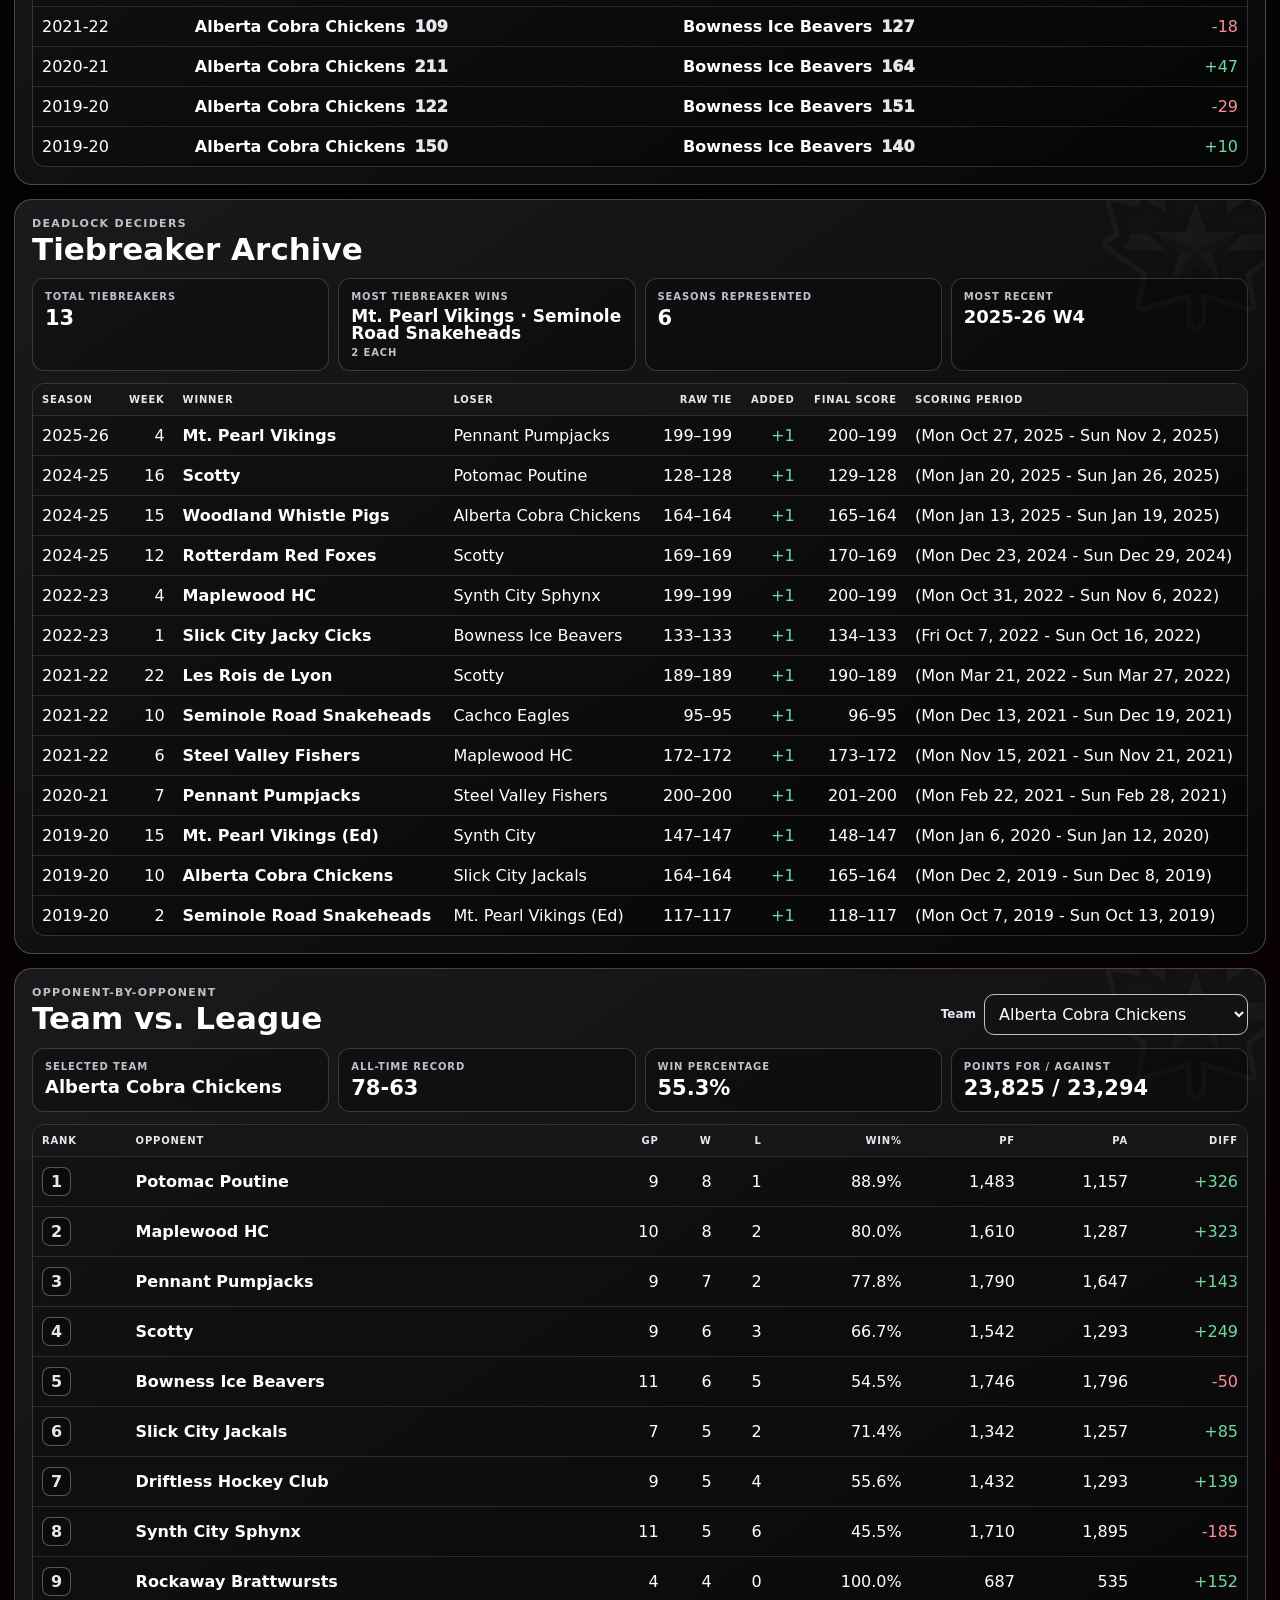
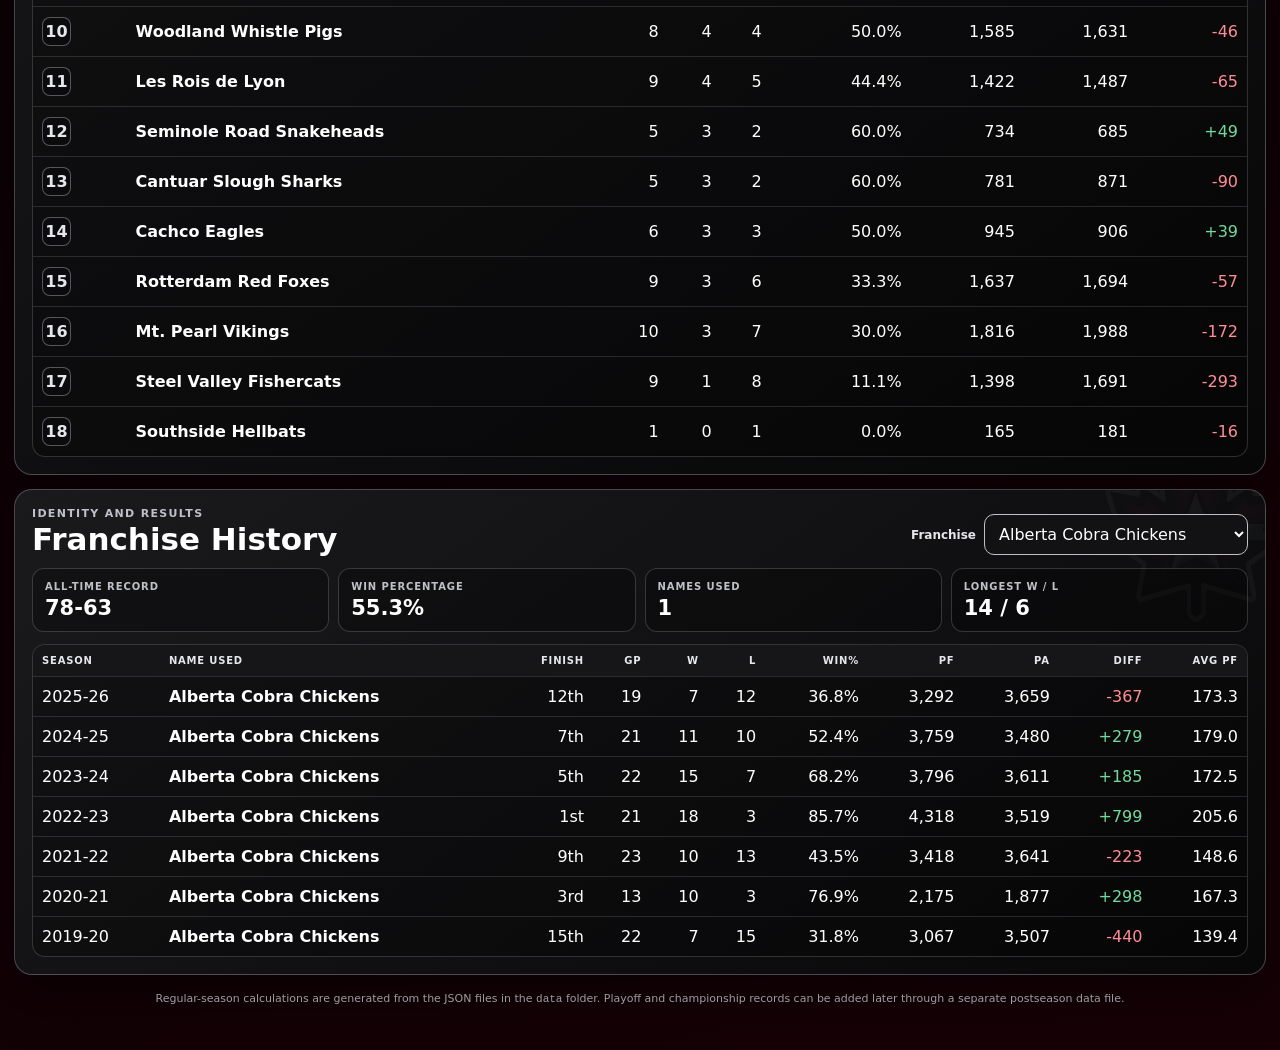
==== commit 6714f201: "Update index.html" ====
--- a/index.html
+++ b/index.html
@@ -273,6 +273,12 @@
       line-height: 1.45;
     }
 
+    .season-state {
+      margin: 0 0 9px;
+      color: var(--silver);
+      font-size: 12px;
+    }
+
     .control-group {
       display: flex;
       align-items: center;
@@ -372,6 +378,19 @@
     .team-name {
       font-weight: 900;
       color: var(--white);
+    }
+
+    .team-score-inline {
+      display: inline-flex;
+      align-items: baseline;
+      gap: 9px;
+      white-space: nowrap;
+    }
+
+    .team-score-inline .score {
+      color: var(--silver-light);
+      font-weight: 950;
+      font-variant-numeric: tabular-nums;
     }
 
     .historical-name {
@@ -591,10 +610,6 @@
         <div>
           <span class="section-kicker">Franchise Records</span>
           <h2>All-Time Standings</h2>
-          <p class="panel-note">
-            Historical team names are combined under the continuing franchise.
-            Click a statistic heading to reorder the table.
-          </p>
         </div>
       </div>
       <div class="table-wrap">
@@ -626,13 +641,6 @@
         <div>
           <span class="section-kicker">League Highs and Lows</span>
           <h2>Top 10 Regular-Season Records</h2>
-          <p class="panel-note">
-            Weekly records use every completed matchup and can be separated by
-            inclusive calendar length. The 7-Day Average option converts every
-            score to a seven-day equivalent for comparison. Single-season records
-            use seasons marked complete in <code>seasons.json</code>. A team may
-            appear more than once.
-          </p>
         </div>
         <div class="control-group">
           <label for="recordCategorySelect">Record</label>
@@ -677,11 +685,6 @@
         <div>
           <span class="section-kicker">Runs of Form</span>
           <h2>Top 20 Longest Streaks</h2>
-          <p class="panel-note">
-            Every distinct winning and losing streak is ranked. A franchise may
-            appear multiple times, and streaks continue across season boundaries
-            when the franchise identity remains the same.
-          </p>
         </div>
       </div>
       <div class="two-column">
@@ -715,16 +718,13 @@
         <div>
           <span class="section-kicker">Season Archive</span>
           <h2>Season-by-Season Standings</h2>
-          <p class="panel-note">
-            This table preserves the exact team name used in the selected season.
-          </p>
         </div>
         <div class="control-group">
           <label for="seasonSelect">Season</label>
           <select id="seasonSelect"></select>
         </div>
       </div>
-      <div id="seasonState" class="panel-note" style="margin-bottom:9px"></div>
+      <div id="seasonState" class="season-state"></div>
       <div class="table-wrap">
         <table>
           <thead>
@@ -745,9 +745,6 @@
         <div>
           <span class="section-kicker">Rivalry Archive</span>
           <h2>Head-to-Head Records</h2>
-          <p class="panel-note">
-            Results are consolidated by franchise while each game displays the historical team names.
-          </p>
         </div>
         <div class="control-group">
           <label for="headToHeadA">Team A</label>
@@ -758,12 +755,12 @@
       </div>
       <div id="versusSummary" class="versus-summary"></div>
       <div class="table-wrap">
-        <table style="min-width:780px">
+        <table style="min-width:680px">
           <thead>
             <tr>
-              <th>Season</th><th>Week</th>
-              <th class="team-column">Team A Name</th><th>Score</th>
-              <th class="team-column">Team B Name</th><th>Score</th>
+              <th>Season</th>
+              <th class="team-column">Team A</th>
+              <th class="team-column">Team B</th>
               <th>Margin</th>
             </tr>
           </thead>
@@ -777,10 +774,6 @@
         <div>
           <span class="section-kicker">Deadlock Deciders</span>
           <h2>Tiebreaker Archive</h2>
-          <p class="panel-note">
-            These matchups finished level on raw fantasy points. Fantrax then
-            awarded an additional tiebreaker point to determine the winner.
-          </p>
         </div>
       </div>
 
@@ -810,10 +803,6 @@
         <div>
           <span class="section-kicker">Opponent-by-Opponent</span>
           <h2>Team vs. League</h2>
-          <p class="panel-note">
-            Select one franchise to view its all-time regular-season record against
-            every opponent, with points for and points against.
-          </p>
         </div>
         <div class="control-group">
           <label for="teamVsLeagueSelect">Team</label>
@@ -848,9 +837,6 @@
         <div>
           <span class="section-kicker">Identity and Results</span>
           <h2>Franchise History</h2>
-          <p class="panel-note">
-            Review every season, record, and historical name belonging to one franchise.
-          </p>
         </div>
         <div class="control-group">
           <label for="franchiseSelect">Franchise</label>
@@ -1890,7 +1876,7 @@
         document.getElementById("versusSummary").innerHTML =
           `<div class="empty" style="grid-column:1/-1">Choose two different franchises.</div>`;
         document.getElementById("headToHeadBody").innerHTML =
-          `<tr><td colspan="7" class="empty">No comparison selected.</td></tr>`;
+          `<tr><td colspan="4" class="empty">No comparison selected.</td></tr>`;
         return;
       }
 
@@ -1942,16 +1928,23 @@
             return `
               <tr>
                 <td>${escapeHtml(game.season)}</td>
-                <td>${game.period}</td>
-                <td class="team-column">${escapeHtml(nameA)}</td>
-                <td>${formatNumber(scoreA)}</td>
-                <td class="team-column">${escapeHtml(nameB)}</td>
-                <td>${formatNumber(scoreB)}</td>
+                <td class="team-column">
+                  <span class="team-score-inline">
+                    <span class="team-name">${escapeHtml(nameA)}</span>
+                    <span class="score">${formatNumber(scoreA)}</span>
+                  </span>
+                </td>
+                <td class="team-column">
+                  <span class="team-score-inline">
+                    <span class="team-name">${escapeHtml(nameB)}</span>
+                    <span class="score">${formatNumber(scoreB)}</span>
+                  </span>
+                </td>
                 <td class="${numberClass(diff)}">${formatSigned(diff)}</td>
               </tr>
             `;
           }).join("")
-        : `<tr><td colspan="7" class="empty">These franchises have not met in the loaded regular-season data.</td></tr>`;
+        : `<tr><td colspan="4" class="empty">These franchises have not met in the loaded regular-season data.</td></tr>`;
     }
 
     function getTiebreakerGames() {
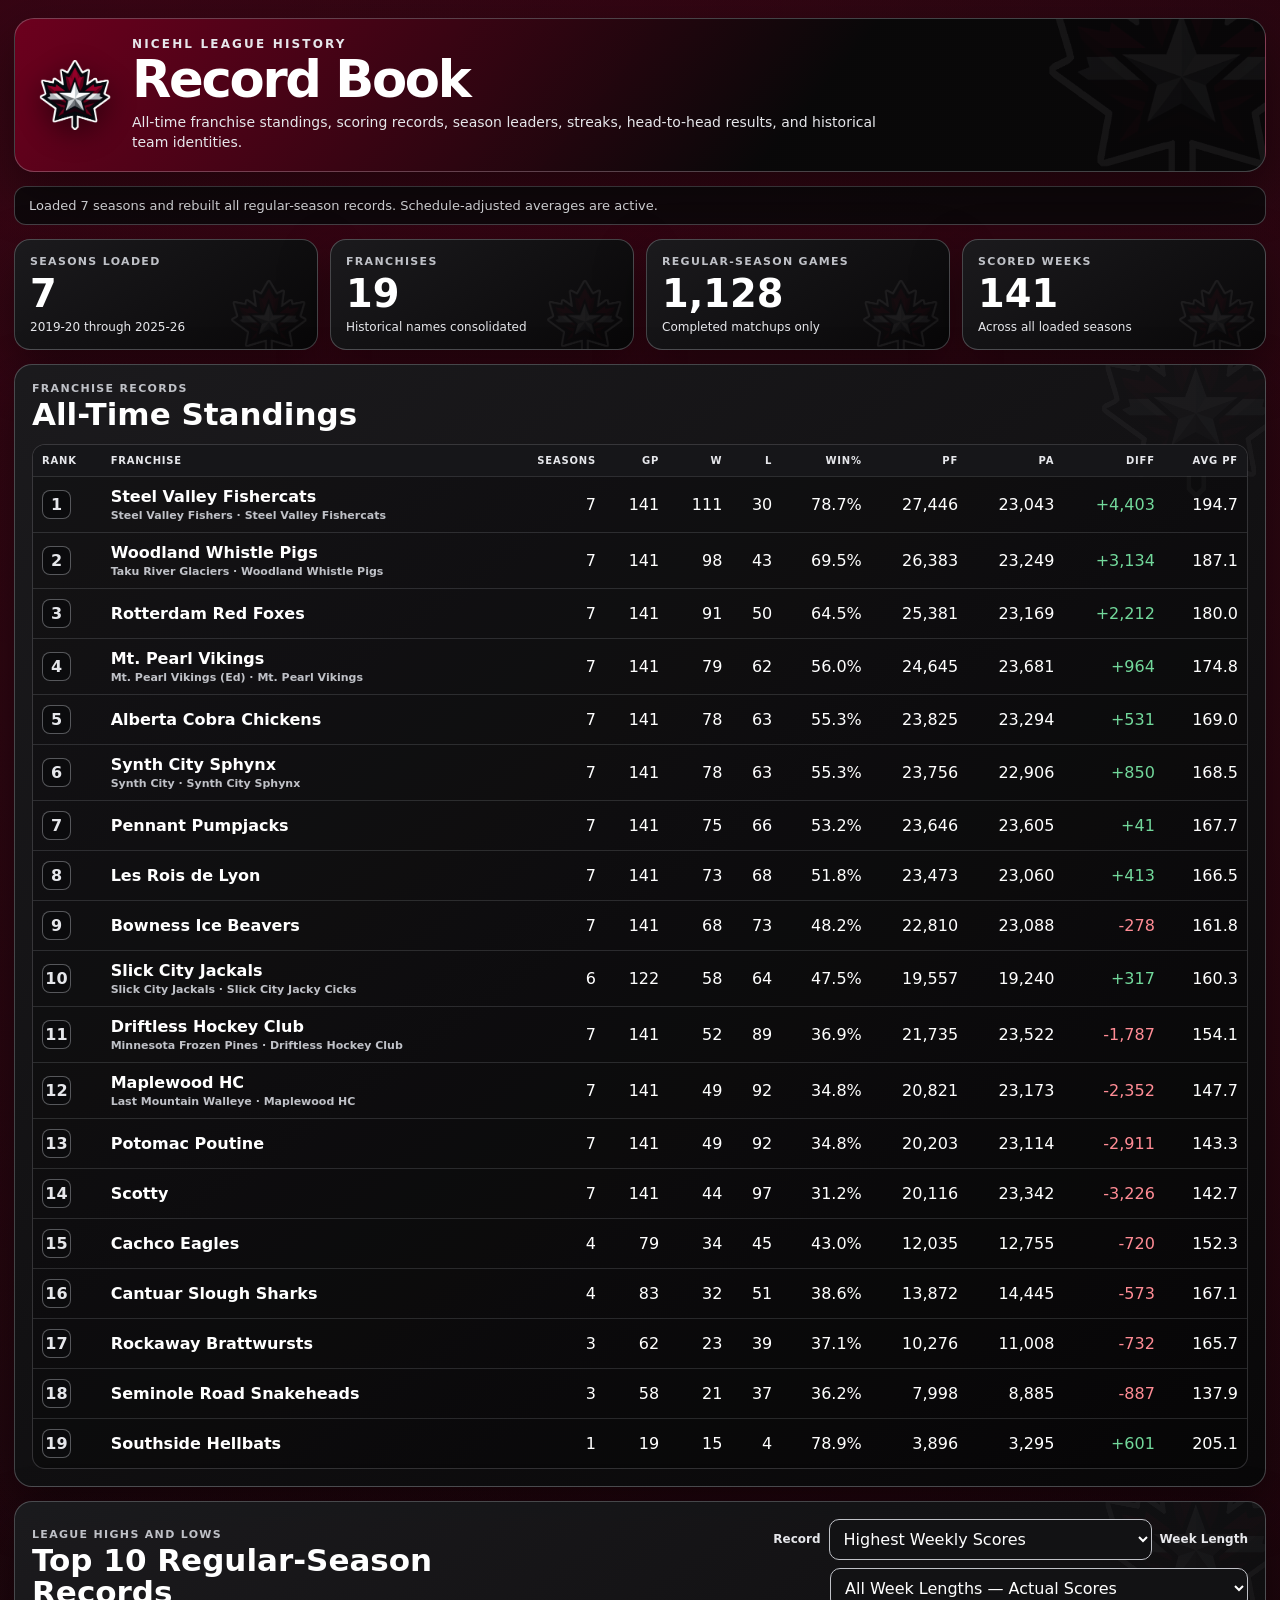
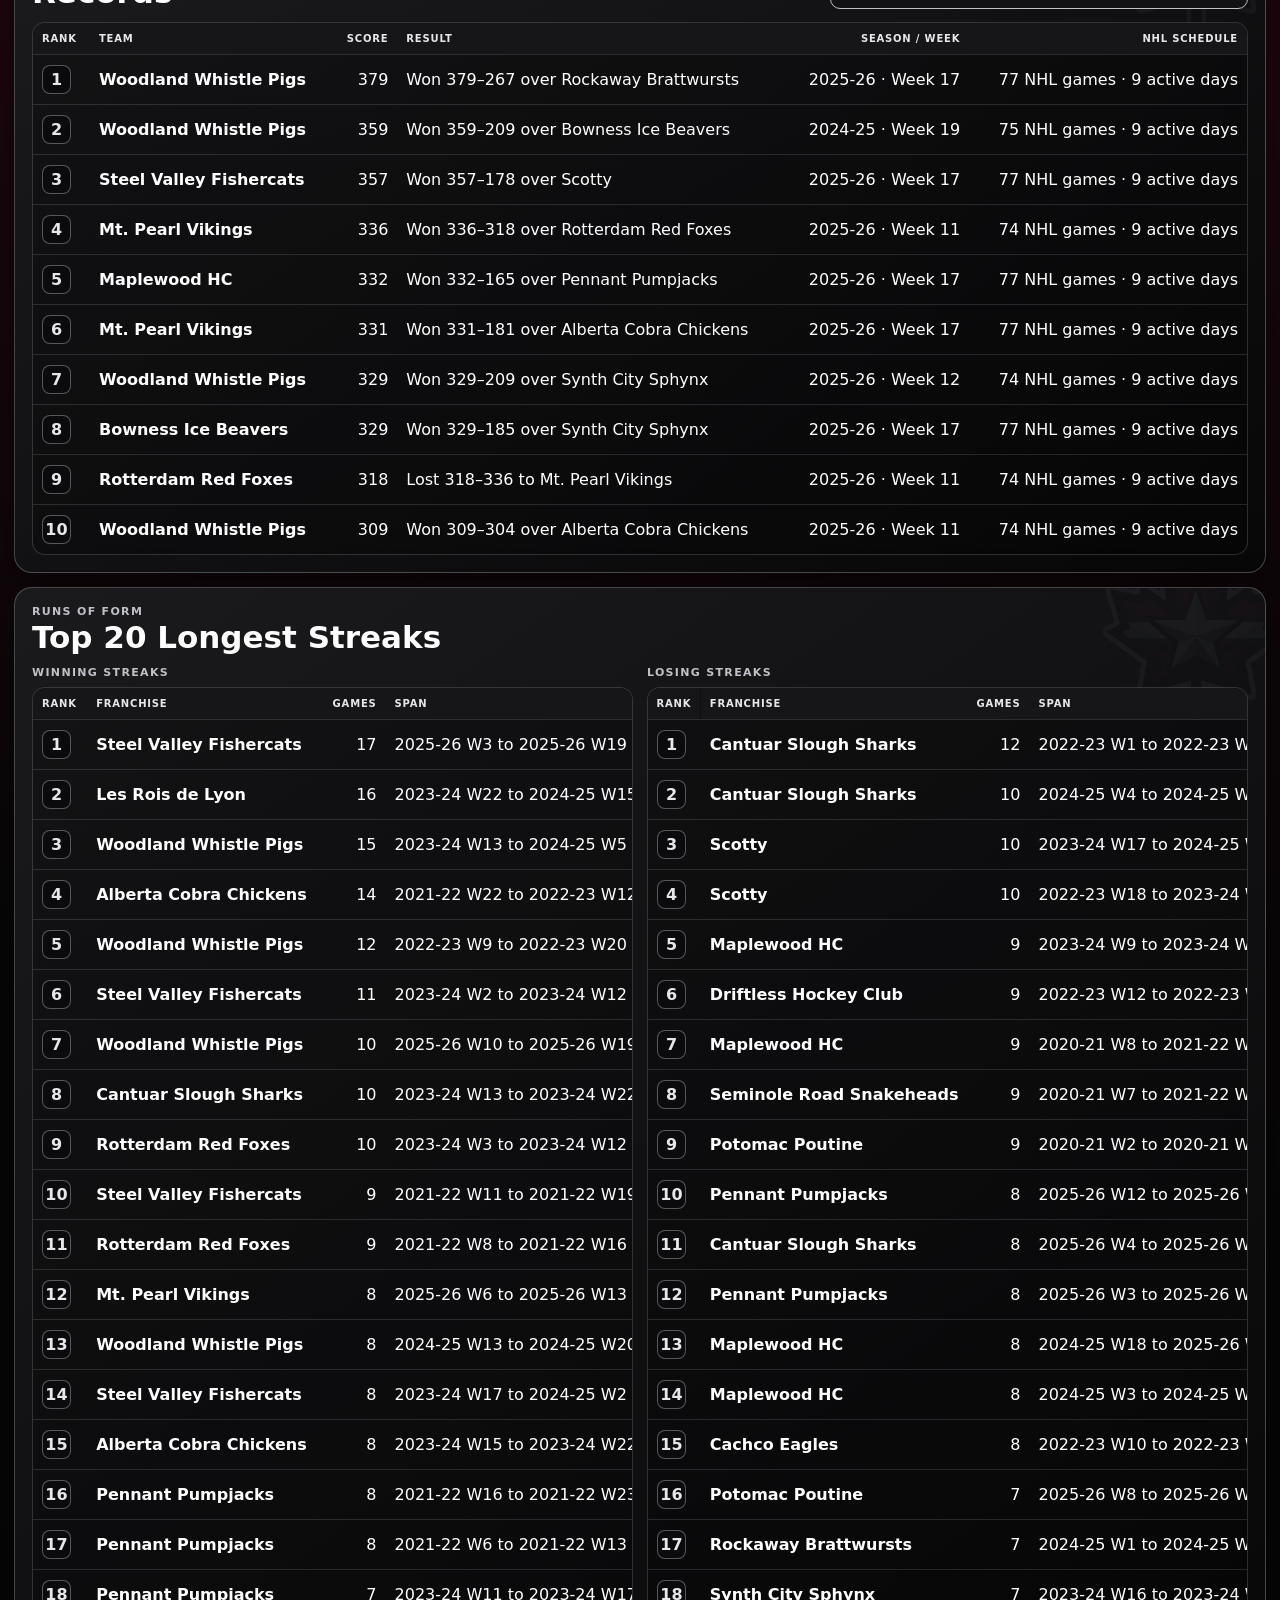
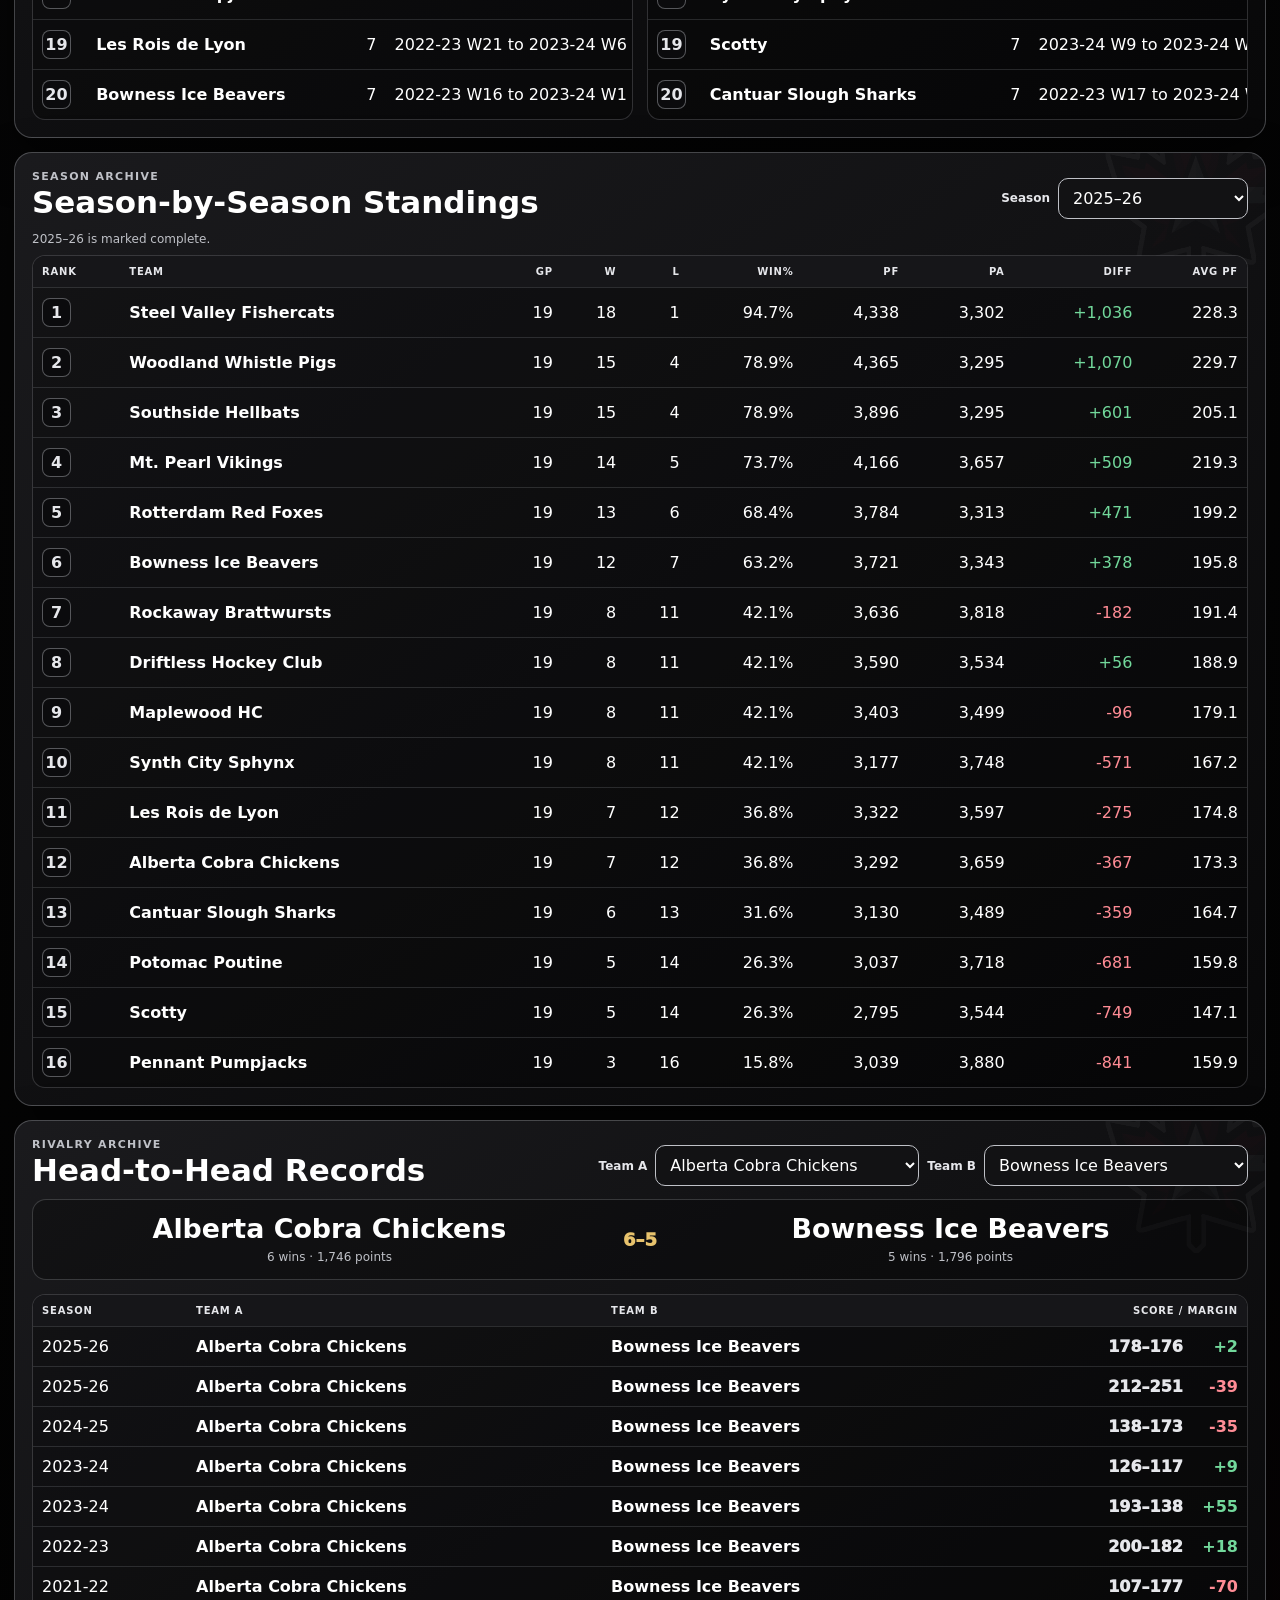
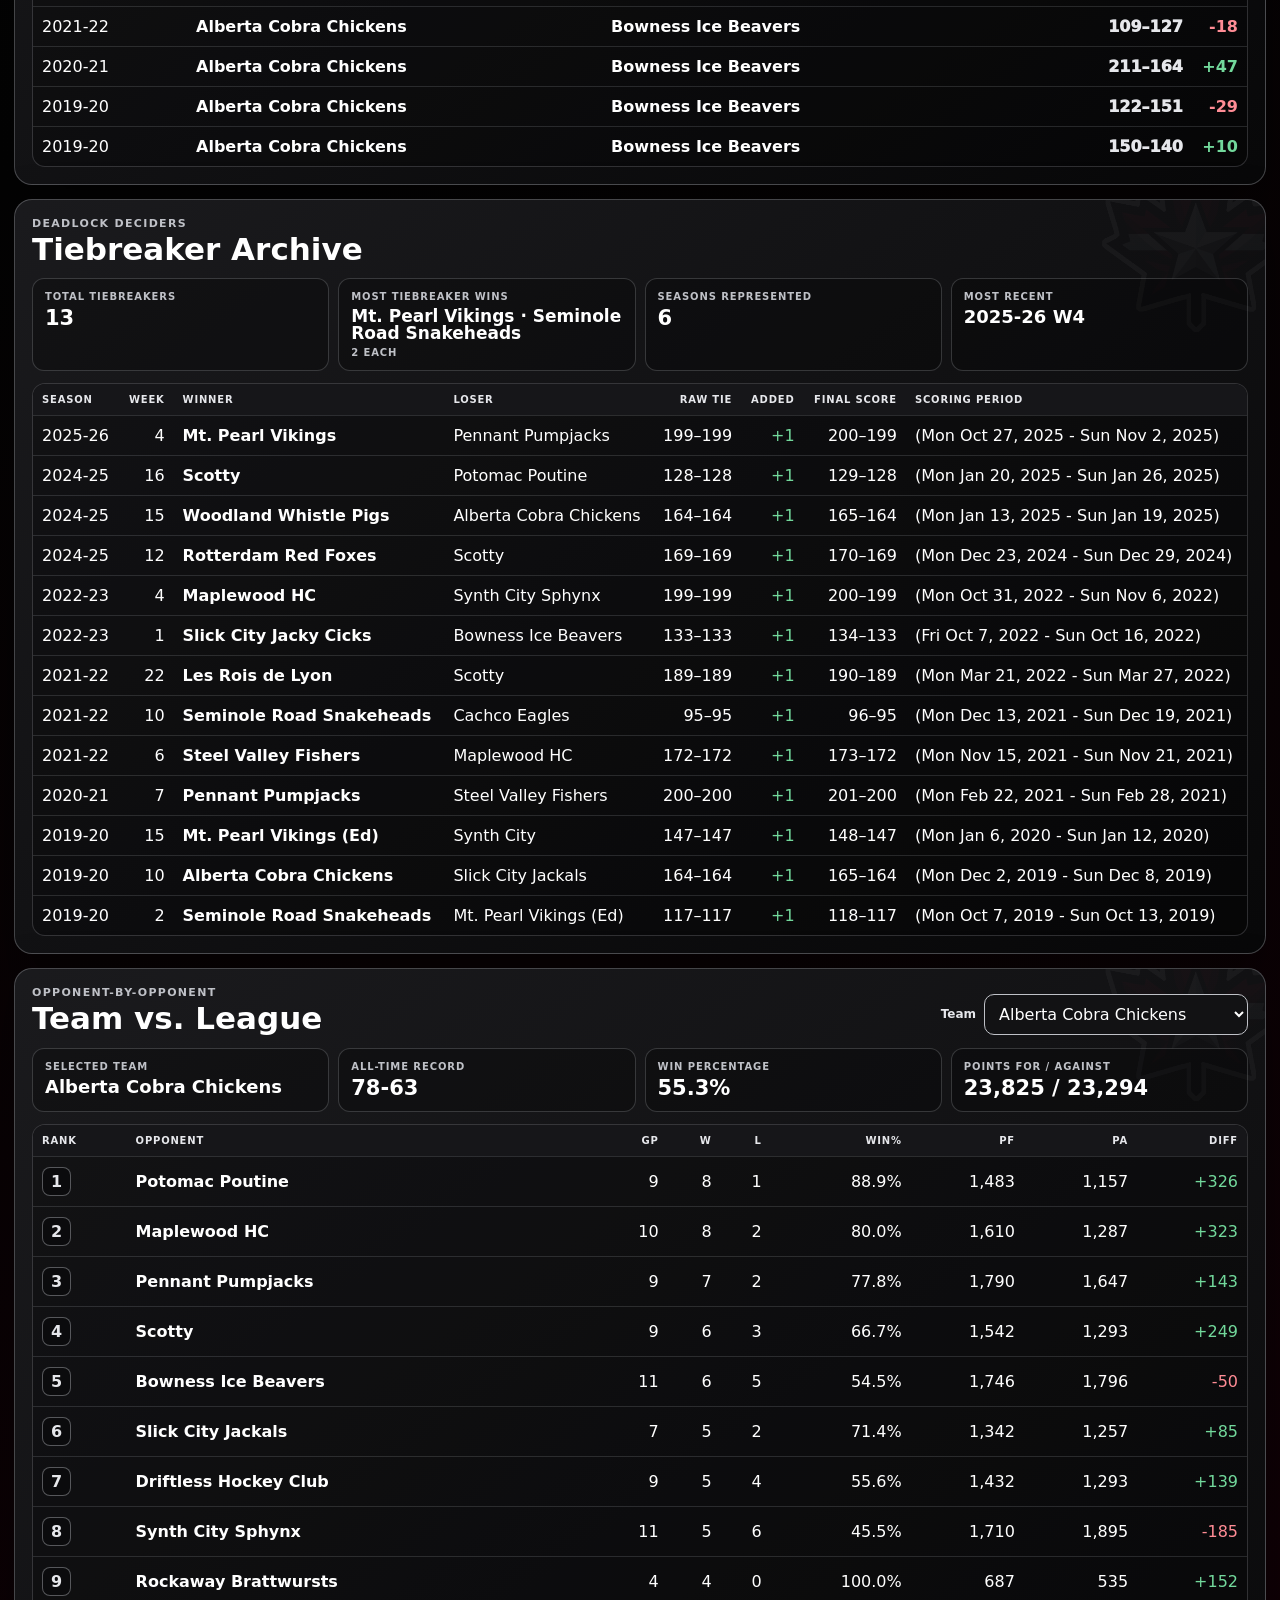
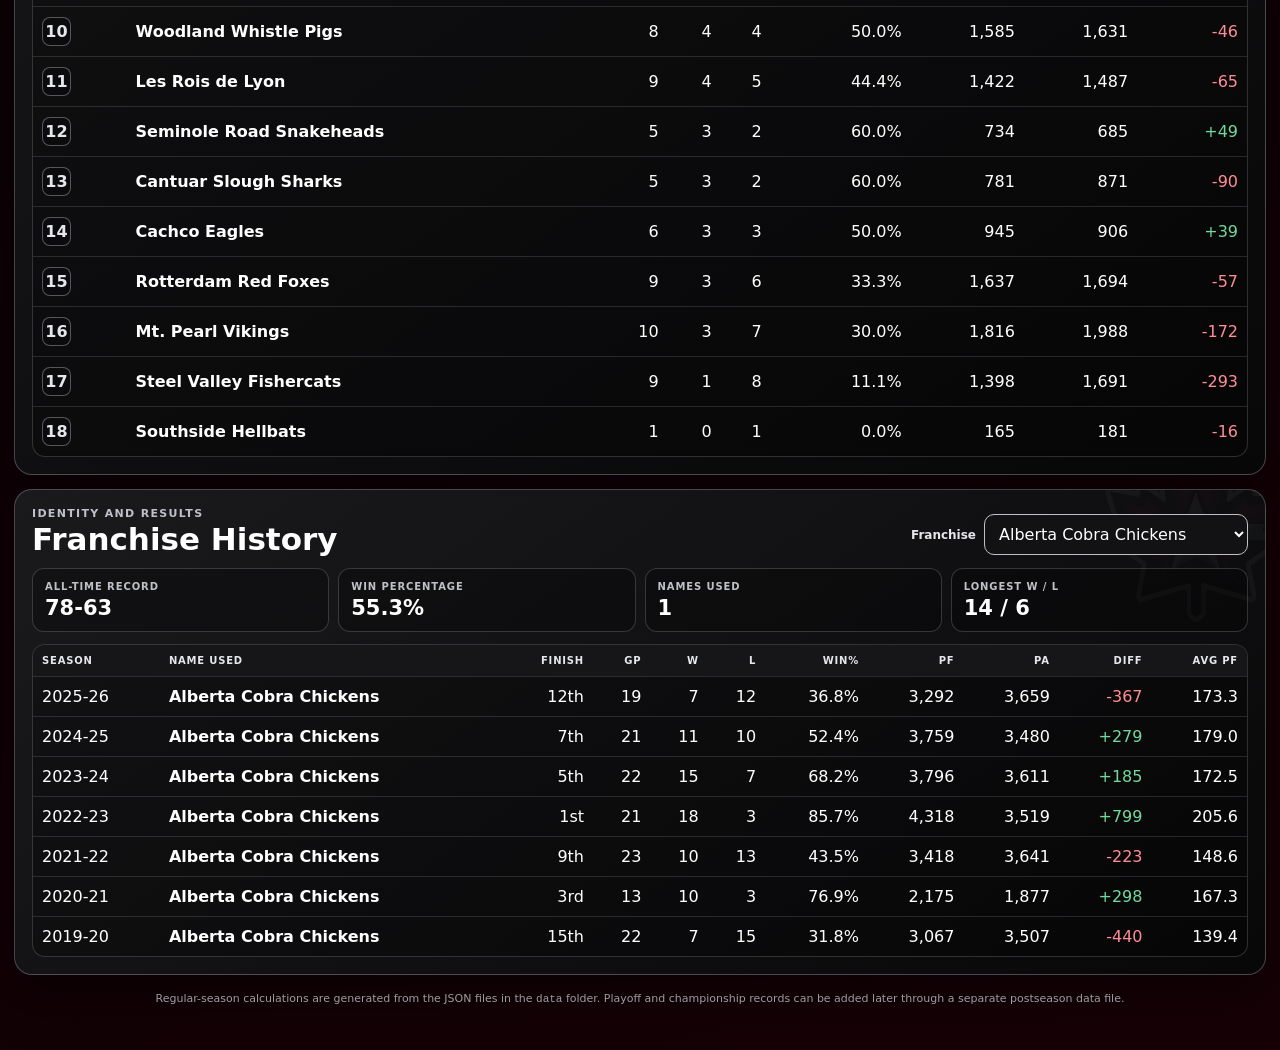
==== commit 196034b9: "Update index.html" ====
--- a/index.html
+++ b/index.html
@@ -380,17 +380,25 @@
       color: var(--white);
     }
 
-    .team-score-inline {
+    .matchup-result-inline {
       display: inline-flex;
       align-items: baseline;
-      gap: 9px;
+      justify-content: flex-end;
+      gap: 13px;
+      min-width: 130px;
       white-space: nowrap;
-    }
-
-    .team-score-inline .score {
+      font-variant-numeric: tabular-nums;
+    }
+
+    .matchup-result-inline .score {
       color: var(--silver-light);
       font-weight: 950;
-      font-variant-numeric: tabular-nums;
+    }
+
+    .matchup-result-inline .margin {
+      min-width: 42px;
+      text-align: right;
+      font-weight: 850;
     }
 
     .historical-name {
@@ -665,7 +673,7 @@
           <label for="weekLengthSelect" id="weekLengthLabel">Week Length</label>
           <select id="weekLengthSelect">
             <option value="all">All Week Lengths — Actual Scores</option>
-            <option value="normalized">All Weeks — 7-Day Average</option>
+            <option value="normalized">All Weeks — Schedule-Adjusted 7-Day Average</option>
             <option value="short">Fewer than 7 Days</option>
             <option value="standard">Exactly 7 Days</option>
             <option value="long">More than 7 Days</option>
@@ -761,7 +769,7 @@
               <th>Season</th>
               <th class="team-column">Team A</th>
               <th class="team-column">Team B</th>
-              <th>Margin</th>
+              <th>Score / Margin</th>
             </tr>
           </thead>
           <tbody id="headToHeadBody"></tbody>
@@ -871,6 +879,7 @@
     const app = {
       manifest: null,
       franchiseData: null,
+      scheduleVolume: null,
       seasons: [],
       games: [],
       franchiseById: new Map(),
@@ -888,9 +897,10 @@
       const status = document.getElementById("status");
 
       try {
-        const [manifestResult, franchiseResult] = await Promise.allSettled([
+        const [manifestResult, franchiseResult, scheduleResult] = await Promise.allSettled([
           fetchJson("./data/seasons.json"),
-          fetchJson("./data/franchises.json")
+          fetchJson("./data/franchises.json"),
+          fetchJson("./data/nhl-schedule-volume.json")
         ]);
 
         app.manifest = manifestResult.status === "fulfilled"
@@ -900,6 +910,10 @@
         app.franchiseData = franchiseResult.status === "fulfilled"
           ? franchiseResult.value
           : FALLBACK_FRANCHISES;
+
+        app.scheduleVolume = scheduleResult.status === "fulfilled"
+          ? scheduleResult.value
+          : null;
 
         buildFranchiseMaps();
 
@@ -939,9 +953,15 @@
         attachEvents();
         renderAll();
 
-        status.textContent = missing
-          ? `Loaded ${app.seasons.length} seasons. ${missing} manifest file${missing === 1 ? "" : "s"} could not be loaded and were skipped.`
-          : `Loaded ${app.seasons.length} seasons and rebuilt all regular-season records.`;
+        const scheduleMessage = app.scheduleVolume
+          ? " Schedule-adjusted averages are active."
+          : " Schedule-volume data could not be loaded; adjusted averages are unavailable.";
+
+        status.textContent = (
+          missing
+            ? `Loaded ${app.seasons.length} seasons. ${missing} manifest file${missing === 1 ? "" : "s"} could not be loaded and were skipped.`
+            : `Loaded ${app.seasons.length} seasons and rebuilt all regular-season records.`
+        ) + scheduleMessage;
       } catch (error) {
         console.error(error);
         status.classList.add("error");
@@ -1067,25 +1087,62 @@
       return `${days} day${days === 1 ? "" : "s"}`;
     }
 
-    function sevenDayEquivalent(value, days) {
+    function scheduleAdjustedEquivalent(value, item) {
       const number = Number(value);
-      const length = Number(days);
-      if (!Number.isFinite(number) || !Number.isFinite(length) || length <= 0) {
+      const nhlGames = Number(item?.nhlGames);
+      const normalGames = Number(item?.normalSevenDayGames);
+
+      if (
+        !Number.isFinite(number) ||
+        !Number.isFinite(nhlGames) ||
+        !Number.isFinite(normalGames) ||
+        nhlGames <= 0 ||
+        normalGames <= 0
+      ) {
         return null;
       }
-      return number / length * 7;
+
+      return number * normalGames / nhlGames;
+    }
+
+    function hasScheduleVolume(item) {
+      return (
+        Number.isFinite(Number(item?.nhlGames)) &&
+        Number(item?.nhlGames) > 0 &&
+        Number.isFinite(Number(item?.normalSevenDayGames)) &&
+        Number(item?.normalSevenDayGames) > 0
+      );
     }
 
     function recordScore(item, normalized) {
       return normalized
-        ? sevenDayEquivalent(item.score, item.weekLengthDays)
+        ? scheduleAdjustedEquivalent(item.score, item)
         : item.score;
     }
 
     function recordOpponentScore(item, normalized) {
       return normalized
-        ? sevenDayEquivalent(item.opponentScore, item.weekLengthDays)
+        ? scheduleAdjustedEquivalent(item.opponentScore, item)
         : item.opponentScore;
+    }
+
+    function scheduleVolumeLabel(item) {
+      if (!hasScheduleVolume(item)) {
+        return `${weekLengthLabel(item.weekLengthDays)} · schedule unavailable`;
+      }
+
+      return `${item.nhlGames} NHL games · ${item.activeNhlDays} active days`;
+    }
+
+    function scheduleVolumeTitle(item) {
+      if (!hasScheduleVolume(item)) return item.dateRange || "";
+
+      return [
+        item.dateRange,
+        `${item.nhlGames} NHL games in this scoring period`,
+        `${item.activeNhlDays} days with NHL games`,
+        `${formatNumber(item.normalSevenDayGames, 1)} games in a normal seven-day period`
+      ].join(" · ");
     }
 
     function recordMargin(item, normalized) {
@@ -1109,6 +1166,15 @@
           const dateRange = String(week?.dateRange || "");
           const weekLengthDays = getWeekLengthDays(dateRange);
           const weekLengthCategory = getWeekLengthCategory(weekLengthDays);
+          const scheduleSeason = app.scheduleVolume?.seasons?.[season] || null;
+          const schedulePeriod = scheduleSeason?.periods?.[String(period)] || null;
+          const nhlGames = Number(schedulePeriod?.nhlGames);
+          const activeNhlDays = Number(schedulePeriod?.activeNhlDays);
+          const inactiveNhlDays = Number(schedulePeriod?.inactiveNhlDays);
+          const normalSevenDayGames = Number(
+            schedulePeriod?.normalSevenDayGames ?? scheduleSeason?.normalSevenDayGames
+          );
+          const scheduleAdjustmentFactor = Number(schedulePeriod?.adjustmentFactor);
 
           matchups.forEach((matchup, matchupIndex) => {
             const awayScore = scoreOf(matchup?.away);
@@ -1132,6 +1198,11 @@
               dateRange,
               weekLengthDays,
               weekLengthCategory,
+              nhlGames,
+              activeNhlDays,
+              inactiveNhlDays,
+              normalSevenDayGames,
+              scheduleAdjustmentFactor,
               awayName,
               homeName,
               awayFranchiseId: resolveFranchiseId(awayName),
@@ -1510,6 +1581,11 @@
           dateRange: game.dateRange,
           weekLengthDays: game.weekLengthDays,
           weekLengthCategory: game.weekLengthCategory,
+          nhlGames: game.nhlGames,
+          activeNhlDays: game.activeNhlDays,
+          inactiveNhlDays: game.inactiveNhlDays,
+          normalSevenDayGames: game.normalSevenDayGames,
+          scheduleAdjustmentFactor: game.scheduleAdjustmentFactor,
           game
         },
         {
@@ -1524,6 +1600,11 @@
           dateRange: game.dateRange,
           weekLengthDays: game.weekLengthDays,
           weekLengthCategory: game.weekLengthCategory,
+          nhlGames: game.nhlGames,
+          activeNhlDays: game.activeNhlDays,
+          inactiveNhlDays: game.inactiveNhlDays,
+          normalSevenDayGames: game.normalSevenDayGames,
+          scheduleAdjustmentFactor: game.scheduleAdjustmentFactor,
           game
         }
       ]);
@@ -1536,9 +1617,11 @@
       const selectedWeekLength = weekLengthSelect?.value || "all";
       const normalized = selectedWeekLength === "normalized";
       const allSides = weeklySides();
-      const sides = selectedWeekLength === "all" || normalized
-        ? allSides
-        : allSides.filter(item => item.weekLengthCategory === selectedWeekLength);
+      const sides = normalized
+        ? allSides.filter(hasScheduleVolume)
+        : selectedWeekLength === "all"
+          ? allSides
+          : allSides.filter(item => item.weekLengthCategory === selectedWeekLength);
 
       const completedSeasonIds = new Set(
         app.seasons
@@ -1567,7 +1650,7 @@
 
       const weeklyDefinitions = {
         highestWeeklyScore: {
-          label: normalized ? "7-Day Avg" : "Score",
+          label: normalized ? "Sched. 7-Day Avg" : "Score",
           rows: sides.slice().sort((a, b) =>
             scoreValue(b) - scoreValue(a) ||
             opponentValue(b) - opponentValue(a) ||
@@ -1578,7 +1661,7 @@
           detail: item => `${item.season} · Week ${item.period}`
         },
         lowestWeeklyScore: {
-          label: normalized ? "7-Day Avg" : "Score",
+          label: normalized ? "Sched. 7-Day Avg" : "Score",
           rows: sides.slice().sort((a, b) =>
             scoreValue(a) - scoreValue(b) ||
             opponentValue(a) - opponentValue(b) ||
@@ -1589,7 +1672,7 @@
           detail: item => `${item.season} · Week ${item.period}`
         },
         biggestWin: {
-          label: normalized ? "7-Day Margin" : "Margin",
+          label: normalized ? "Sched. 7-Day Margin" : "Margin",
           rows: sides
             .filter(item => item.score > item.opponentScore)
             .sort((a, b) =>
@@ -1604,7 +1687,7 @@
           detail: item => `${item.season} · Week ${item.period}`
         },
         closestWin: {
-          label: normalized ? "7-Day Margin" : "Margin",
+          label: normalized ? "Sched. 7-Day Margin" : "Margin",
           rows: sides
             .filter(item => item.score > item.opponentScore)
             .sort((a, b) =>
@@ -1619,7 +1702,7 @@
           detail: item => `${item.season} · Week ${item.period}`
         },
         mostPointsInLoss: {
-          label: normalized ? "7-Day Avg" : "Score",
+          label: normalized ? "Sched. 7-Day Avg" : "Score",
           rows: sides
             .filter(item => item.score < item.opponentScore)
             .sort((a, b) =>
@@ -1634,7 +1717,7 @@
           detail: item => `${item.season} · Week ${item.period}`
         },
         leastPointsInWin: {
-          label: normalized ? "7-Day Avg" : "Score",
+          label: normalized ? "Sched. 7-Day Avg" : "Score",
           rows: sides
             .filter(item => item.score > item.opponentScore)
             .sort((a, b) =>
@@ -1741,7 +1824,7 @@
           <th>${escapeHtml(definition.label)}</th>
           <th class="team-column">Result</th>
           <th>Season / Week</th>
-          <th>Length</th>
+          <th>NHL Schedule</th>
         </tr>
       `;
 
@@ -1753,7 +1836,7 @@
               <td>${escapeHtml(definition.value(item))}</td>
               <td class="team-column">${escapeHtml(definition.result(item))}</td>
               <td>${escapeHtml(definition.detail(item))}</td>
-              <td title="${escapeHtml(item.dateRange)}">${escapeHtml(weekLengthLabel(item.weekLengthDays))}</td>
+              <td title="${escapeHtml(scheduleVolumeTitle(item))}">${escapeHtml(scheduleVolumeLabel(item))}</td>
             </tr>
           `).join("")
         : `<tr><td colspan="6" class="empty">No qualifying weekly records are available for this week length.</td></tr>`;
@@ -1928,19 +2011,14 @@
             return `
               <tr>
                 <td>${escapeHtml(game.season)}</td>
-                <td class="team-column">
-                  <span class="team-score-inline">
-                    <span class="team-name">${escapeHtml(nameA)}</span>
-                    <span class="score">${formatNumber(scoreA)}</span>
+                <td class="team-column"><span class="team-name">${escapeHtml(nameA)}</span></td>
+                <td class="team-column"><span class="team-name">${escapeHtml(nameB)}</span></td>
+                <td>
+                  <span class="matchup-result-inline">
+                    <span class="score">${formatNumber(scoreA)}–${formatNumber(scoreB)}</span>
+                    <span class="margin ${numberClass(diff)}">${formatSigned(diff)}</span>
                   </span>
                 </td>
-                <td class="team-column">
-                  <span class="team-score-inline">
-                    <span class="team-name">${escapeHtml(nameB)}</span>
-                    <span class="score">${formatNumber(scoreB)}</span>
-                  </span>
-                </td>
-                <td class="${numberClass(diff)}">${formatSigned(diff)}</td>
               </tr>
             `;
           }).join("")
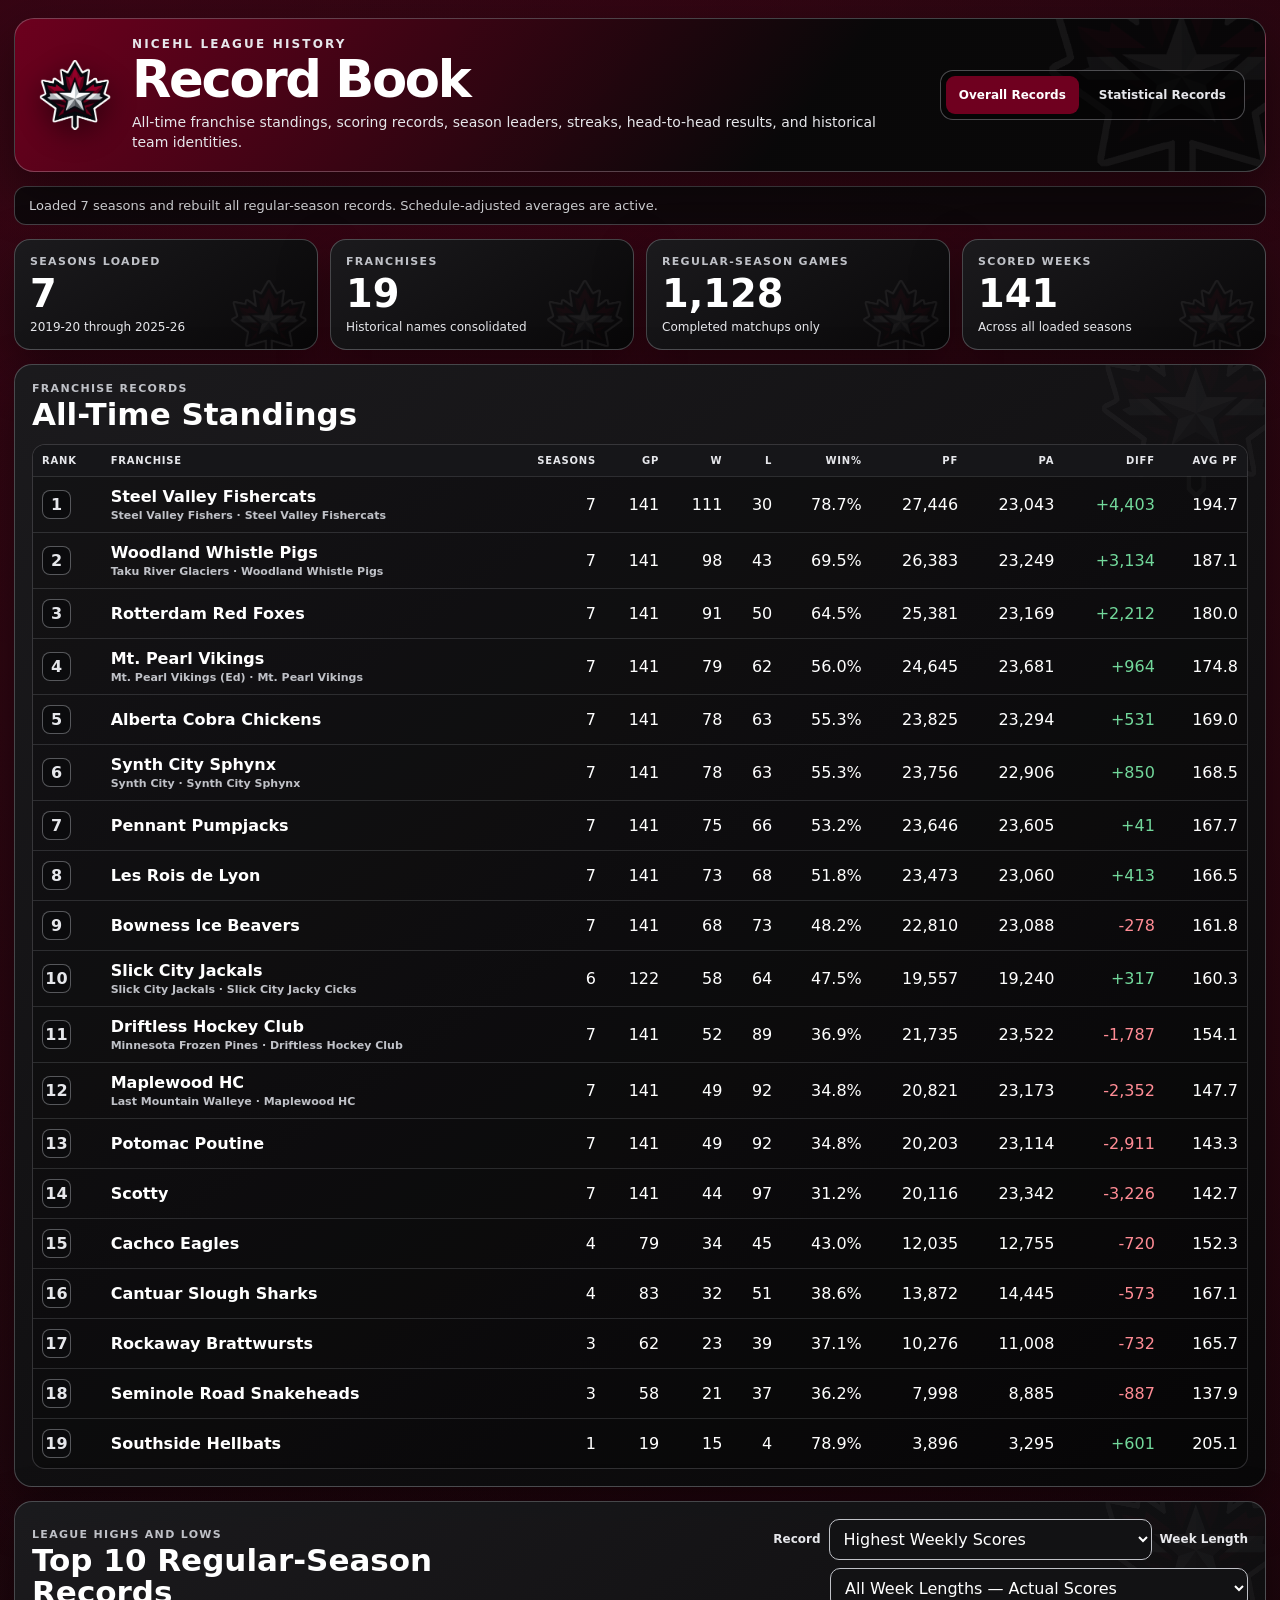
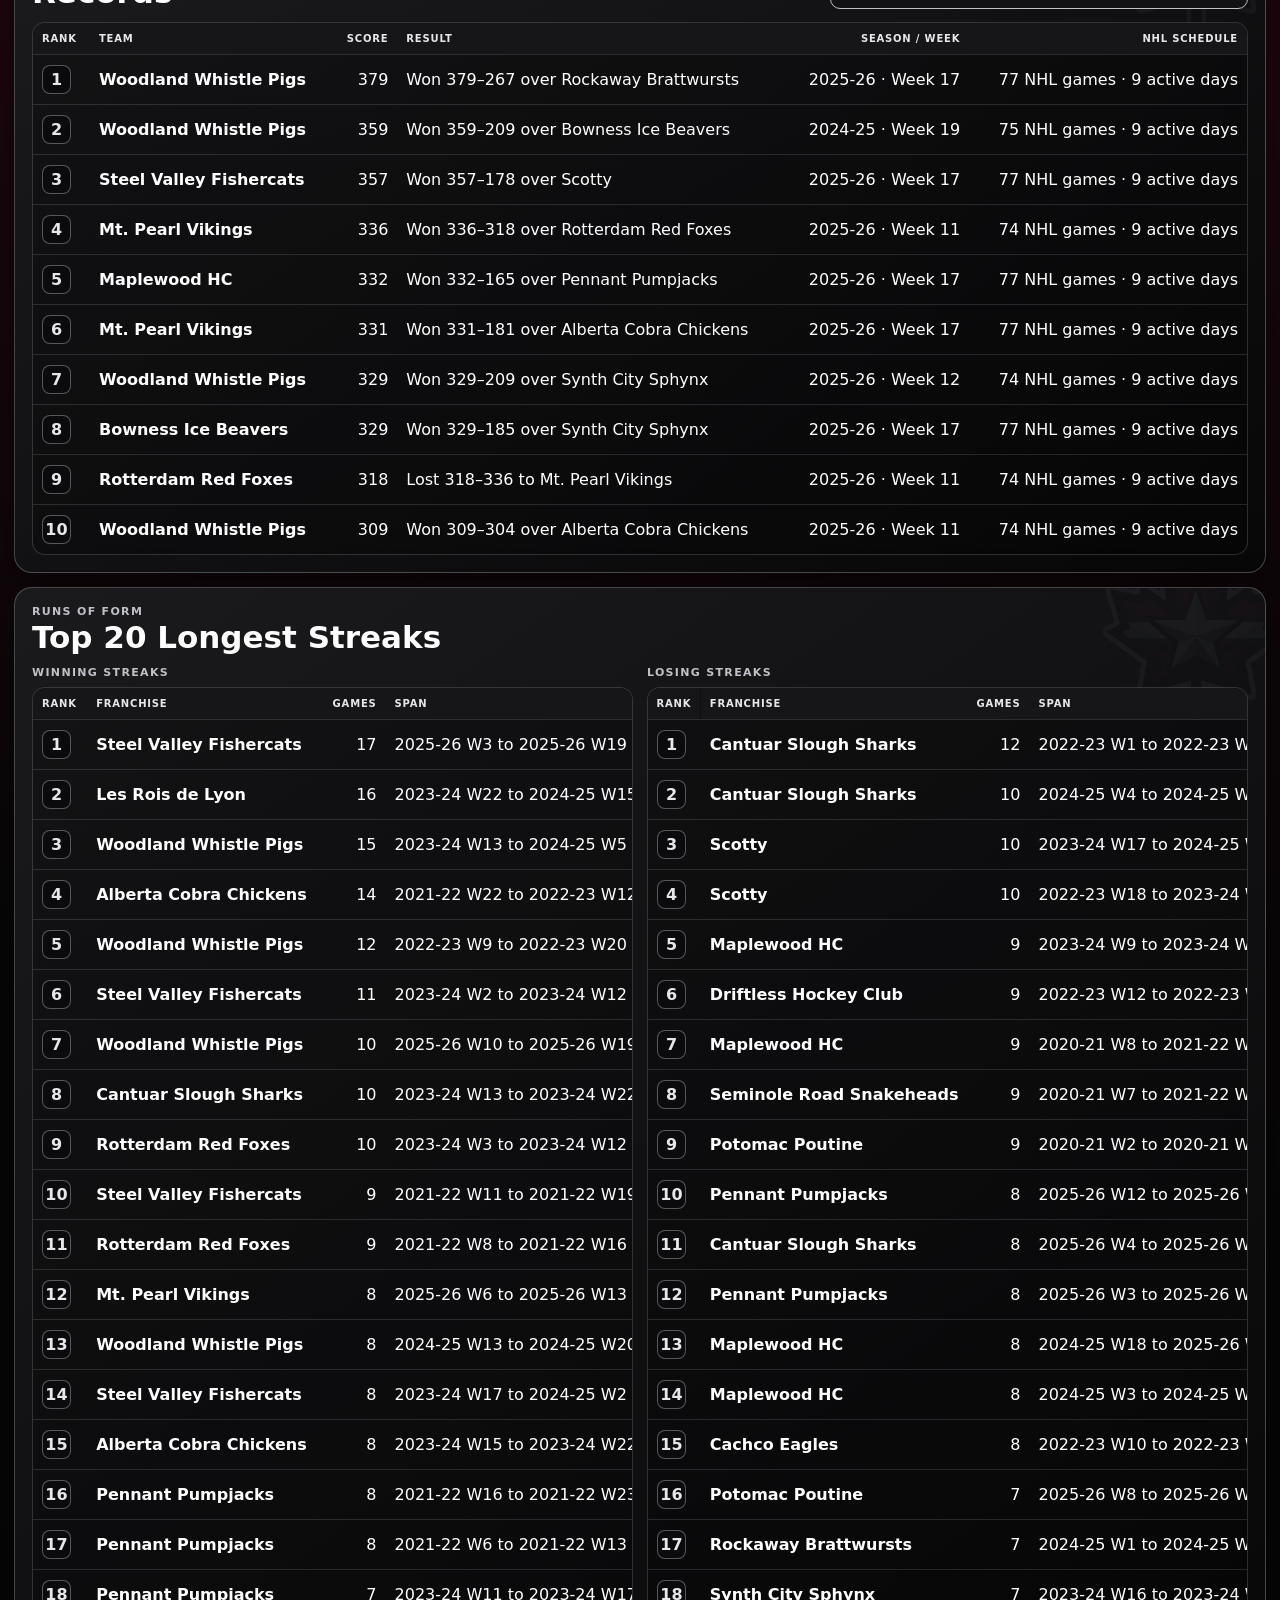
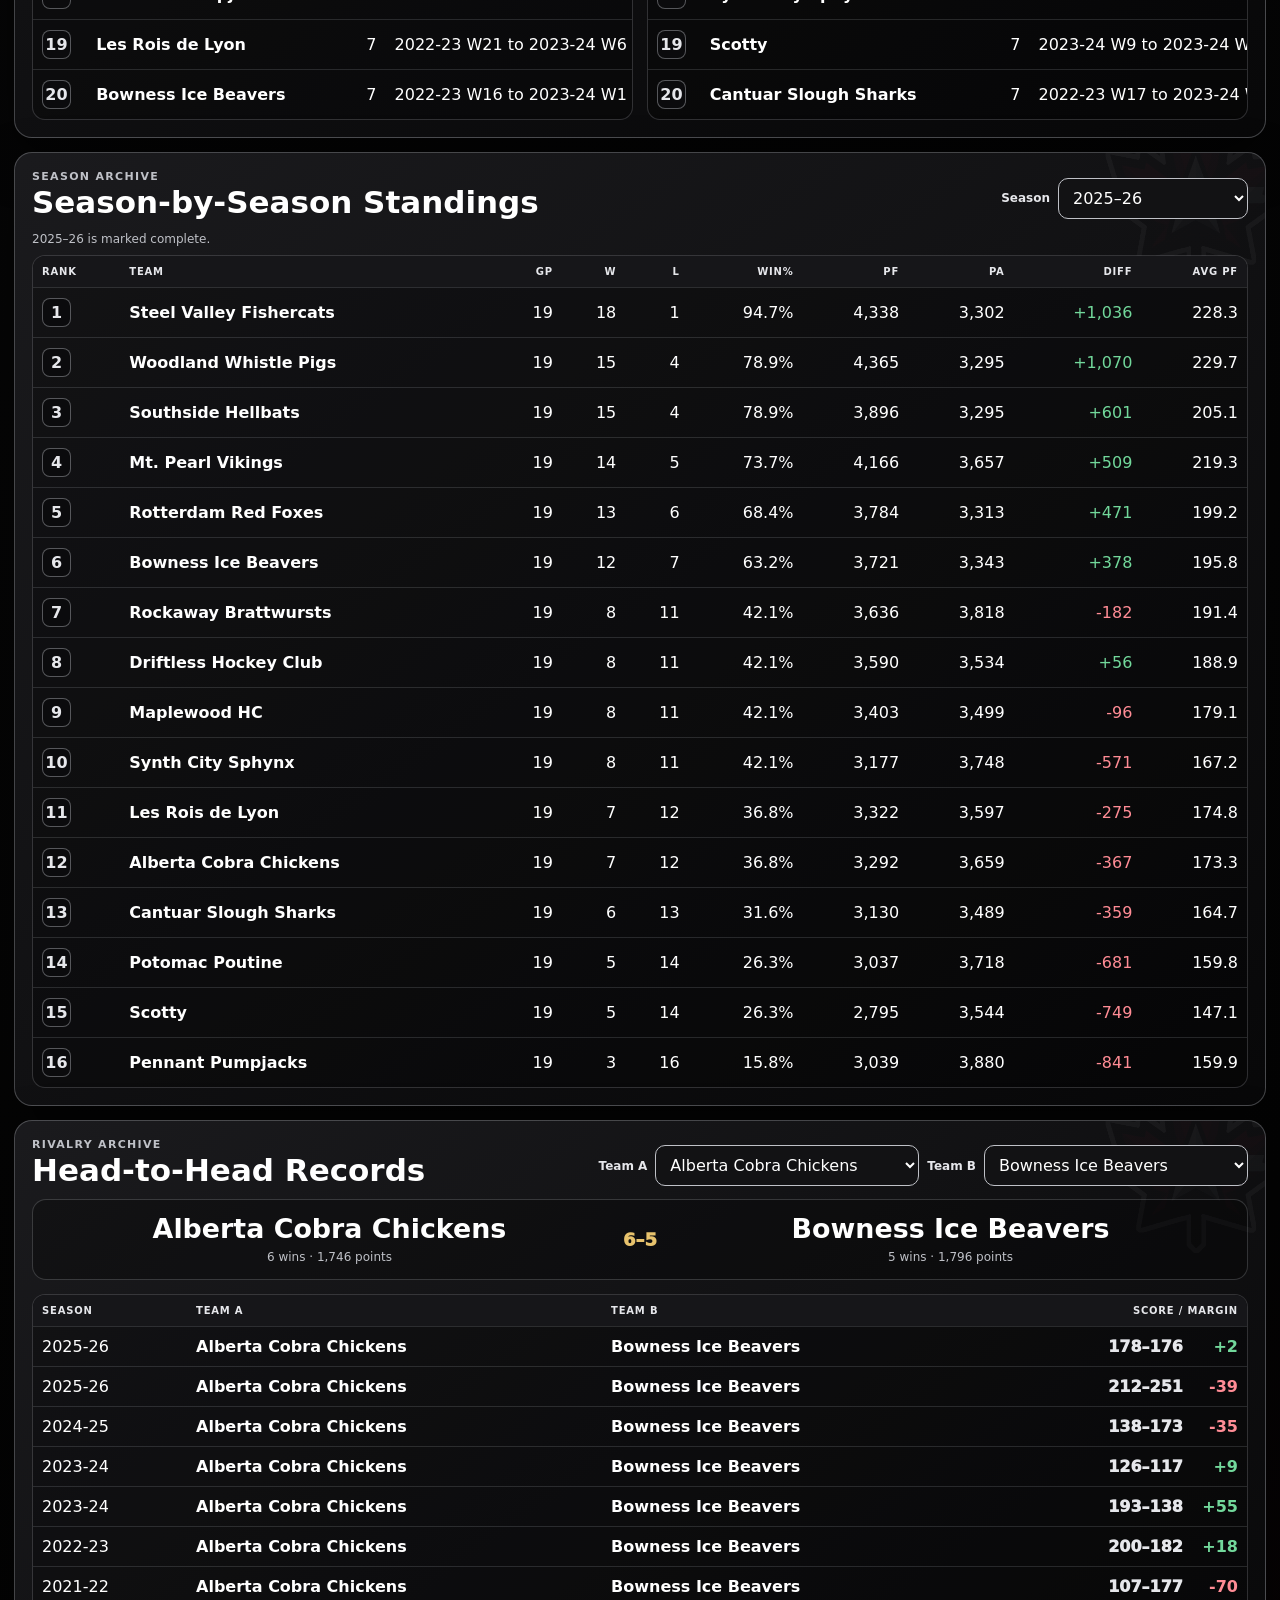
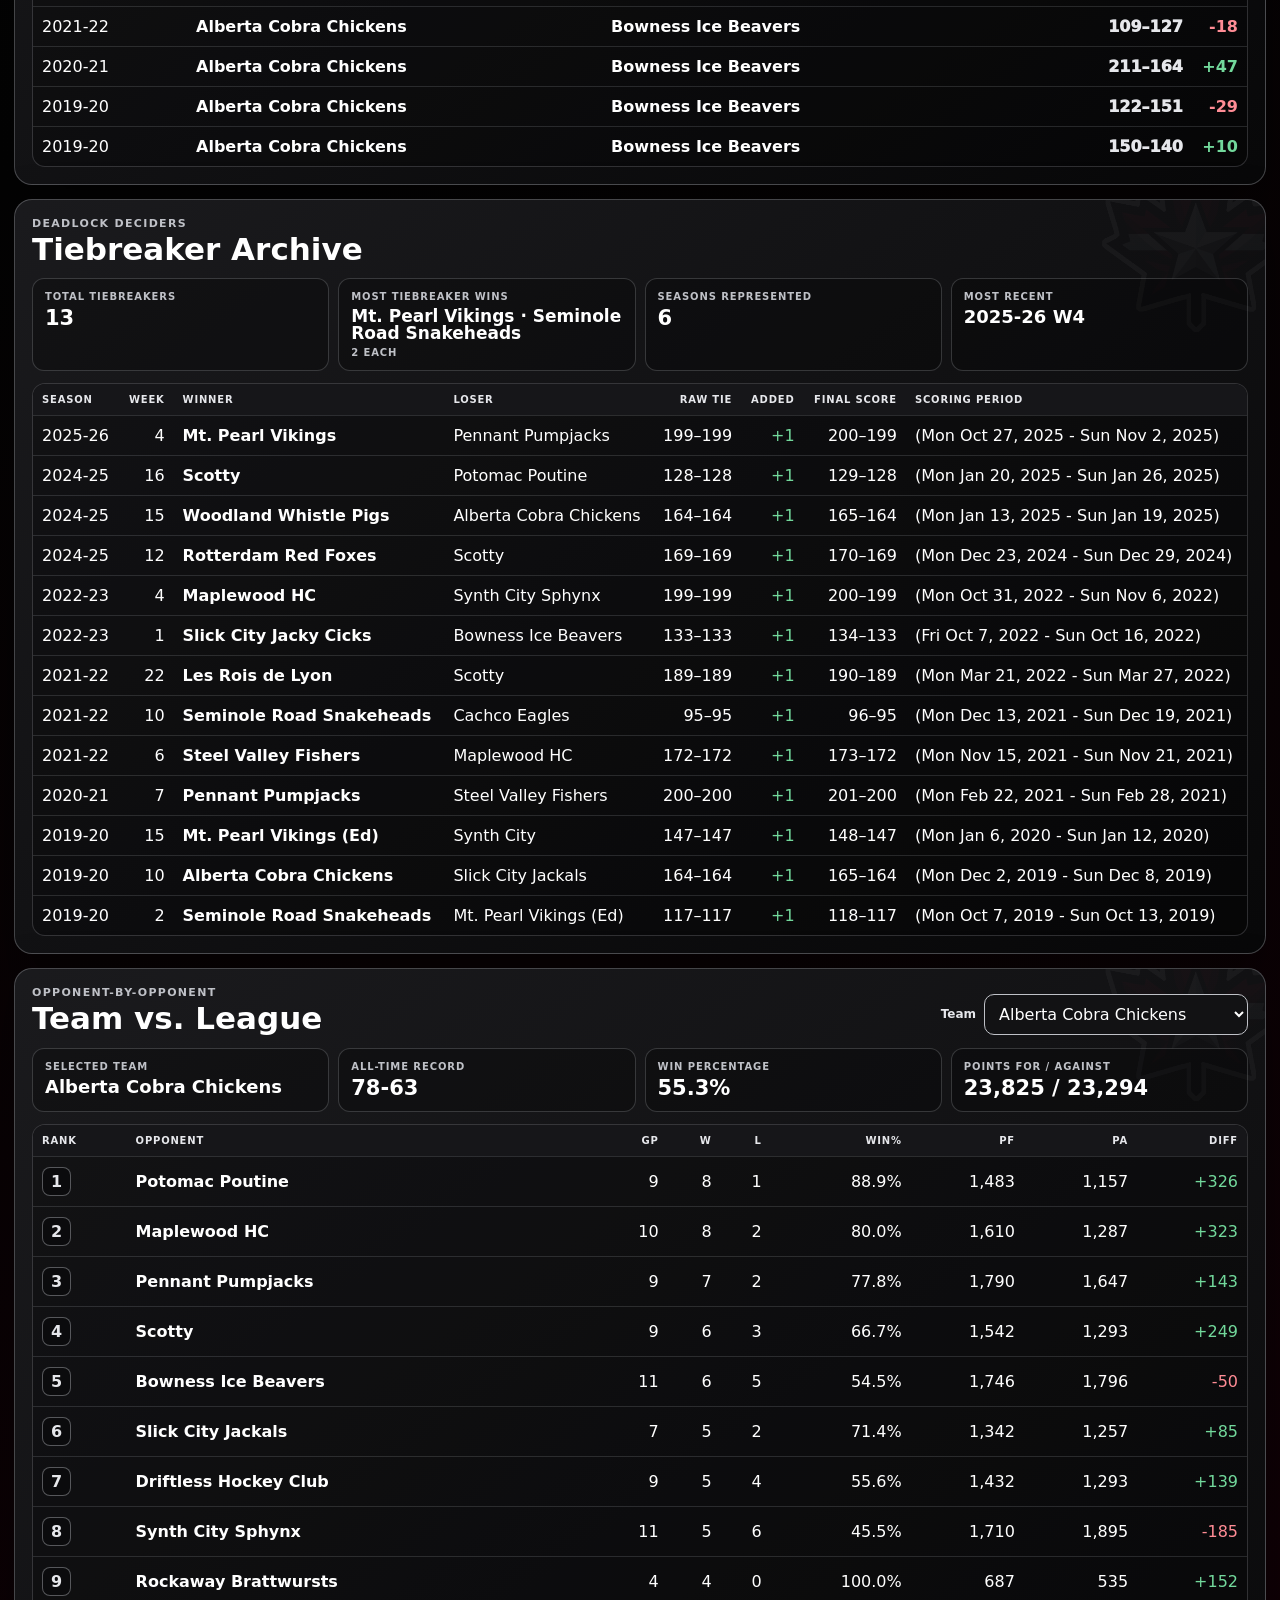
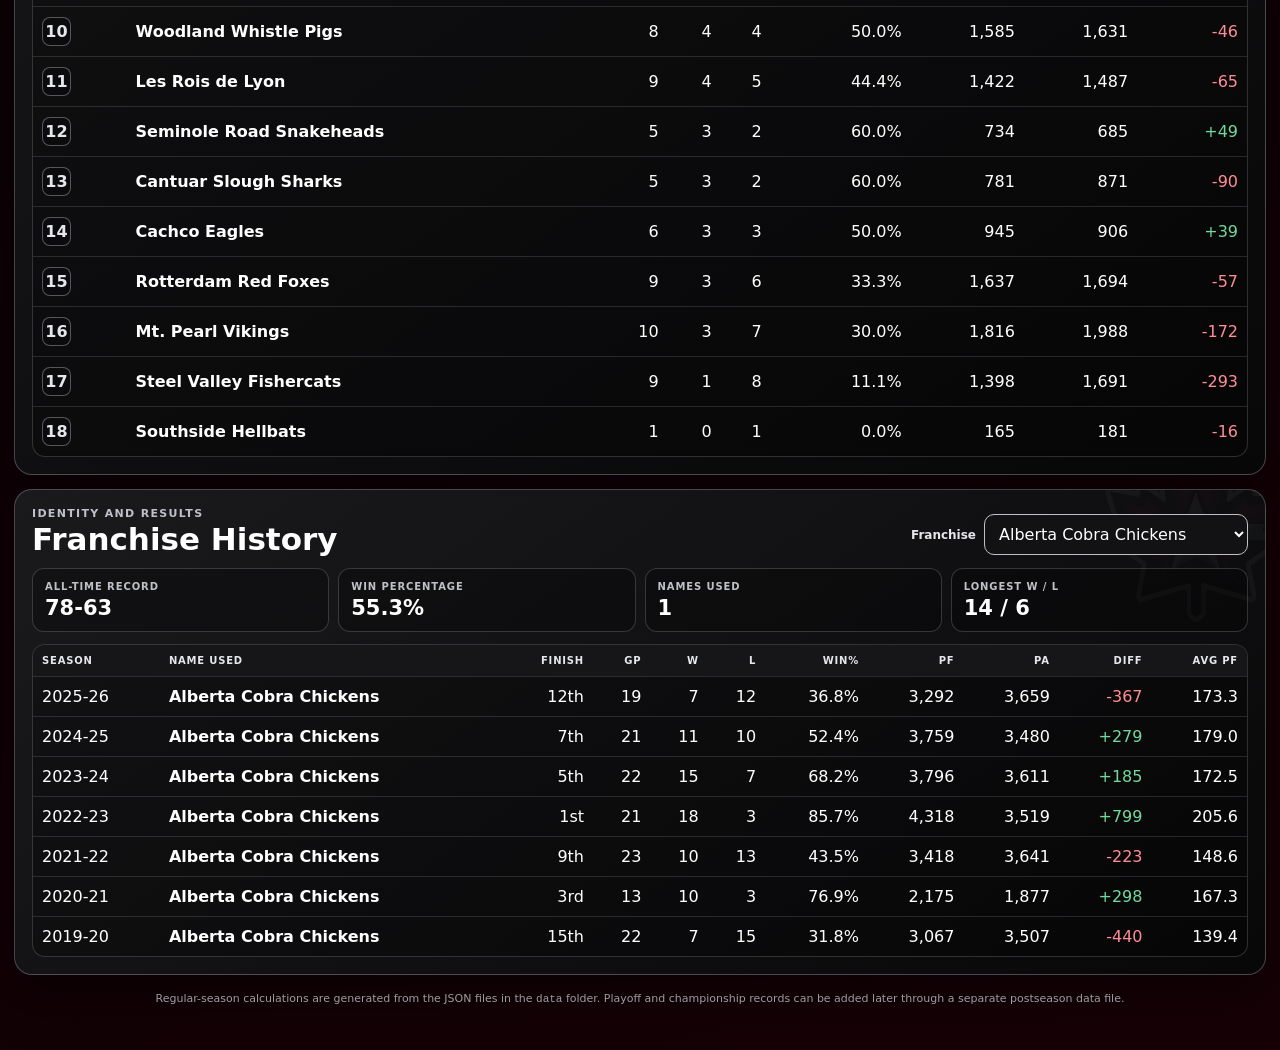
==== commit 197e9c7c: "Update index.html" ====
--- a/index.html
+++ b/index.html
@@ -154,6 +154,38 @@
       background: var(--burgundy);
     }
 
+
+    .page-tabs {
+      position: relative;
+      z-index: 1;
+      display: inline-flex;
+      align-items: center;
+      gap: 7px;
+      padding: 5px;
+      border: 1px solid rgba(191, 193, 199, 0.38);
+      border-radius: 13px;
+      background: rgba(5, 5, 5, 0.58);
+    }
+
+    .page-tab {
+      display: inline-flex;
+      align-items: center;
+      justify-content: center;
+      min-height: 38px;
+      padding: 8px 13px;
+      border-radius: 9px;
+      color: var(--silver-light);
+      font-size: 12px;
+      font-weight: 900;
+      text-decoration: none;
+      white-space: nowrap;
+    }
+
+    .page-tab.active {
+      color: var(--white);
+      background: var(--burgundy);
+    }
+
     .status {
       margin: 14px 0 0;
       padding: 11px 14px;
@@ -586,6 +618,10 @@
           </p>
         </div>
       </div>
+      <nav class="page-tabs" aria-label="Record book pages">
+        <a class="page-tab active" href="index.html" aria-current="page">Overall Records</a>
+        <a class="page-tab" href="stats.html">Statistical Records</a>
+      </nav>
     </header>
 
     <div id="status" class="status">Loading season files and rebuilding the NiceHL record book…</div>
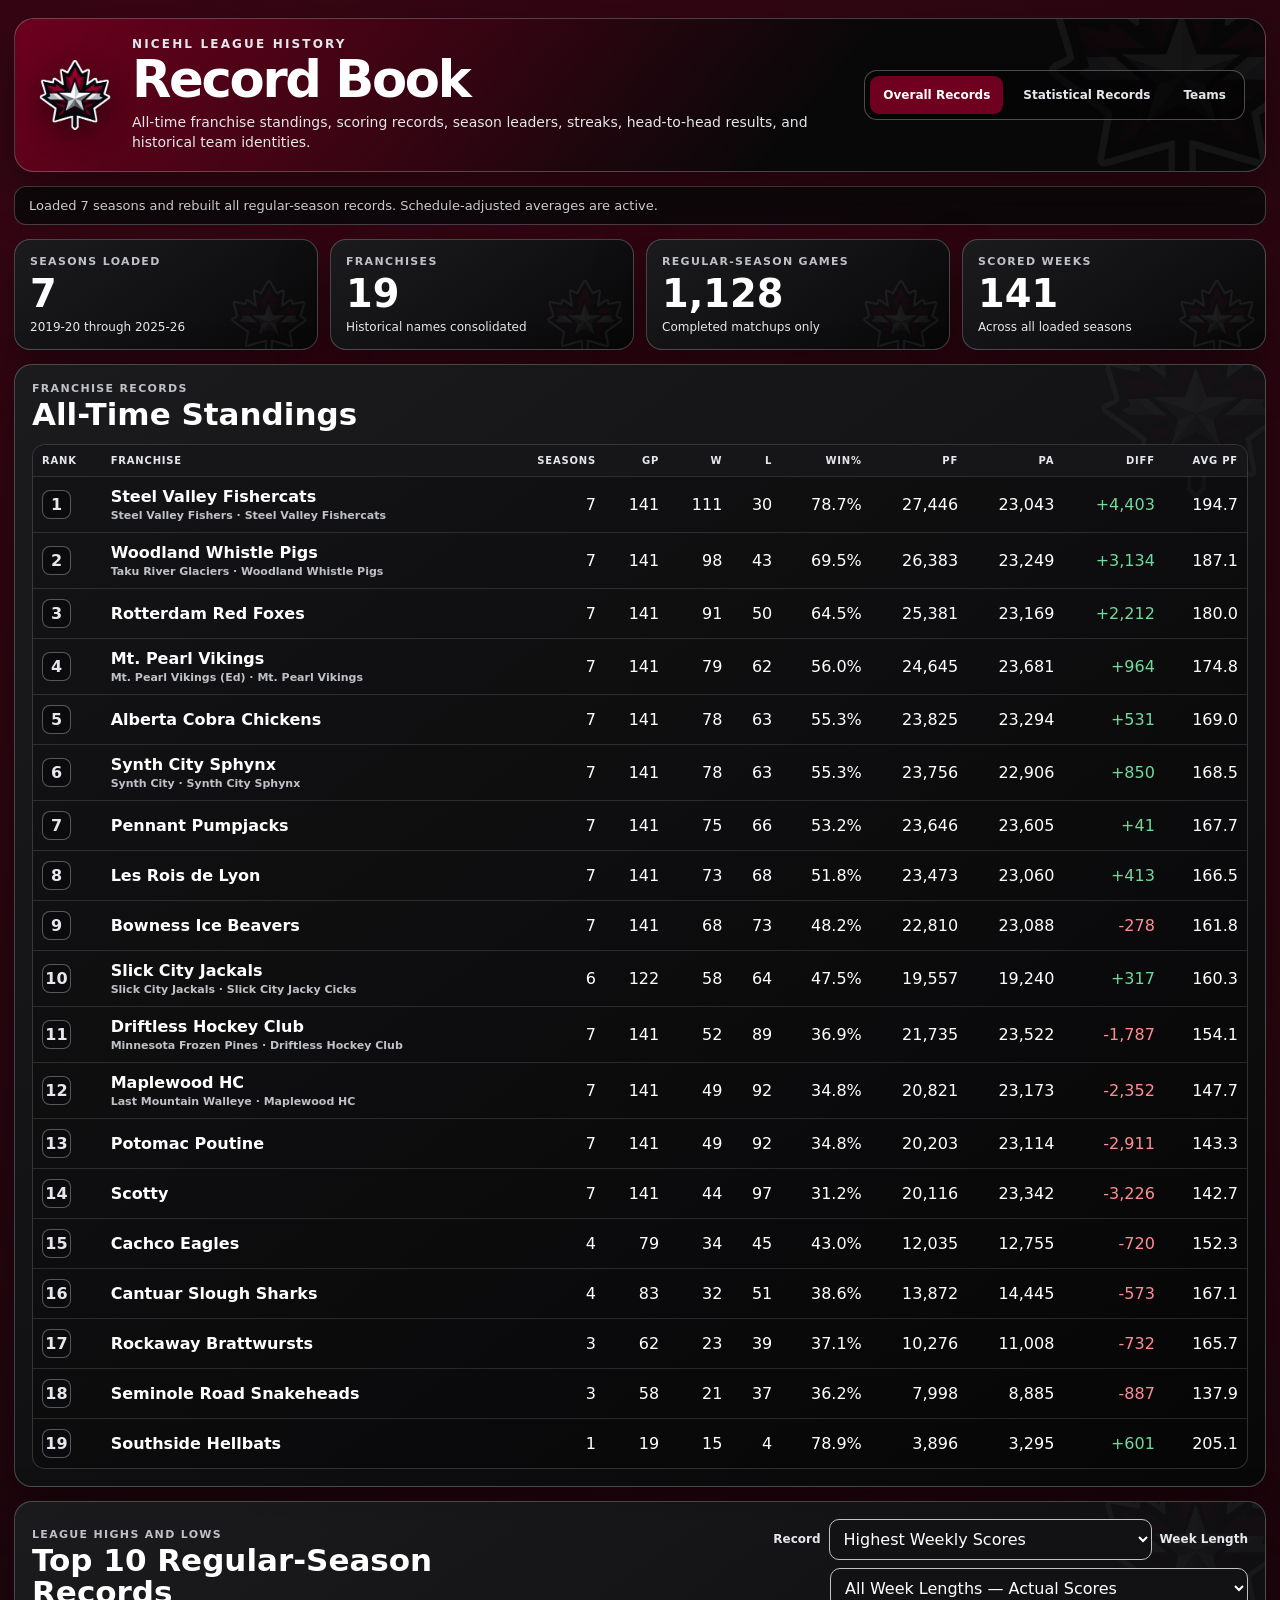
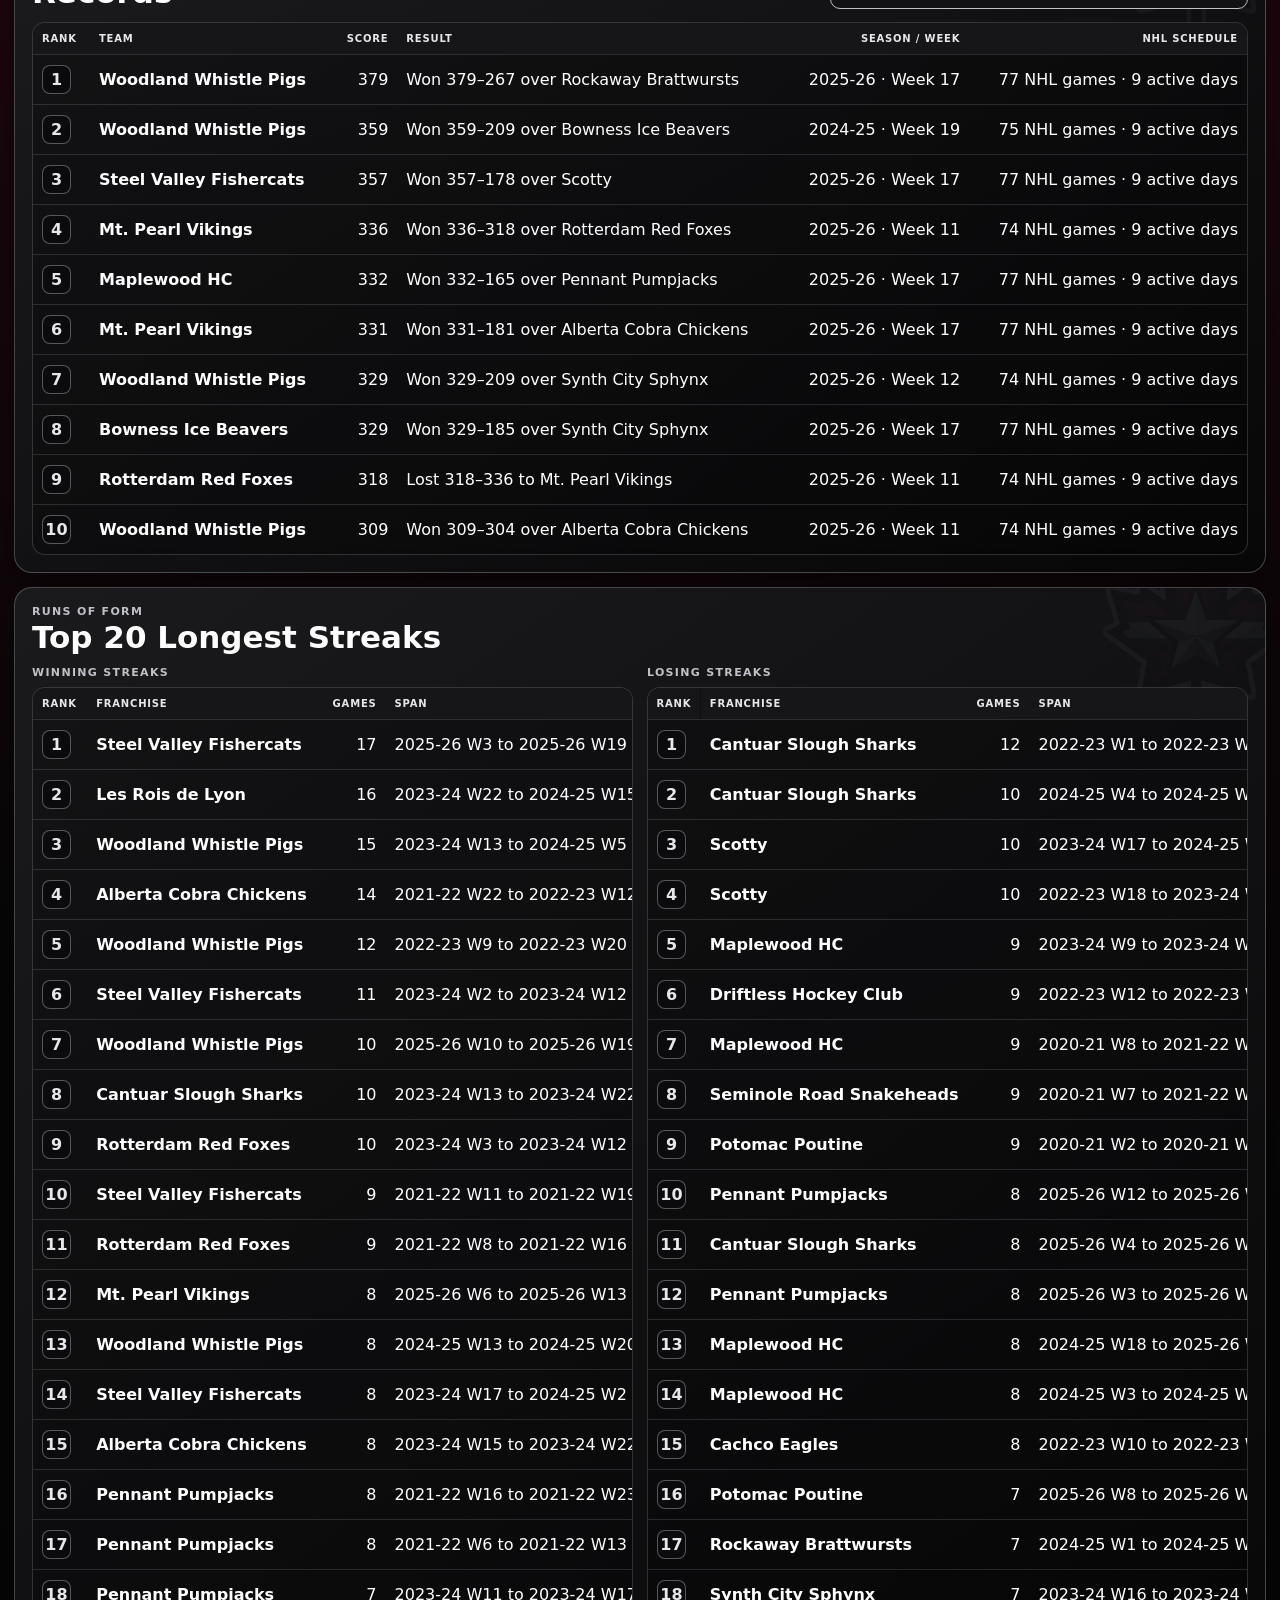
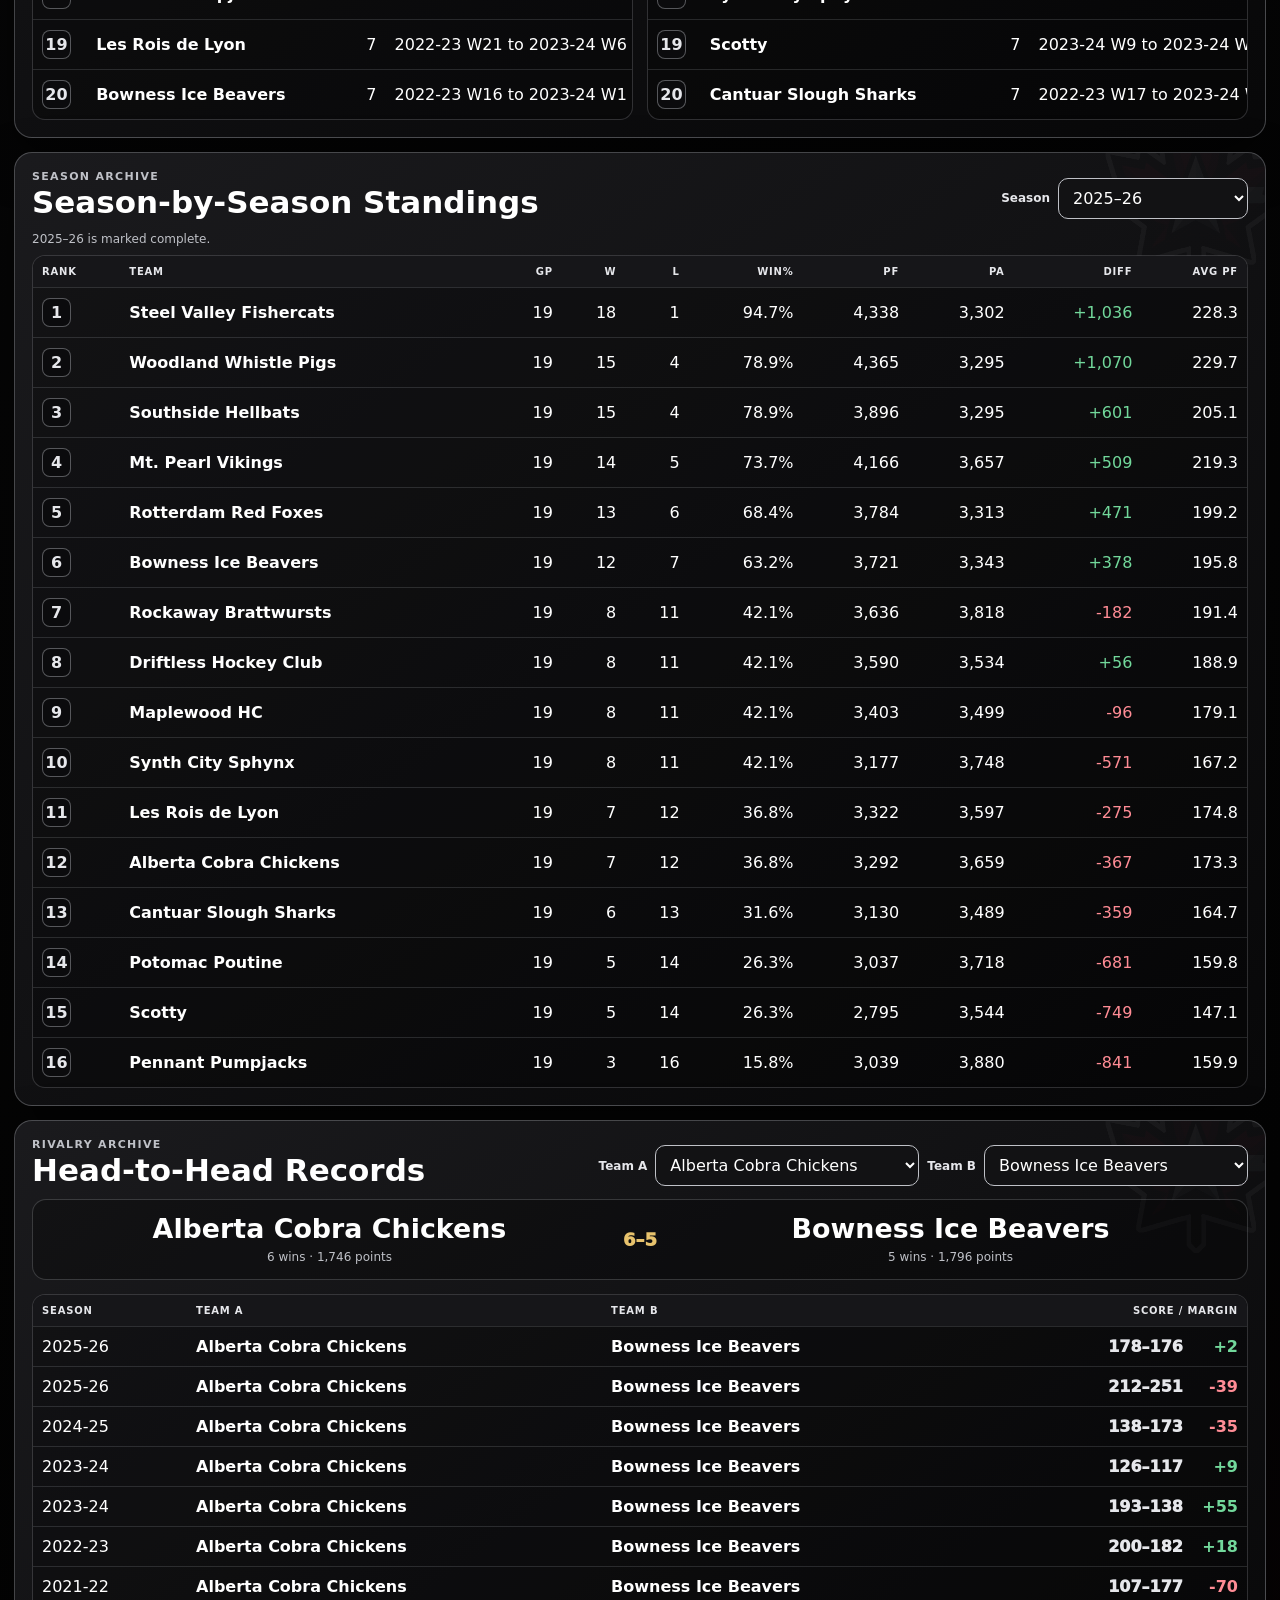
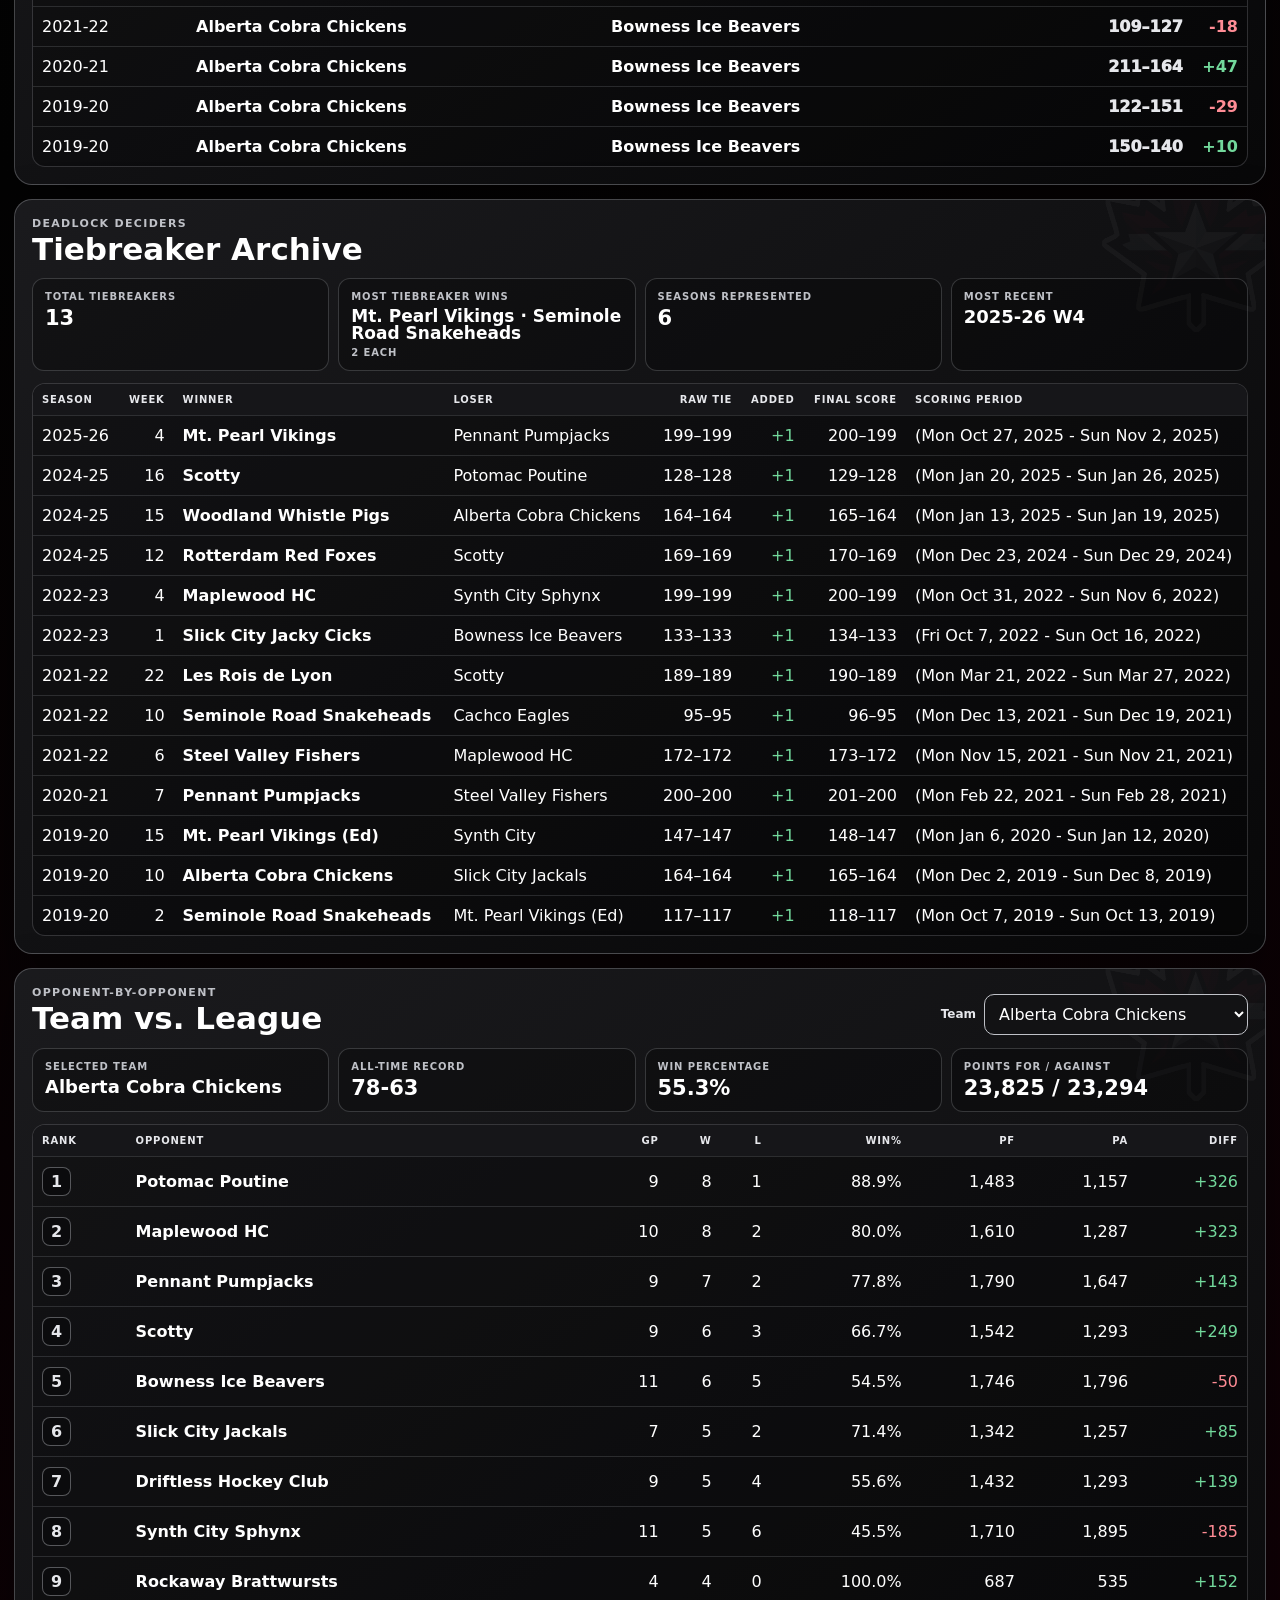
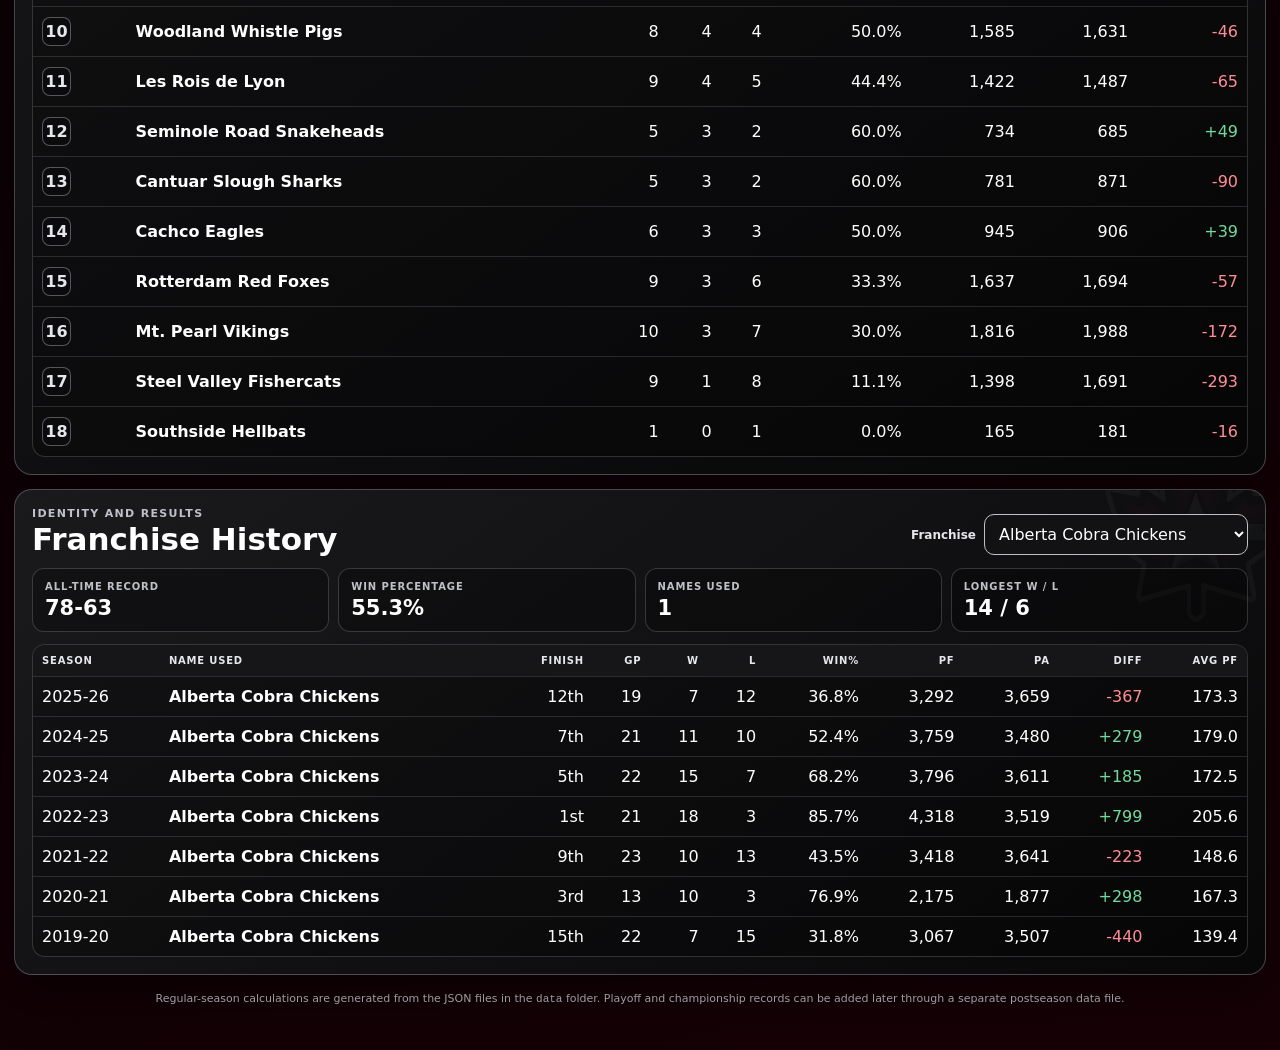
==== commit 72200820: "Add franchise history pages and seven-season alumni leaders" ====
--- a/index.html
+++ b/index.html
@@ -621,6 +621,7 @@
       <nav class="page-tabs" aria-label="Record book pages">
         <a class="page-tab active" href="index.html" aria-current="page">Overall Records</a>
         <a class="page-tab" href="stats.html">Statistical Records</a>
+        <a class="page-tab" href="teams.html">Teams</a>
       </nav>
     </header>
 
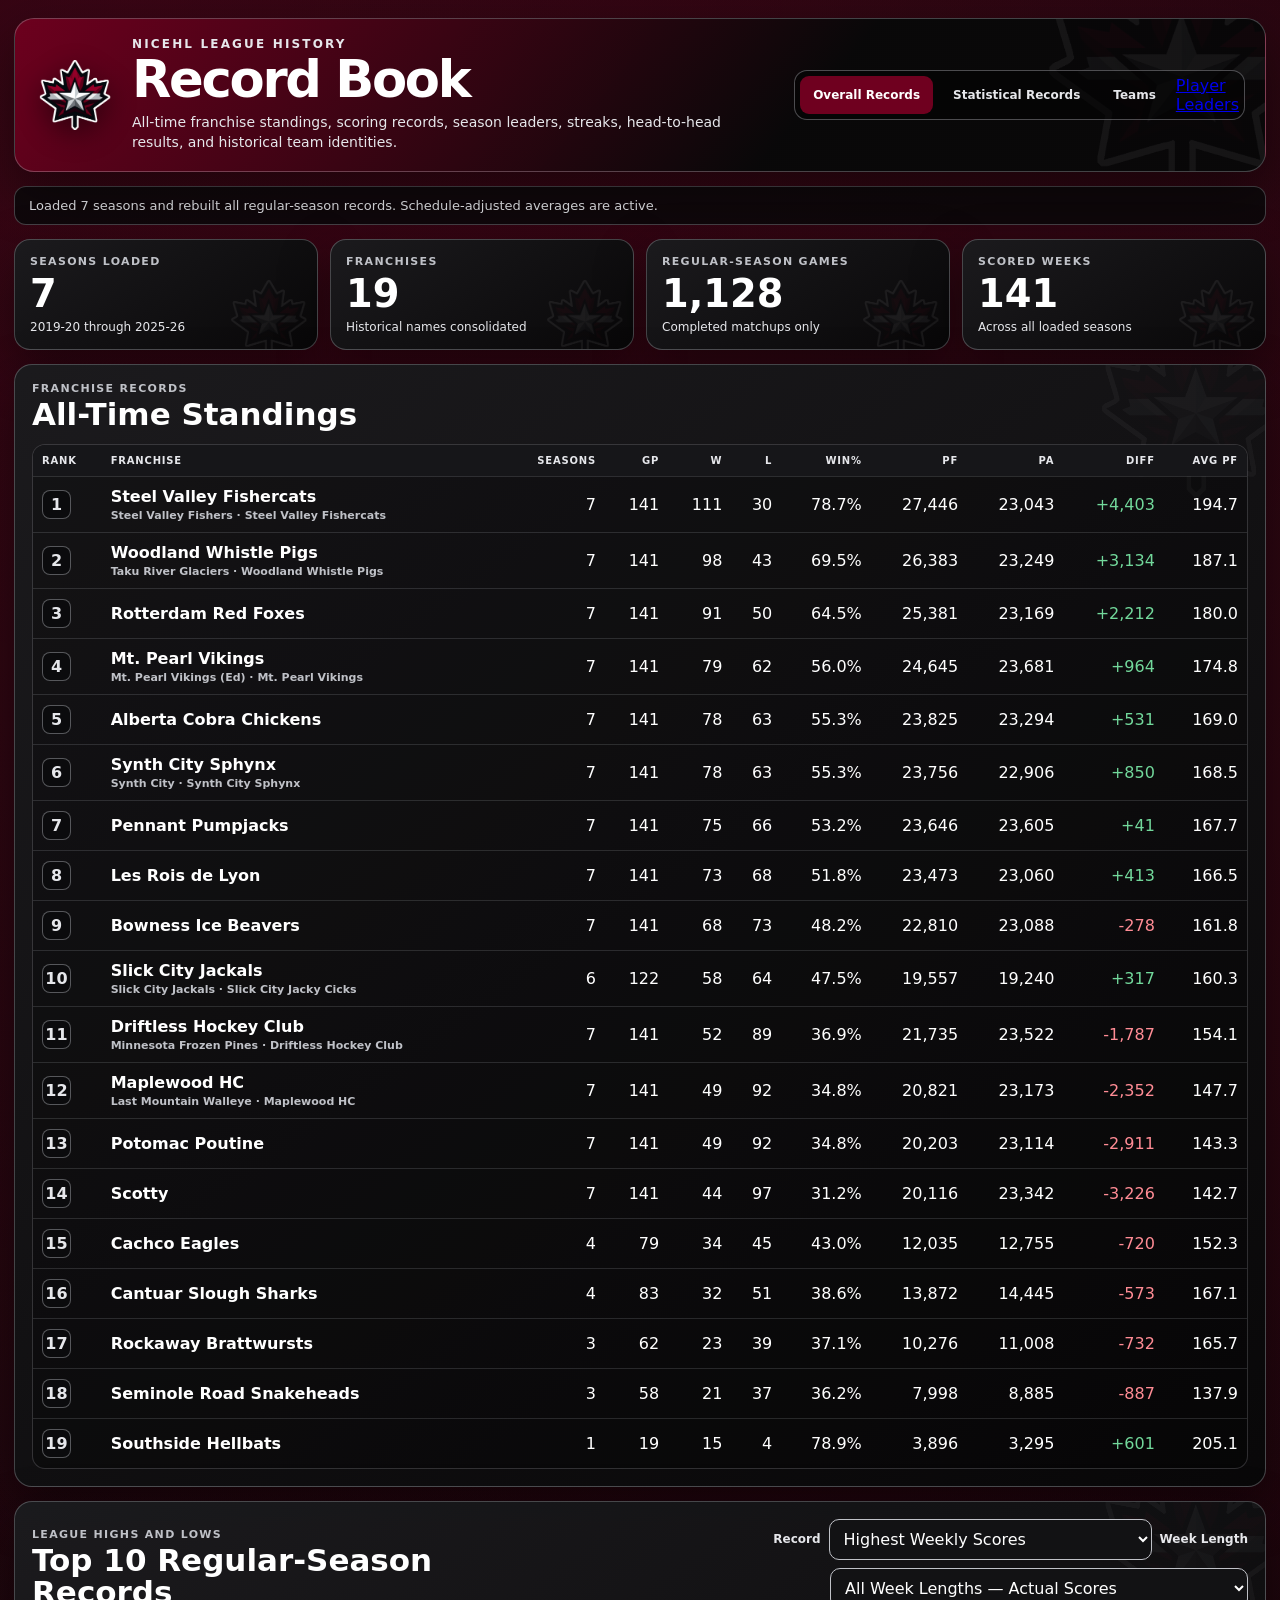
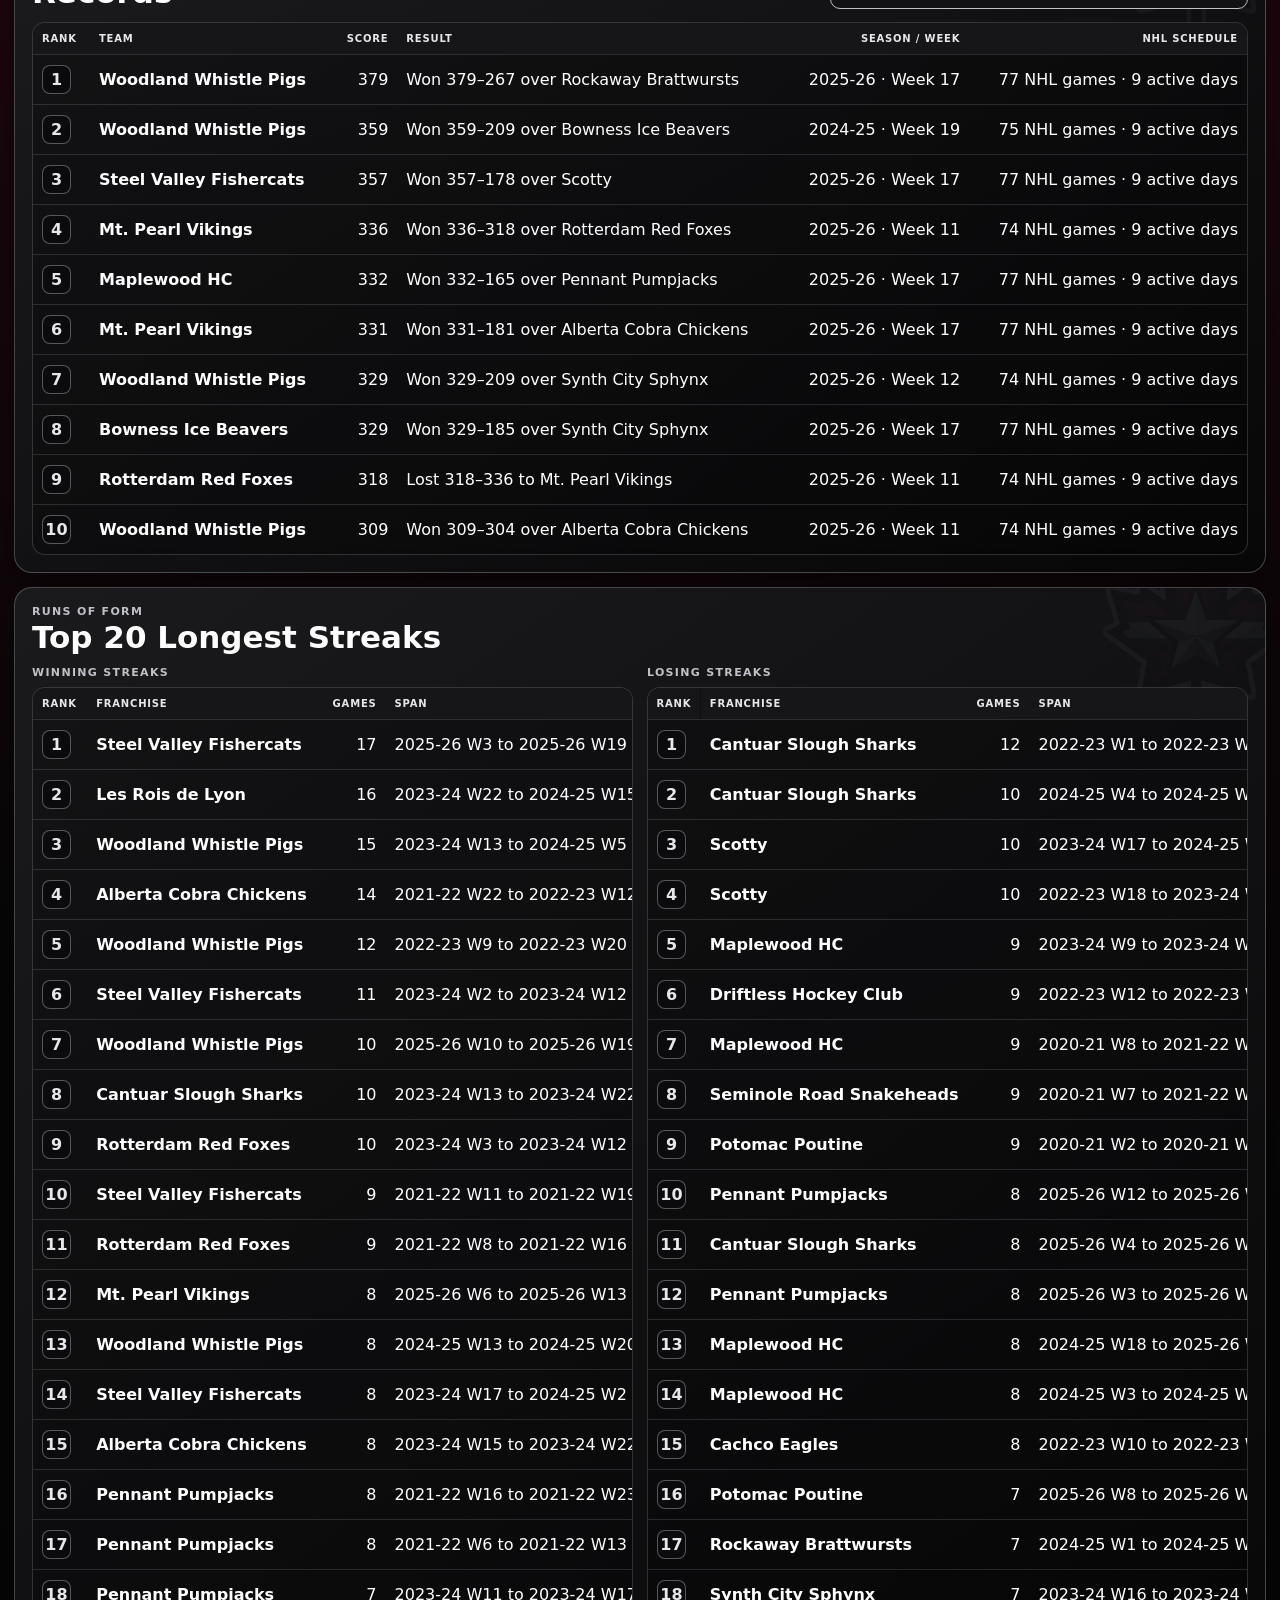
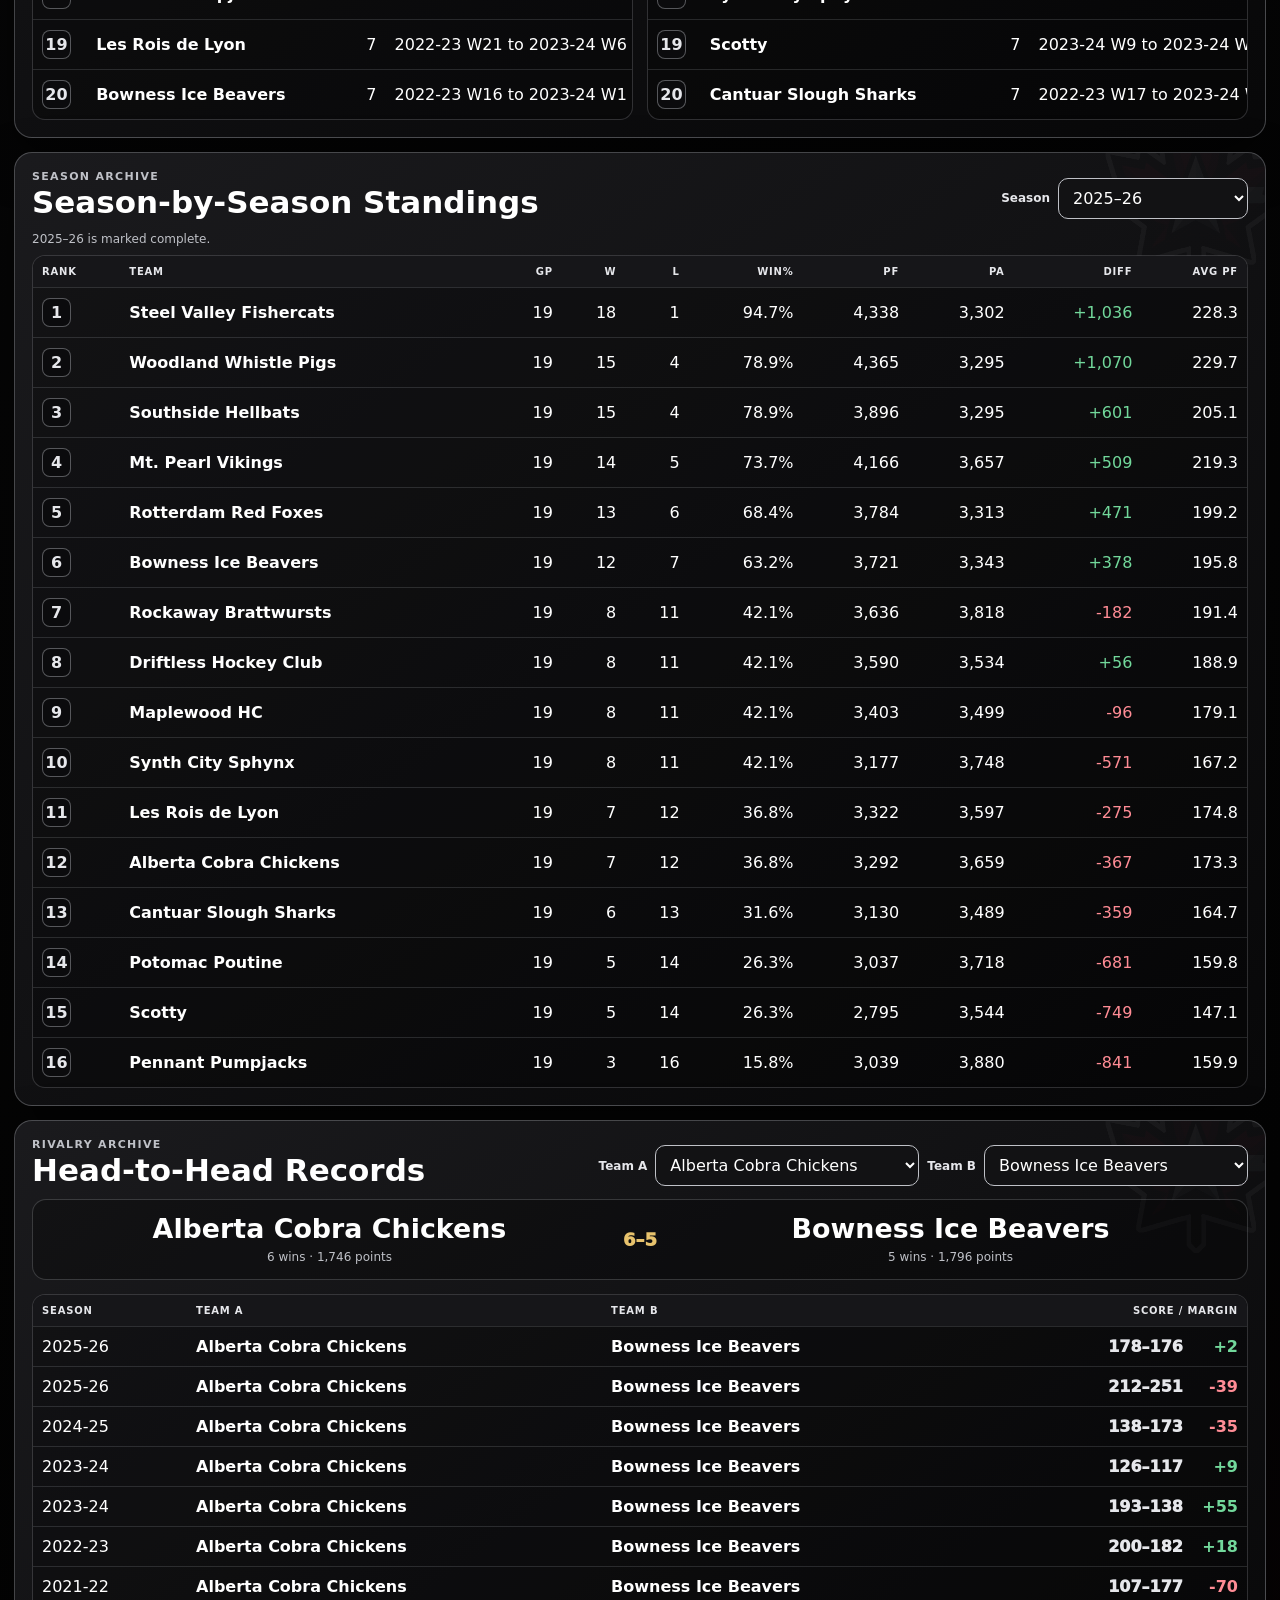
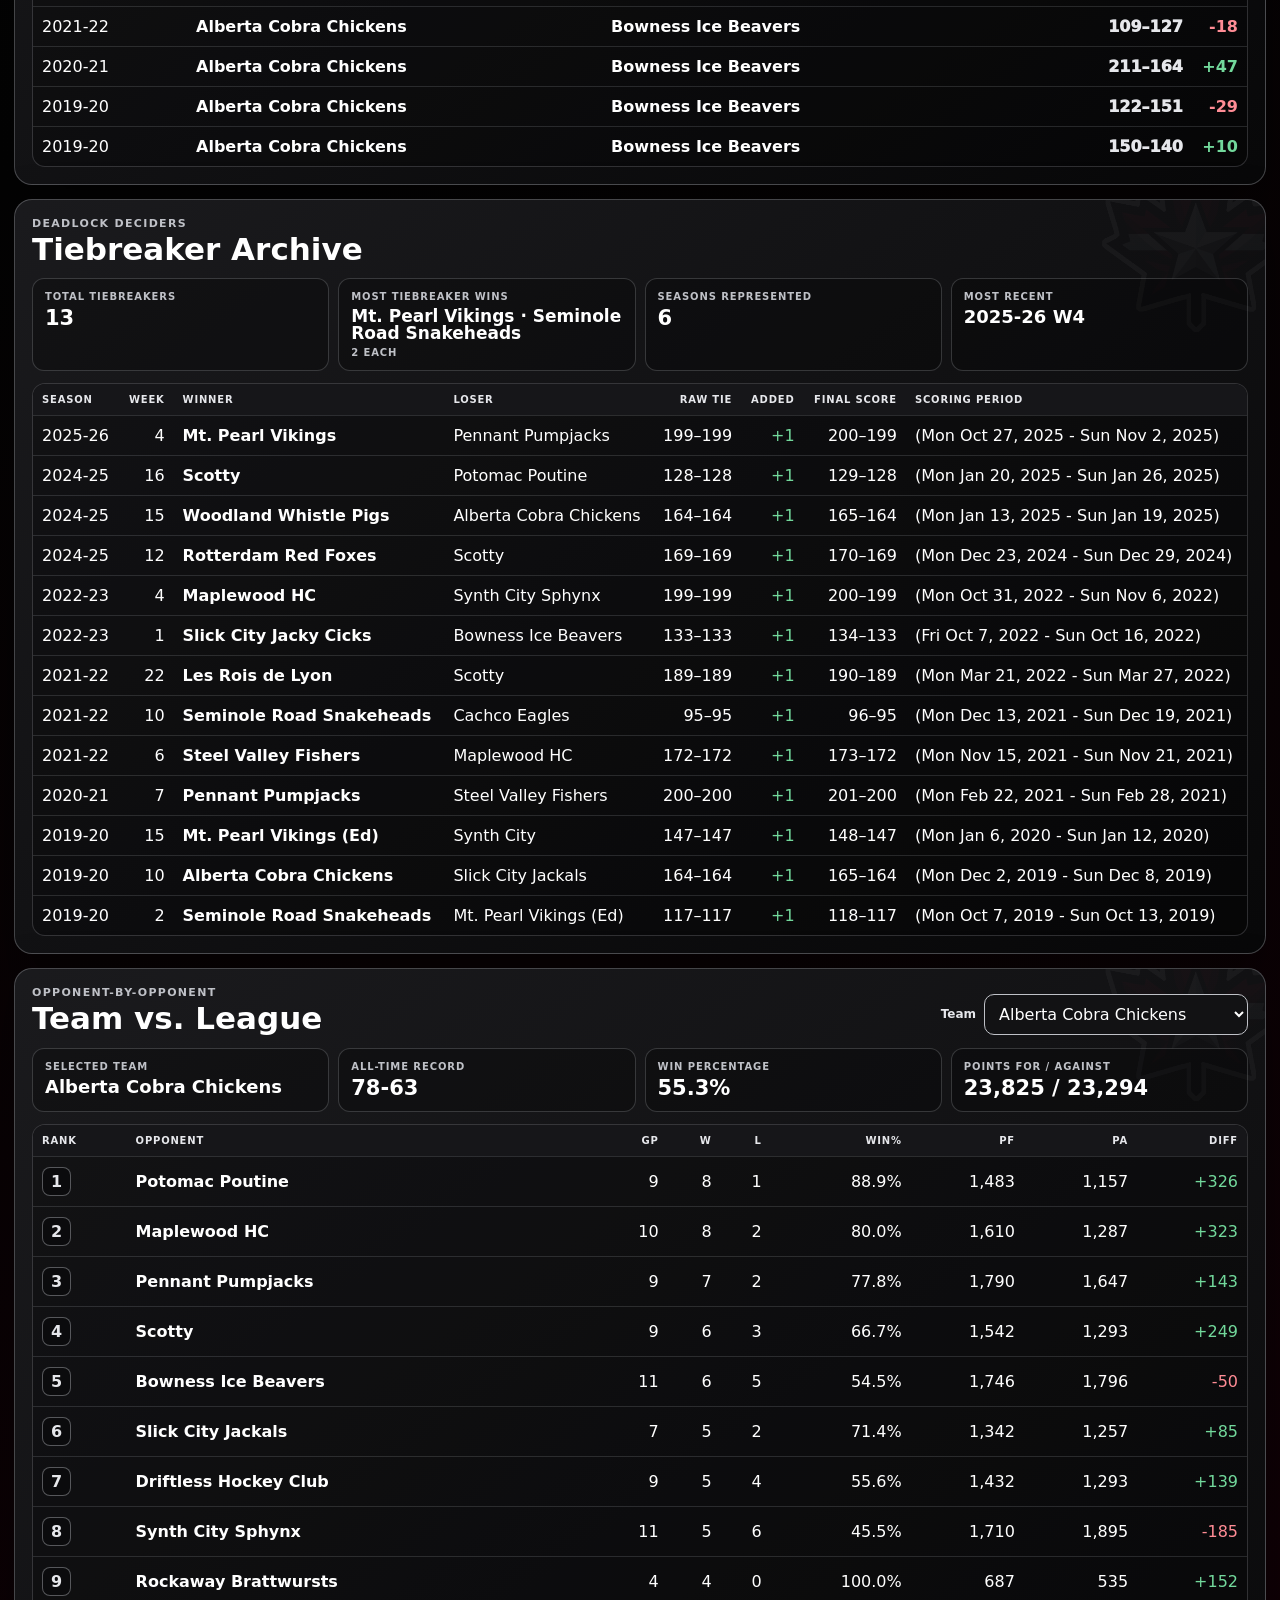
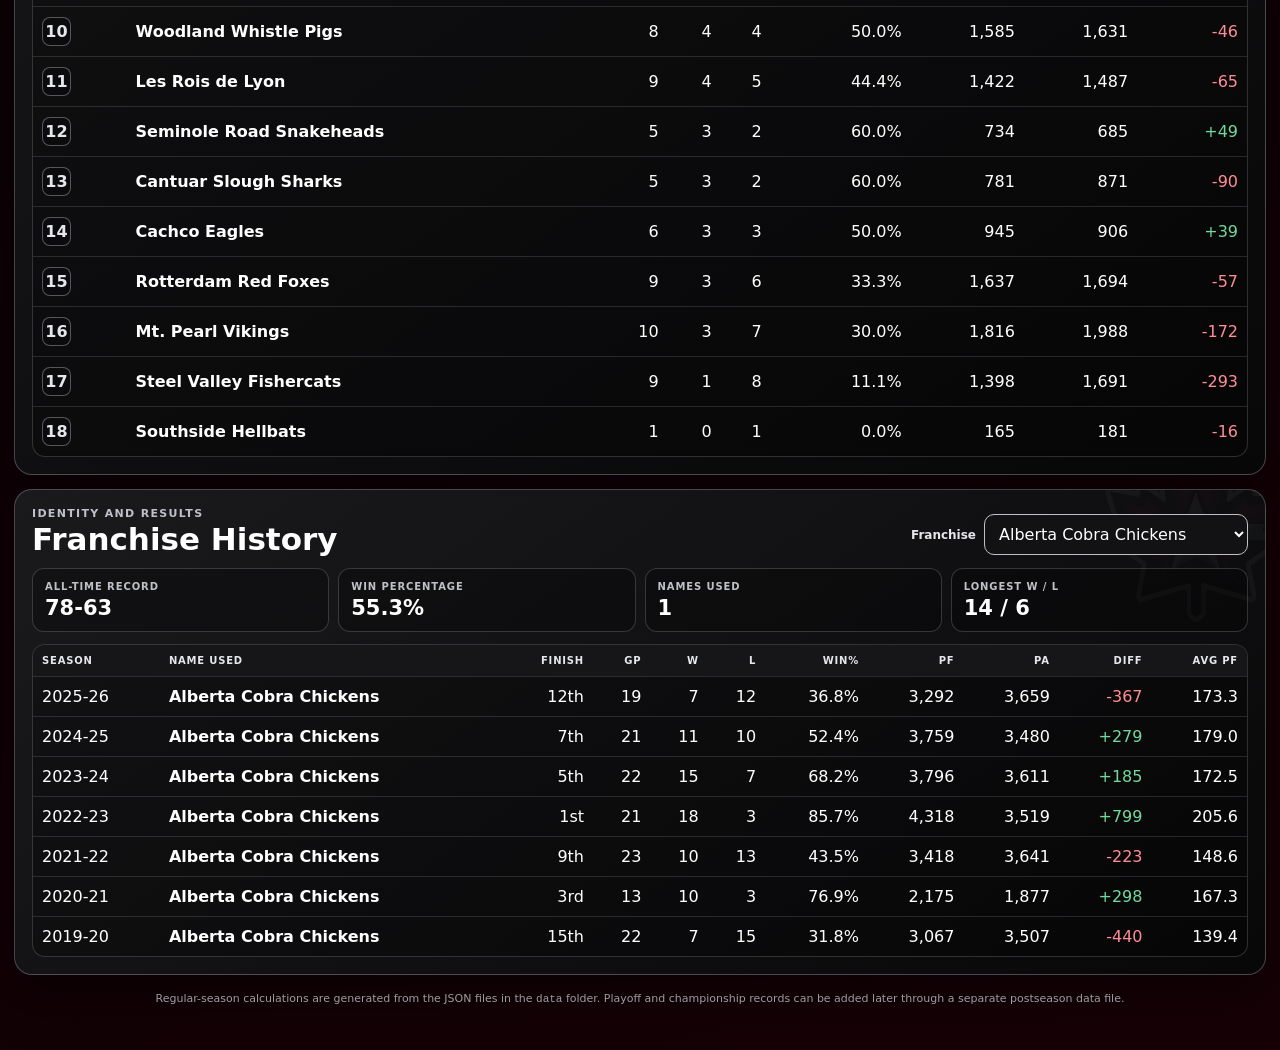
==== commit 7ab26773: "Add season and career league player leaders and sortable team tables" ====
--- a/index.html
+++ b/index.html
@@ -621,7 +621,7 @@
       <nav class="page-tabs" aria-label="Record book pages">
         <a class="page-tab active" href="index.html" aria-current="page">Overall Records</a>
         <a class="page-tab" href="stats.html">Statistical Records</a>
-        <a class="page-tab" href="teams.html">Teams</a>
+        <a class="page-tab" href="teams.html">Teams</a><a href="leaders.html">Player Leaders</a>
       </nav>
     </header>
 
